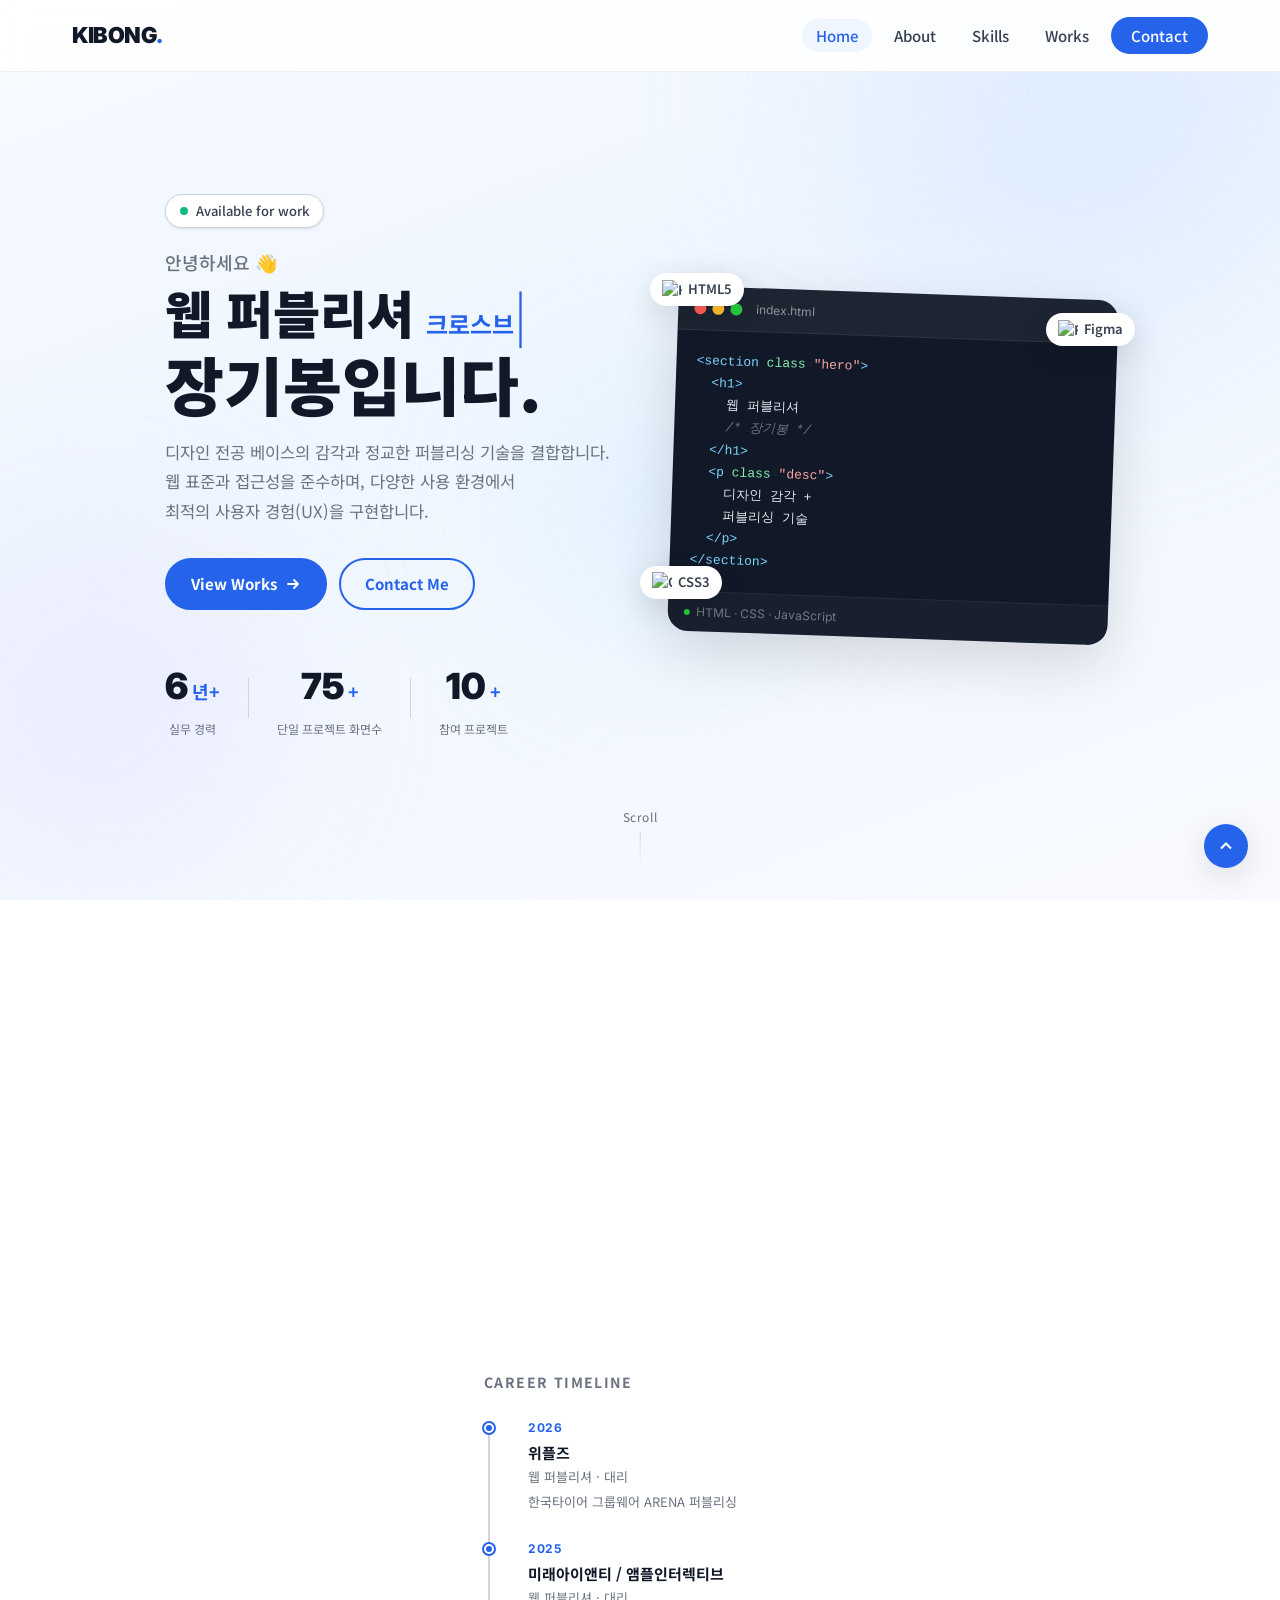
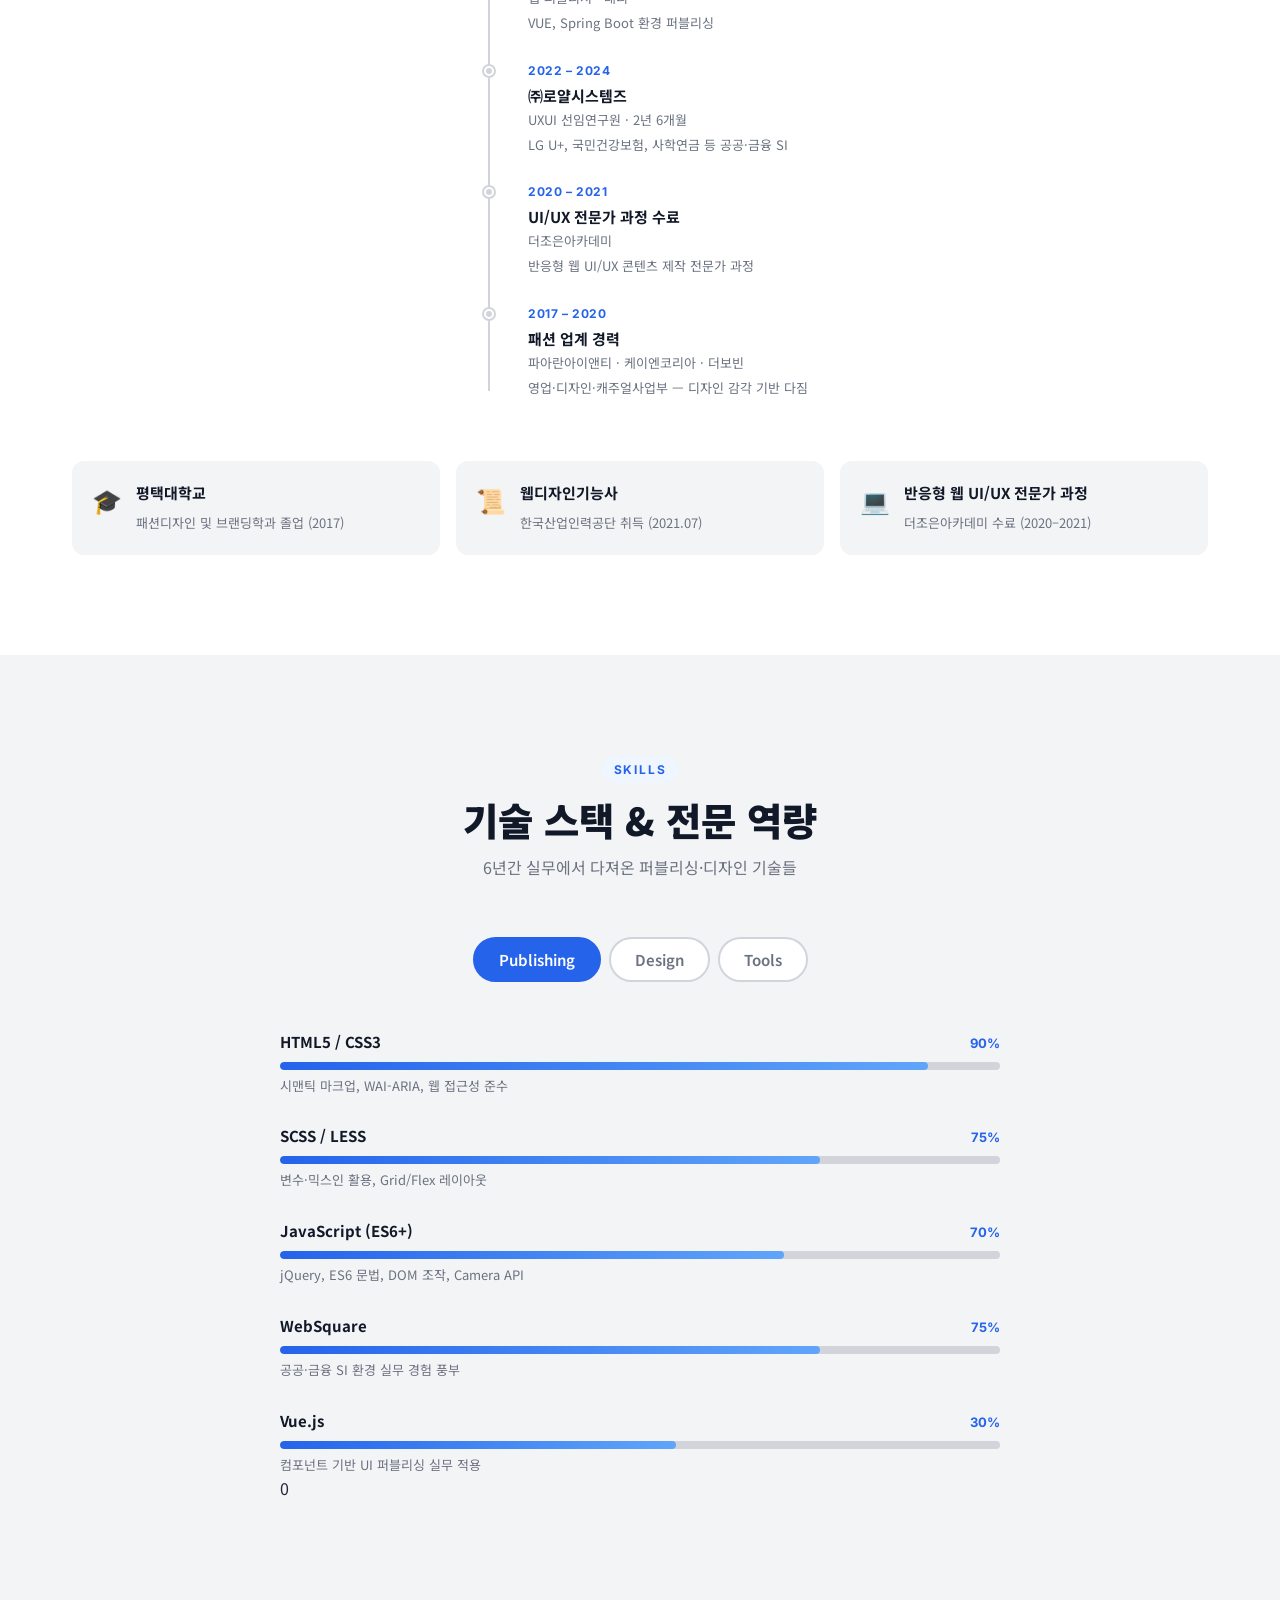
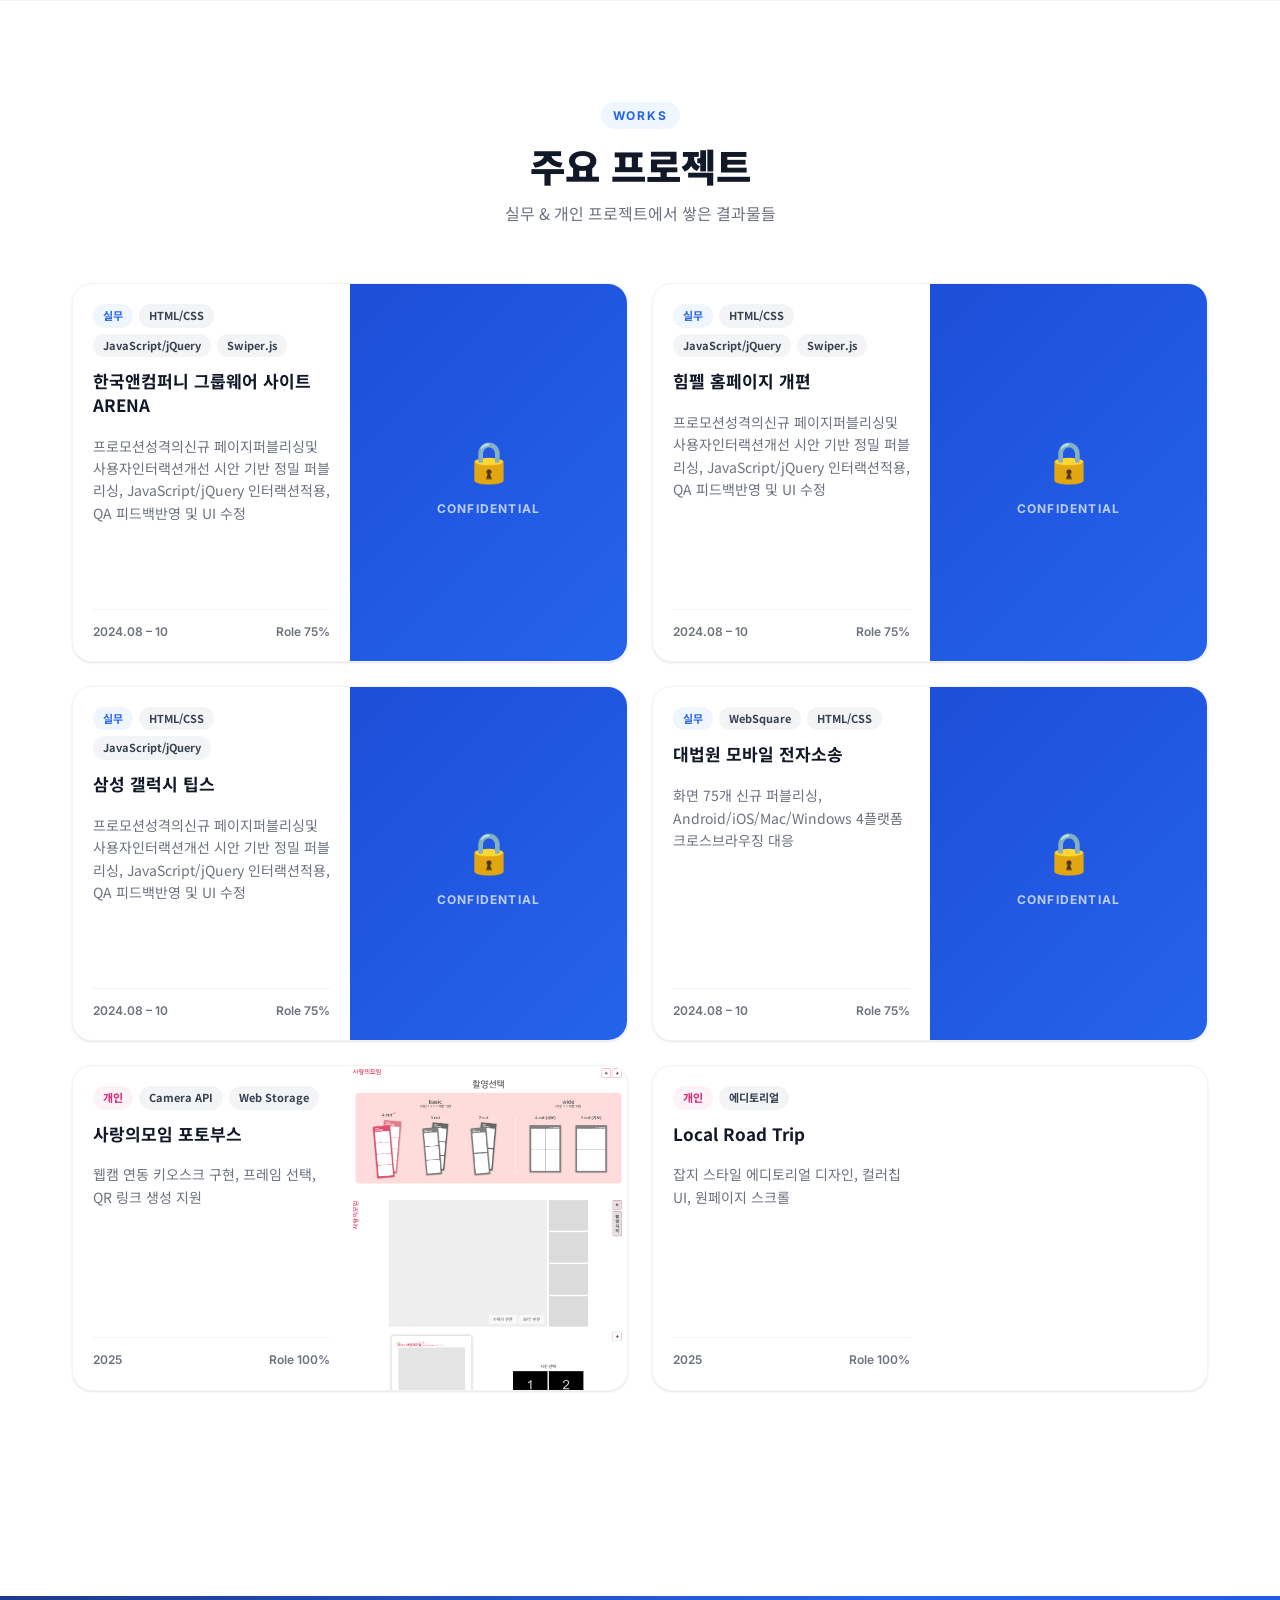
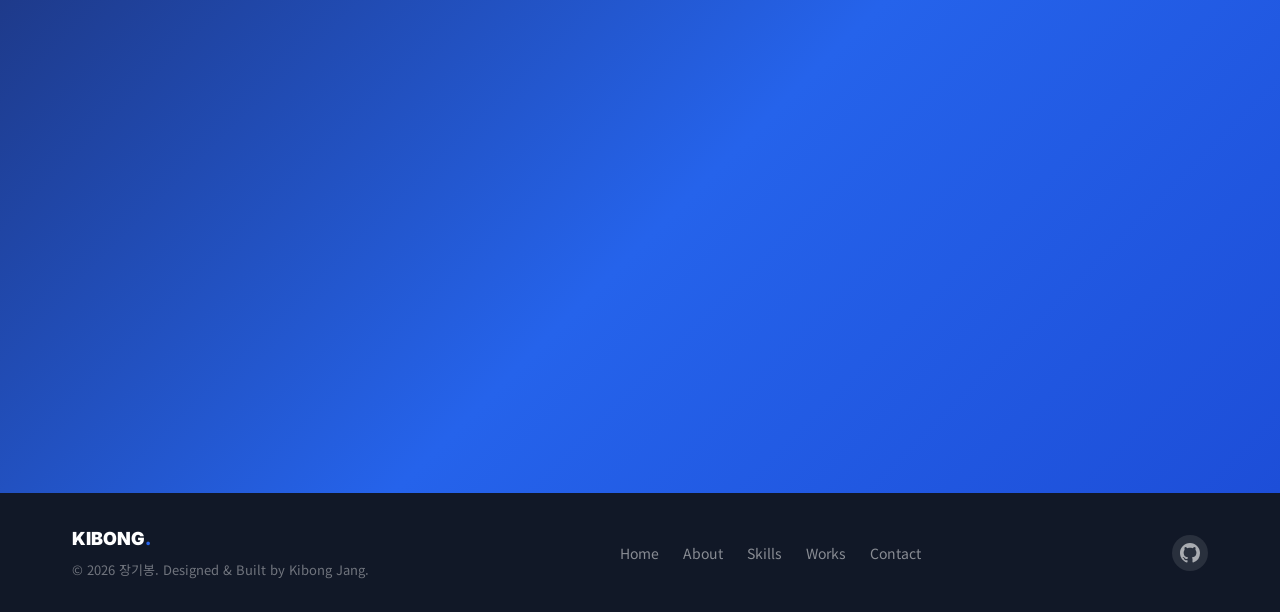
==== index.html @ f182cc4e "포트폴리오 템플릿 초기" ====
<!doctype html>
<html lang="ko">
    <head>
        <meta charset="UTF-8" />
        <meta name="viewport" content="width=device-width, initial-scale=1.0" />
        <meta
            name="description"
            content="웹 퍼블리셔 & UI/UX 디자이너 장기봉의 포트폴리오입니다." />
        <title>장기봉 | Web Publisher & UI/UX Designer</title>

        <!-- Google Fonts -->
        <link rel="preconnect" href="https://fonts.googleapis.com" />
        <link rel="preconnect" href="https://fonts.gstatic.com" crossorigin />
        <link
            href="https://fonts.googleapis.com/css2?family=Noto+Sans+KR:wght@300;400;500;700;900&family=Inter:wght@400;600;700&display=swap"
            rel="stylesheet" />

        <link rel="stylesheet" href="style.css" />
    </head>
    <body>
        <!-- =============================
       HEADER / NAV
  ============================= -->
        <header class="header" id="header" role="banner">
            <div class="container header__inner">
                <!-- 로고 -->
                <a href="#home" class="header__logo" aria-label="메인으로 이동">
                    <span class="logo-text">KIBONG<span class="logo-dot">.</span></span>
                </a>

                <!-- 데스크탑 네비게이션 -->
                <nav class="header__nav" aria-label="주 메뉴">
                    <ul class="nav-list" role="list">
                        <li><a href="#home" class="nav-link" data-section="home">Home</a></li>
                        <li><a href="#about" class="nav-link" data-section="about">About</a></li>
                        <li><a href="#skills" class="nav-link" data-section="skills">Skills</a></li>
                        <li><a href="#works" class="nav-link" data-section="works">Works</a></li>
                        <li>
                            <a href="#contact" class="nav-link nav-link--cta" data-section="contact"
                                >Contact</a
                            >
                        </li>
                    </ul>
                </nav>

                <!-- 햄버거 버튼 (모바일) -->
                <button
                    class="hamburger"
                    id="hamburger"
                    aria-label="메뉴 열기"
                    aria-expanded="false"
                    aria-controls="mobile-menu">
                    <span class="hamburger__line"></span>
                    <span class="hamburger__line"></span>
                    <span class="hamburger__line"></span>
                </button>
            </div>

            <!-- 모바일 메뉴 -->
            <nav class="mobile-menu" id="mobile-menu" aria-label="모바일 메뉴" aria-hidden="true">
                <ul class="mobile-nav-list" role="list">
                    <li><a href="#home" class="mobile-nav-link" data-section="home">Home</a></li>
                    <li><a href="#about" class="mobile-nav-link" data-section="about">About</a></li>
                    <li>
                        <a href="#skills" class="mobile-nav-link" data-section="skills">Skills</a>
                    </li>
                    <li><a href="#works" class="mobile-nav-link" data-section="works">Works</a></li>
                    <li>
                        <a href="#contact" class="mobile-nav-link" data-section="contact"
                            >Contact</a
                        >
                    </li>
                </ul>
            </nav>
        </header>

        <main id="main-content">
            <!-- =============================
         HERO SECTION
    ============================= -->
            <section class="hero" id="home" aria-labelledby="hero-title">
                <!-- 배경 그라디언트 파티클 -->
                <div class="hero__bg" aria-hidden="true">
                    <div class="hero__blob hero__blob--1"></div>
                    <div class="hero__blob hero__blob--2"></div>
                    <div class="hero__blob hero__blob--3"></div>
                </div>

                <div class="container hero__inner">
                    <div class="hero__content">
                        <!-- 배지 -->
                        <div class="hero__badge fade-up">
                            <span class="badge-dot" aria-hidden="true"></span>
                            <span>Available for work</span>
                        </div>

                        <!-- 메인 타이틀 -->
                        <h1 class="hero__title fade-up" id="hero-title">
                            <span class="hero__greeting">안녕하세요 👋</span>
                            <span class="hero__name-line">
                                웹 퍼블리셔
                                <span class="hero__typed-wrap">
                                    <span
                                        class="hero__typed"
                                        id="typed-text"
                                        aria-live="polite"></span>
                                    <span class="hero__cursor" aria-hidden="true">|</span>
                                </span>
                            </span>
                            <span class="hero__name">장기봉입니다.</span>
                        </h1>

                        <!-- 서브 설명 -->
                        <p class="hero__desc fade-up">
                            디자인 전공 베이스의 감각과 정교한 퍼블리싱 기술을 결합합니다.<br />
                            웹 표준과 접근성을 준수하며, 다양한 사용 환경에서<br
                                class="br-desktop" />
                            최적의 사용자 경험(UX)을 구현합니다.
                        </p>

                        <!-- CTA 버튼 -->
                        <div class="hero__buttons fade-up">
                            <a href="#works" class="btn btn--primary">
                                View Works
                                <svg
                                    width="16"
                                    height="16"
                                    viewBox="0 0 16 16"
                                    fill="none"
                                    aria-hidden="true">
                                    <path
                                        d="M3 8H13M13 8L9 4M13 8L9 12"
                                        stroke="currentColor"
                                        stroke-width="1.8"
                                        stroke-linecap="round"
                                        stroke-linejoin="round" />
                                </svg>
                            </a>
                            <a href="#contact" class="btn btn--outline">Contact Me</a>
                        </div>

                        <!-- 스탯 카운터 -->
                        <div class="hero__stats fade-up" role="list" aria-label="주요 통계">
                            <div class="stat-item" role="listitem">
                                <strong class="stat-num" data-target="6">0</strong>
                                <span class="stat-unit">년+</span>
                                <p class="stat-label">실무 경력</p>
                            </div>
                            <div class="stat-divider" aria-hidden="true"></div>
                            <div class="stat-item" role="listitem">
                                <strong class="stat-num" data-target="75">0</strong>
                                <span class="stat-unit">+</span>
                                <p class="stat-label">단일 프로젝트 화면수</p>
                            </div>
                            <div class="stat-divider" aria-hidden="true"></div>
                            <div class="stat-item" role="listitem">
                                <strong class="stat-num" data-target="10">0</strong>
                                <span class="stat-unit">+</span>
                                <p class="stat-label">참여 프로젝트</p>
                            </div>
                        </div>
                    </div>

                    <!-- 히어로 우측 일러스트/카드 -->
                    <div class="hero__visual fade-up" aria-hidden="true">
                        <div class="code-card">
                            <div class="code-card__header">
                                <span class="code-dot code-dot--red"></span>
                                <span class="code-dot code-dot--yellow"></span>
                                <span class="code-dot code-dot--green"></span>
                                <span class="code-card__filename">index.html</span>
                            </div>
                            <div class="code-card__body">
                                <pre
                                    class="code-block"><code><span class="code-tag">&lt;section</span> <span class="code-attr">class</span>=<span class="code-str">"hero"</span><span class="code-tag">&gt;</span>
  <span class="code-tag">&lt;h1&gt;</span>
    <span class="code-text">웹 퍼블리셔</span>
    <span class="code-comment">/* 장기봉 */</span>
  <span class="code-tag">&lt;/h1&gt;</span>
  <span class="code-tag">&lt;p</span> <span class="code-attr">class</span>=<span class="code-str">"desc"</span><span class="code-tag">&gt;</span>
    <span class="code-text">디자인 감각 +</span>
    <span class="code-text">퍼블리싱 기술</span>
  <span class="code-tag">&lt;/p&gt;</span>
<span class="code-tag">&lt;/section&gt;</span></code></pre>
                            </div>
                            <div class="code-card__footer">
                                <span class="code-status">
                                    <span class="code-status-dot"></span>
                                    HTML · CSS · JavaScript
                                </span>
                            </div>
                        </div>

                        <!-- 기술 뱃지 플로팅 -->
                        <div class="floating-badge floating-badge--1">
                            <img
                                src="https://cdn.jsdelivr.net/gh/devicons/devicon/icons/html5/html5-original.svg"
                                alt="HTML5"
                                width="20"
                                height="20" />
                            HTML5
                        </div>
                        <div class="floating-badge floating-badge--2">
                            <img
                                src="https://cdn.jsdelivr.net/gh/devicons/devicon/icons/css3/css3-original.svg"
                                alt="CSS3"
                                width="20"
                                height="20" />
                            CSS3
                        </div>
                        <div class="floating-badge floating-badge--3">
                            <img
                                src="https://cdn.jsdelivr.net/gh/devicons/devicon/icons/figma/figma-original.svg"
                                alt="Figma"
                                width="20"
                                height="20" />
                            Figma
                        </div>
                    </div>
                </div>

                <!-- 스크롤 다운 인디케이터 -->
                <a href="#about" class="scroll-indicator" aria-label="아래로 스크롤">
                    <span class="scroll-indicator__text">Scroll</span>
                    <span class="scroll-indicator__arrow" aria-hidden="true"></span>
                </a>
            </section>

            <!-- =============================
         ABOUT SECTION
    ============================= -->
            <section class="about" id="about" aria-labelledby="about-title">
                <div class="container">
                    <!-- 섹션 헤더 -->
                    <div class="section-header fade-up">
                        <span class="section-label">About Me</span>
                        <h2 class="section-title" id="about-title">
                            디자인과 개발 사이,<br />그 연결점에 있습니다.
                        </h2>
                    </div>

                    <div class="about__inner">
                        <!-- 좌측: 프로필 이미지 영역 -->
                        <div class="about__visual fade-up">
                            <div class="profile-card">
                                <div class="profile-card__img-wrap">
                                    <!-- 프로필 사진 자리 (본인 사진으로 교체) -->
                                    <div
                                        class="profile-card__img profile-placeholder"
                                        aria-label="장기봉 프로필 사진">
                                        <span class="profile-initials" aria-hidden="true">JK</span>
                                    </div>
                                </div>
                                <div class="profile-card__info">
                                    <strong class="profile-card__name">장기봉</strong>
                                    <span class="profile-card__role"
                                        >Web Publisher & UI/UX Designer</span
                                    >
                                </div>
                                <ul class="profile-card__tags" role="list" aria-label="전문 분야">
                                    <li class="profile-tag">웹 접근성</li>
                                    <li class="profile-tag">반응형 웹</li>
                                    <li class="profile-tag">크로스브라우징</li>
                                    <li class="profile-tag">UI/UX</li>
                                </ul>
                            </div>
                        </div>

                        <!-- 우측: 소개 텍스트 + 타임라인 -->
                        <div class="about__content">
                            <div class="about__text fade-up">
                                <p>
                                    <strong>패션디자인을 전공</strong>했지만, 웹의 무한한 가능성에
                                    매료되어 IT로 전향했습니다. 디자인 전공자로서 쌓은
                                    <strong>심미적 감각</strong>과 실무에서 익힌
                                    <strong>퍼블리싱 기술</strong>을 결합해, 보기 좋으면서도
                                    기술적으로 완성도 높은 UI를 구현합니다.
                                </p>
                                <p>
                                    공공기관·금융권 SI 프로젝트에서
                                    <strong>웹 표준 및 웹 접근성(WA)</strong>을 철저히 준수한 경험을
                                    바탕으로, 누구나 접근 가능한 웹 환경을 만드는 것을 목표로
                                    합니다.
                                </p>
                            </div>

                            <!-- 경력 타임라인 -->
                            <div class="timeline fade-up" aria-label="경력 타임라인">
                                <h3 class="timeline__title">Career Timeline</h3>

                                <ol class="timeline__list" role="list">
                                    <li class="timeline__item timeline__item--active">
                                        <div class="timeline__dot" aria-hidden="true"></div>
                                        <div class="timeline__body">
                                            <span class="timeline__period">2026</span>
                                            <strong class="timeline__company">위플즈</strong>
                                            <p class="timeline__role">웹 퍼블리셔 · 대리</p>
                                            <p class="timeline__desc">
                                                한국타이어 그룹웨어 ARENA 퍼블리싱
                                            </p>
                                        </div>
                                    </li>
                                    <li class="timeline__item timeline__item--active">
                                        <div class="timeline__dot" aria-hidden="true"></div>
                                        <div class="timeline__body">
                                            <span class="timeline__period">2025</span>
                                            <strong class="timeline__company"
                                                >미래아이앤티 / 앰플인터렉티브</strong
                                            >
                                            <p class="timeline__role">웹 퍼블리셔 · 대리</p>
                                            <p class="timeline__desc">
                                                VUE, Spring Boot 환경 퍼블리싱
                                            </p>
                                        </div>
                                    </li>
                                    <li class="timeline__item">
                                        <div class="timeline__dot" aria-hidden="true"></div>
                                        <div class="timeline__body">
                                            <span class="timeline__period">2022 – 2024</span>
                                            <strong class="timeline__company"
                                                >㈜로얄시스템즈</strong
                                            >
                                            <p class="timeline__role">
                                                UXUI 선임연구원 · 2년 6개월
                                            </p>
                                            <p class="timeline__desc">
                                                LG U+, 국민건강보험, 사학연금 등 공공·금융 SI
                                            </p>
                                        </div>
                                    </li>
                                    <li class="timeline__item">
                                        <div class="timeline__dot" aria-hidden="true"></div>
                                        <div class="timeline__body">
                                            <span class="timeline__period">2020 – 2021</span>
                                            <strong class="timeline__company"
                                                >UI/UX 전문가 과정 수료</strong
                                            >
                                            <p class="timeline__role">더조은아카데미</p>
                                            <p class="timeline__desc">
                                                반응형 웹 UI/UX 콘텐츠 제작 전문가 과정
                                            </p>
                                        </div>
                                    </li>
                                    <li class="timeline__item">
                                        <div class="timeline__dot" aria-hidden="true"></div>
                                        <div class="timeline__body">
                                            <span class="timeline__period">2017 – 2020</span>
                                            <strong class="timeline__company"
                                                >패션 업계 경력</strong
                                            >
                                            <p class="timeline__role">
                                                파아란아이앤티 · 케이엔코리아 · 더보빈
                                            </p>
                                            <p class="timeline__desc">
                                                영업·디자인·캐주얼사업부 — 디자인 감각 기반 다짐
                                            </p>
                                        </div>
                                    </li>
                                </ol>
                            </div>
                        </div>
                    </div>

                    <!-- 자격증/교육 카드 -->
                    <div class="cert-row fade-up" role="list" aria-label="자격 및 교육">
                        <div class="cert-card" role="listitem">
                            <div class="cert-card__icon" aria-hidden="true">🎓</div>
                            <div class="cert-card__body">
                                <strong>평택대학교</strong>
                                <span>패션디자인 및 브랜딩학과 졸업 (2017)</span>
                            </div>
                        </div>
                        <div class="cert-card" role="listitem">
                            <div class="cert-card__icon" aria-hidden="true">📜</div>
                            <div class="cert-card__body">
                                <strong>웹디자인기능사</strong>
                                <span>한국산업인력공단 취득 (2021.07)</span>
                            </div>
                        </div>
                        <div class="cert-card" role="listitem">
                            <div class="cert-card__icon" aria-hidden="true">💻</div>
                            <div class="cert-card__body">
                                <strong>반응형 웹 UI/UX 전문가 과정</strong>
                                <span>더조은아카데미 수료 (2020–2021)</span>
                            </div>
                        </div>
                    </div>
                </div>
            </section>

            <!-- =============================
         SKILLS SECTION (Preview)
    ============================= -->
            <section class="skills" id="skills" aria-labelledby="skills-title">
                <div class="container">
                    <div class="section-header fade-up">
                        <span class="section-label">Skills</span>
                        <h2 class="section-title" id="skills-title">기술 스택 & 전문 역량</h2>
                        <p class="section-desc">6년간 실무에서 다져온 퍼블리싱·디자인 기술들</p>
                    </div>

                    <!-- 스킬 탭 -->
                    <div class="skills__tabs fade-up" role="tablist" aria-label="스킬 카테고리">
                        <button
                            class="skill-tab skill-tab--active"
                            role="tab"
                            aria-selected="true"
                            aria-controls="tab-publishing"
                            id="btn-publishing">
                            Publishing
                        </button>
                        <button
                            class="skill-tab"
                            role="tab"
                            aria-selected="false"
                            aria-controls="tab-design"
                            id="btn-design">
                            Design
                        </button>
                        <button
                            class="skill-tab"
                            role="tab"
                            aria-selected="false"
                            aria-controls="tab-tools"
                            id="btn-tools">
                            Tools
                        </button>
                    </div>

                    <!-- Publishing 탭 -->
                    <div
                        class="skills__panel"
                        id="tab-publishing"
                        role="tabpanel"
                        aria-labelledby="btn-publishing">
                        <div class="skill-list">
                            <div class="skill-item fade-up">
                                <div class="skill-item__head">
                                    <span class="skill-name">HTML5 / CSS3</span>
                                    <span class="skill-pct">90%</span>
                                </div>
                                <div class="skill-bar" aria-hidden="true">
                                    <div class="skill-bar__fill" data-width="90"></div>
                                </div>
                                <p class="skill-desc">시맨틱 마크업, WAI-ARIA, 웹 접근성 준수</p>
                            </div>
                            <div class="skill-item fade-up">
                                <div class="skill-item__head">
                                    <span class="skill-name">SCSS / LESS</span>
                                    <span class="skill-pct">75%</span>
                                </div>
                                <div class="skill-bar" aria-hidden="true">
                                    <div class="skill-bar__fill" data-width="75"></div>
                                </div>
                                <p class="skill-desc">변수·믹스인 활용, Grid/Flex 레이아웃</p>
                            </div>
                            <div class="skill-item fade-up">
                                <div class="skill-item__head">
                                    <span class="skill-name">JavaScript (ES6+)</span>
                                    <span class="skill-pct">70%</span>
                                </div>
                                <div class="skill-bar" aria-hidden="true">
                                    <div class="skill-bar__fill" data-width="70"></div>
                                </div>
                                <p class="skill-desc">jQuery, ES6 문법, DOM 조작, Camera API</p>
                            </div>
                            <div class="skill-item fade-up">
                                <div class="skill-item__head">
                                    <span class="skill-name">WebSquare</span>
                                    <span class="skill-pct">75%</span>
                                </div>
                                <div class="skill-bar" aria-hidden="true">
                                    <div class="skill-bar__fill" data-width="75"></div>
                                </div>
                                <p class="skill-desc">공공·금융 SI 환경 실무 경험 풍부</p>
                            </div>
                            <div class="skill-item fade-up">
                                <div class="skill-item__head">
                                    <span class="skill-name">Vue.js</span>
                                    <span class="skill-pct">30%</span>
                                </div>
                                <div class="skill-bar" aria-hidden="true">
                                    <div class="skill-bar__fill" data-width="55"></div>
                                </div>
                                <p class="skill-desc">컴포넌트 기반 UI 퍼블리싱 실무 적용</p>
                                0
                            </div>
                        </div>
                    </div>

                    <!-- Design 탭 -->
                    <div
                        class="skills__panel skills__panel--hidden"
                        id="tab-design"
                        role="tabpanel"
                        aria-labelledby="btn-design">
                        <div class="skill-list">
                            <div class="skill-item fade-up">
                                <div class="skill-item__head">
                                    <span class="skill-name">Photoshop / Illustrator</span>
                                    <span class="skill-pct">80%</span>
                                </div>
                                <div class="skill-bar" aria-hidden="true">
                                    <div class="skill-bar__fill" data-width="80"></div>
                                </div>
                                <p class="skill-desc">그래픽 디자인, 이미지 편집, 아이콘 제작</p>
                            </div>
                            <div class="skill-item fade-up">
                                <div class="skill-item__head">
                                    <span class="skill-name">Figma / Zeplin</span>
                                    <span class="skill-pct">50%</span>
                                </div>
                                <div class="skill-bar" aria-hidden="true">
                                    <div class="skill-bar__fill" data-width="50"></div>
                                </div>
                                <p class="skill-desc">
                                    App/Web UI 설계, 프로토타이핑, 디자인 핸드오프
                                </p>
                            </div>
                            <div class="skill-item fade-up">
                                <div class="skill-item__head">
                                    <span class="skill-name">Premiere Pro / After Effects</span>
                                    <span class="skill-pct">55%</span>
                                </div>
                                <div class="skill-bar" aria-hidden="true">
                                    <div class="skill-bar__fill" data-width="55"></div>
                                </div>
                                <p class="skill-desc">홍보 영상 편집 및 모션 그래픽</p>
                            </div>
                        </div>
                    </div>

                    <!-- Tools 탭 -->
                    <div
                        class="skills__panel skills__panel--hidden"
                        id="tab-tools"
                        role="tabpanel"
                        aria-labelledby="btn-tools">
                        <div class="tools-grid fade-up">
                            <div class="tool-chip">
                                <img
                                    src="https://cdn.jsdelivr.net/gh/devicons/devicon/icons/vscode/vscode-original.svg"
                                    alt=""
                                    width="24"
                                    height="24"
                                    aria-hidden="true" />
                                VSCode
                            </div>
                            <div class="tool-chip">
                                <img
                                    src="https://cdn.jsdelivr.net/gh/devicons/devicon/icons/github/github-original.svg"
                                    alt=""
                                    width="24"
                                    height="24"
                                    aria-hidden="true" />
                                GitHub
                            </div>
                            <div class="tool-chip">
                                <img
                                    src="https://cdn.jsdelivr.net/gh/devicons/devicon/icons/git/git-original.svg"
                                    alt=""
                                    width="24"
                                    height="24"
                                    aria-hidden="true" />
                                Git / SVN
                            </div>
                            <div class="tool-chip">
                                <img
                                    src="https://cdn.jsdelivr.net/gh/devicons/devicon/icons/webpack/webpack-original.svg"
                                    alt=""
                                    width="24"
                                    height="24"
                                    aria-hidden="true" />
                                Webpack
                            </div>
                            <div class="tool-chip">
                                <img
                                    src="https://cdn.jsdelivr.net/gh/devicons/devicon/icons/vuejs/vuejs-original.svg"
                                    alt=""
                                    width="24"
                                    height="24"
                                    aria-hidden="true" />
                                Vue.js
                            </div>
                            <div class="tool-chip">
                                <img
                                    src="https://cdn.jsdelivr.net/gh/devicons/devicon/icons/spring/spring-original.svg"
                                    alt=""
                                    width="24"
                                    height="24"
                                    aria-hidden="true" />
                                Spring Boot
                            </div>
                            <div class="tool-chip">
                                <img
                                    src="https://cdn.jsdelivr.net/gh/devicons/devicon/icons/intellij/intellij-original.svg"
                                    alt=""
                                    width="24"
                                    height="24"
                                    aria-hidden="true" />
                                IntelliJ
                            </div>
                            <div class="tool-chip">
                                <img
                                    src="https://cdn.jsdelivr.net/gh/devicons/devicon/icons/eclipse/eclipse-original.svg"
                                    alt=""
                                    width="24"
                                    height="24"
                                    aria-hidden="true" />
                                Eclipse
                            </div>
                        </div>
                    </div>
                </div>
            </section>

            <!-- =============================
            WORKS PREVIEW SECTION
            ============================= -->
            <section class="works-preview" id="works" aria-labelledby="works-title">
                <div class="container">
                    <div class="section-header fade-up">
                        <span class="section-label">Works</span>
                        <h2 class="section-title" id="works-title">주요 프로젝트</h2>
                        <p class="section-desc">실무 & 개인 프로젝트에서 쌓은 결과물들</p>
                    </div>

                    <div class="works-grid">
                        <!-- 카드 1: 한국앤컴퍼니 그룹웨어 사이트 ARENA (비공개) -->
                        <article
                            class="work-card work-card--confidential fade-up"
                            aria-labelledby="work1-title">
                            <div class="work-card__body">
                                <div class="work-card__tags">
                                    <span class="work-tag work-tag--company">실무</span>
                                    <span class="work-tag">HTML/CSS</span>
                                    <span class="work-tag">JavaScript/jQuery</span>
                                    <span class="work-tag">Swiper.js</span>
                                </div>
                                <h3 class="work-card__title" id="work1-title">
                                    한국앤컴퍼니 그룹웨어 사이트 ARENA
                                </h3>
                                <p class="work-card__desc">
                                    프로모션성격의신규 페이지퍼블리싱및 사용자인터랙션개선 시안 기반
                                    정밀 퍼블리싱, JavaScript/jQuery 인터랙션적용, QA 피드백반영 및
                                    UI 수정
                                </p>
                                <div class="work-card__meta">
                                    <span>2024.08 – 10</span>
                                    <span>Role 75%</span>
                                </div>
                            </div>
                            <div class="work-card__thumb">
                                <div class="work-card__thumb-inner work-card__thumb-inner--blue">
                                    <span class="work-thumb-icon" aria-hidden="true">🔒</span>
                                    <span class="work-thumb-label">Confidential</span>
                                </div>
                                <div class="work-card__overlay">
                                    <span class="work-card__overlay-text"
                                        >면접 시 상세 설명 가능</span
                                    >
                                </div>
                            </div>
                        </article>

                        <!-- 카드 1: 힘펠 홈페이지 개편 (공개) -->
                        <article
                            class="work-card work-card--confidential fade-up"
                            aria-labelledby="work1-title">
                            <div class="work-card__body">
                                <div class="work-card__tags">
                                    <span class="work-tag work-tag--company">실무</span>
                                    <span class="work-tag">HTML/CSS</span>
                                    <span class="work-tag">JavaScript/jQuery</span>
                                    <span class="work-tag">Swiper.js</span>
                                </div>
                                <h3 class="work-card__title" id="work1-title">
                                    힘펠 홈페이지 개편
                                </h3>
                                <p class="work-card__desc">
                                    프로모션성격의신규 페이지퍼블리싱및 사용자인터랙션개선 시안 기반
                                    정밀 퍼블리싱, JavaScript/jQuery 인터랙션적용, QA 피드백반영 및
                                    UI 수정
                                </p>
                                <div class="work-card__meta">
                                    <span>2024.08 – 10</span>
                                    <span>Role 75%</span>
                                </div>
                            </div>
                            <div class="work-card__thumb">
                                <div class="work-card__thumb-inner work-card__thumb-inner--blue">
                                    <span class="work-thumb-icon" aria-hidden="true">🔒</span>
                                    <span class="work-thumb-label">Confidential</span>
                                </div>
                                <div class="work-card__overlay">
                                    <span class="work-card__overlay-text"
                                        >면접 시 상세 설명 가능</span
                                    >
                                </div>
                            </div>
                        </article>

                        <!-- 카드 1: 힘펠 홈페이지 개편 (공개) -->
                        <article
                            class="work-card work-card--confidential fade-up"
                            aria-labelledby="work1-title">
                            <div class="work-card__body">
                                <div class="work-card__tags">
                                    <span class="work-tag work-tag--company">실무</span>
                                    <span class="work-tag">HTML/CSS</span>
                                    <span class="work-tag">JavaScript/jQuery</span>
                                </div>
                                <h3 class="work-card__title" id="work1-title">삼성 갤럭시 팁스</h3>
                                <p class="work-card__desc">
                                    프로모션성격의신규 페이지퍼블리싱및 사용자인터랙션개선 시안 기반
                                    정밀 퍼블리싱, JavaScript/jQuery 인터랙션적용, QA 피드백반영 및
                                    UI 수정
                                </p>
                                <div class="work-card__meta">
                                    <span>2024.08 – 10</span>
                                    <span>Role 75%</span>
                                </div>
                            </div>
                            <div class="work-card__thumb">
                                <div class="work-card__thumb-inner work-card__thumb-inner--blue">
                                    <span class="work-thumb-icon" aria-hidden="true">🔒</span>
                                    <span class="work-thumb-label">Confidential</span>
                                </div>
                                <div class="work-card__overlay">
                                    <span class="work-card__overlay-text"
                                        >면접 시 상세 설명 가능</span
                                    >
                                </div>
                            </div>
                        </article>

                        <!-- 카드 1: 대법원 모바일 전자소송 (공개) -->
                        <article
                            class="work-card work-card--confidential fade-up"
                            aria-labelledby="work1-title">
                            <div class="work-card__body">
                                <div class="work-card__tags">
                                    <span class="work-tag work-tag--company">실무</span>
                                    <span class="work-tag">WebSquare</span>
                                    <span class="work-tag">HTML/CSS</span>
                                </div>
                                <h3 class="work-card__title" id="work1-title">
                                    대법원 모바일 전자소송
                                </h3>
                                <p class="work-card__desc">
                                    화면 75개 신규 퍼블리싱, Android/iOS/Mac/Windows 4플랫폼
                                    크로스브라우징 대응
                                </p>
                                <div class="work-card__meta">
                                    <span>2024.08 – 10</span>
                                    <span>Role 75%</span>
                                </div>
                            </div>
                            <div class="work-card__thumb">
                                <div class="work-card__thumb-inner work-card__thumb-inner--blue">
                                    <span class="work-thumb-icon" aria-hidden="true">🔒</span>
                                    <span class="work-thumb-label">Confidential</span>
                                </div>
                                <div class="work-card__overlay">
                                    <span class="work-card__overlay-text"
                                        >면접 시 상세 설명 가능</span
                                    >
                                </div>
                            </div>
                        </article>

                        <!-- 카드 3: 포토부스 (공개) -->
                        <article class="work-card fade-up" aria-labelledby="work3-title">
                            <div class="work-card__body">
                                <div class="work-card__tags">
                                    <span class="work-tag work-tag--personal">개인</span>
                                    <span class="work-tag">Camera API</span>
                                    <span class="work-tag">Web Storage</span>
                                </div>
                                <h3 class="work-card__title" id="work3-title">
                                    사랑의모임 포토부스
                                </h3>
                                <p class="work-card__desc">
                                    웹캠 연동 키오스크 구현, 프레임 선택, QR 링크 생성 지원
                                </p>
                                <div class="work-card__meta">
                                    <span>2025</span>
                                    <span>Role 100%</span>
                                </div>
                            </div>
                            <div class="work-card__thumb">
                                <div class="work-card__thumb-inner work3">
                                    <!-- <span class="work-thumb-icon" aria-hidden="true">📷</span> -->
                                    <!-- <span class="work-thumb-label">Personal</span> -->
                                </div>
                                <div class="work-card__overlay">
                                    <a
                                        href="#"
                                        class="work-card__overlay-btn"
                                        aria-label="포토부스 사이트 방문"
                                        >Visit Site →</a
                                    >
                                </div>
                            </div>
                        </article>

                        <!-- 카드 4: Local Road Trip (공개) -->
                        <article class="work-card fade-up" aria-labelledby="work4-title">
                            <div class="work-card__body">
                                <div class="work-card__tags">
                                    <span class="work-tag work-tag--personal">개인</span>
                                    <span class="work-tag">에디토리얼</span>
                                </div>
                                <h3 class="work-card__title" id="work4-title">Local Road Trip</h3>
                                <p class="work-card__desc">
                                    잡지 스타일 에디토리얼 디자인, 컬러칩 UI, 원페이지 스크롤
                                </p>
                                <div class="work-card__meta">
                                    <span>2025</span>
                                    <span>Role 100%</span>
                                </div>
                            </div>
                            <div class="work-card__thumb">
                                <div class="work-card__thumb-inner work4">
                                    <!-- <span class="work-thumb-icon" aria-hidden="true">🗺</span>
                                    <span class="work-thumb-label">Personal</span> -->
                                </div>
                                <div class="work-card__overlay">
                                    <a
                                        href="#"
                                        class="work-card__overlay-btn"
                                        aria-label="여행 가이드 사이트 방문"
                                        >Visit Site →</a
                                    >
                                </div>
                            </div>
                        </article>
                    </div>

                    <div class="works-preview__more fade-up">
                        <a href="works.html" class="btn btn--outline btn--lg">
                            전체 프로젝트 보기
                            <svg
                                width="16"
                                height="16"
                                viewBox="0 0 16 16"
                                fill="none"
                                aria-hidden="true">
                                <path
                                    d="M3 8H13M13 8L9 4M13 8L9 12"
                                    stroke="currentColor"
                                    stroke-width="1.8"
                                    stroke-linecap="round"
                                    stroke-linejoin="round" />
                            </svg>
                        </a>
                    </div>
                </div>
            </section>

            <!-- =============================
            CONTACT CTA SECTION
            ============================= -->
            <section class="contact-cta" id="contact" aria-labelledby="contact-title">
                <div class="container">
                    <div class="contact-cta__inner fade-up">
                        <div class="contact-cta__content">
                            <span class="section-label section-label--light">Contact</span>
                            <h2 class="contact-cta__title" id="contact-title">
                                함께 만들 사용자 경험이<br />기대됩니다.
                            </h2>
                            <p class="contact-cta__desc">
                                새로운 프로젝트, 협업, 채용 제안 등<br />
                                언제든지 편하게 연락 주세요. 빠르게 답변 드리겠습니다.
                            </p>

                            <ul class="contact-list" role="list" aria-label="연락처 정보">
                                <li class="contact-item">
                                    <span class="contact-item__icon" aria-hidden="true">
                                        <svg
                                            width="18"
                                            height="18"
                                            viewBox="0 0 24 24"
                                            fill="none"
                                            stroke="currentColor"
                                            stroke-width="2">
                                            <path
                                                d="M4 4h16c1.1 0 2 .9 2 2v12c0 1.1-.9 2-2 2H4c-1.1 0-2-.9-2-2V6c0-1.1.9-2 2-2z" />
                                            <polyline points="22,6 12,13 2,6" />
                                        </svg>
                                    </span>
                                    <a href="mailto:willyka@naver.com" class="contact-link"
                                        >willyka@naver.com</a
                                    >
                                </li>
                                <li class="contact-item">
                                    <span class="contact-item__icon" aria-hidden="true">
                                        <svg
                                            width="18"
                                            height="18"
                                            viewBox="0 0 24 24"
                                            fill="none"
                                            stroke="currentColor"
                                            stroke-width="2">
                                            <path
                                                d="M22 16.92v3a2 2 0 01-2.18 2 19.79 19.79 0 01-8.63-3.07A19.5 19.5 0 013.07 9.8 19.79 19.79 0 01.02 1.18 2 2 0 012 0h3a2 2 0 012 1.72c.127.96.361 1.903.7 2.81a2 2 0 01-.45 2.11L6.09 7.91a16 16 0 006 6l1.27-1.27a2 2 0 012.11-.45c.907.339 1.85.573 2.81.7A2 2 0 0122 14.92z" />
                                        </svg>
                                    </span>
                                    <a href="tel:01051892204" class="contact-link">010-5189-2204</a>
                                </li>
                            </ul>
                        </div>

                        <div class="contact-cta__action">
                            <a href="mailto:willyka@naver.com" class="btn btn--white btn--lg">
                                이메일 보내기
                                <svg
                                    width="18"
                                    height="18"
                                    viewBox="0 0 24 24"
                                    fill="none"
                                    stroke="currentColor"
                                    stroke-width="2"
                                    aria-hidden="true">
                                    <path
                                        d="M4 4h16c1.1 0 2 .9 2 2v12c0 1.1-.9 2-2 2H4c-1.1 0-2-.9-2-2V6c0-1.1.9-2 2-2z" />
                                    <polyline points="22,6 12,13 2,6" />
                                </svg>
                            </a>
                            <p class="contact-cta__note">보통 24시간 이내 답변 드립니다.</p>
                        </div>
                    </div>
                </div>
            </section>
        </main>

        <!-- =============================
       FOOTER
  ============================= -->
        <footer class="footer" role="contentinfo">
            <div class="container footer__inner">
                <div class="footer__left">
                    <a href="#home" class="footer__logo" aria-label="메인으로 이동">
                        KIBONG<span class="logo-dot">.</span>
                    </a>
                    <p class="footer__copy">© 2026 장기봉. Designed &amp; Built by Kibong Jang.</p>
                </div>
                <nav class="footer__nav" aria-label="푸터 메뉴">
                    <ul role="list">
                        <li><a href="#home">Home</a></li>
                        <li><a href="#about">About</a></li>
                        <li><a href="#skills">Skills</a></li>
                        <li><a href="#works">Works</a></li>
                        <li><a href="#contact">Contact</a></li>
                    </ul>
                </nav>
                <div class="footer__social">
                    <!-- GitHub 링크 (추후 본인 URL로 교체) -->
                    <a
                        href="https://github.com/"
                        target="_blank"
                        rel="noopener noreferrer"
                        class="social-link"
                        aria-label="GitHub 프로필">
                        <svg
                            width="20"
                            height="20"
                            viewBox="0 0 24 24"
                            fill="currentColor"
                            aria-hidden="true">
                            <path
                                d="M12 0C5.37 0 0 5.37 0 12c0 5.31 3.435 9.795 8.205 11.385.6.105.825-.255.825-.57 0-.285-.015-1.23-.015-2.235-3.015.555-3.795-.735-4.035-1.41-.135-.345-.72-1.41-1.23-1.695-.42-.225-1.02-.78-.015-.795.945-.015 1.62.87 1.845 1.23 1.08 1.815 2.805 1.305 3.495.99.105-.78.42-1.305.765-1.605-2.67-.3-5.46-1.335-5.46-5.925 0-1.305.465-2.385 1.23-3.225-.12-.3-.54-1.53.12-3.18 0 0 1.005-.315 3.3 1.23.96-.27 1.98-.405 3-.405s2.04.135 3 .405c2.295-1.56 3.3-1.23 3.3-1.23.66 1.65.24 2.88.12 3.18.765.84 1.23 1.905 1.23 3.225 0 4.605-2.805 5.625-5.475 5.925.435.375.81 1.095.81 2.22 0 1.605-.015 2.895-.015 3.3 0 .315.225.69.825.57A12.02 12.02 0 0024 12c0-6.63-5.37-12-12-12z" />
                        </svg>
                    </a>
                </div>
            </div>
        </footer>

        <!-- 스크롤 탑 버튼 -->
        <button class="scroll-top" id="scrollTop" aria-label="맨 위로 이동" hidden>
            <svg
                width="20"
                height="20"
                viewBox="0 0 24 24"
                fill="none"
                stroke="currentColor"
                stroke-width="2.5"
                aria-hidden="true">
                <path d="M18 15l-6-6-6 6" />
            </svg>
        </button>

        <script src="script.js"></script>
    </body>
</html>
---- style.css ----
/* =============================================
   장기봉 포트폴리오 - style.css
   =============================================
   목차
   01. CSS 변수 & 리셋
   02. 공통 유틸리티
   03. 헤더 / 네비게이션
   04. 히어로 섹션
   05. About 섹션
   06. Skills 섹션
   07. Works Preview 섹션
   08. Contact CTA 섹션
   09. 푸터
   10. 애니메이션
   11. 반응형 (미디어 쿼리)
============================================= */

/* =============================================
   01. CSS 변수 & 리셋
============================================= */
:root {
    /* 컬러 */
    --color-primary: #2563eb;
    --color-primary-dark: #1d4ed8;
    --color-primary-light: #eff6ff;
    --color-dark: #111827;
    --color-gray-900: #1f2937;
    --color-gray-700: #374151;
    --color-gray-500: #6b7280;
    --color-gray-300: #d1d5db;
    --color-gray-100: #f3f4f6;
    --color-white: #ffffff;

    /* 포인트 컬러 */
    --color-green: #059669;
    --color-pink: #db2777;
    --color-orange: #d97706;

    /* 폰트 */
    --font-ko: "Noto Sans KR", sans-serif;
    --font-en: "Inter", sans-serif;

    /* 크기 */
    --container-max: 1200px;
    --container-pad: clamp(1rem, 4vw, 2rem);
    --header-h: 72px;

    /* 반경 */
    --radius-sm: 8px;
    --radius-md: 12px;
    --radius-lg: 20px;
    --radius-full: 9999px;

    /* 그림자 */
    --shadow-sm: 0 1px 3px rgba(0, 0, 0, 0.08), 0 1px 2px rgba(0, 0, 0, 0.04);
    --shadow-md: 0 4px 16px rgba(0, 0, 0, 0.1);
    --shadow-lg: 0 8px 32px rgba(0, 0, 0, 0.12);
    --shadow-xl: 0 20px 60px rgba(0, 0, 0, 0.14);

    /* 트랜지션 */
    --transition: 0.3s cubic-bezier(0.4, 0, 0.2, 1);
}

*,
*::before,
*::after {
    box-sizing: border-box;
    margin: 0;
    padding: 0;
}

html {
    scroll-behavior: smooth;
    font-size: 16px;
}

body {
    font-family: var(--font-ko);
    color: var(--color-gray-900);
    background: var(--color-white);
    line-height: 1.6;
    overflow-x: hidden;
    -webkit-font-smoothing: antialiased;
}

img,
svg {
    display: block;
    max-width: 100%;
}

a {
    color: inherit;
    text-decoration: none;
}

ul,
ol {
    list-style: none;
}

button {
    cursor: pointer;
    font-family: inherit;
    border: none;
    background: none;
}

/* =============================================
   02. 공통 유틸리티
============================================= */
.container {
    max-width: var(--container-max);
    margin: 0 auto;
    padding: 0 var(--container-pad);
}

.section-label {
    display: inline-block;
    font-family: var(--font-en);
    font-size: 0.75rem;
    font-weight: 700;
    letter-spacing: 0.15em;
    text-transform: uppercase;
    color: var(--color-primary);
    background: var(--color-primary-light);
    padding: 4px 12px;
    border-radius: var(--radius-full);
    margin-bottom: 12px;
}

.section-label--light {
    background: rgba(255, 255, 255, 0.15);
    color: var(--color-white);
}

.section-header {
    text-align: center;
    margin-bottom: 56px;
}

.section-title {
    font-size: clamp(1.75rem, 3vw, 2.5rem);
    font-weight: 900;
    color: var(--color-dark);
    line-height: 1.25;
    margin-bottom: 12px;
}

.section-desc {
    font-size: 1rem;
    color: var(--color-gray-500);
}

/* 버튼 */
.btn {
    display: inline-flex;
    align-items: center;
    gap: 8px;
    padding: 12px 24px;
    border-radius: var(--radius-full);
    font-size: 0.9375rem;
    font-weight: 700;
    font-family: var(--font-ko);
    transition: var(--transition);
    cursor: pointer;
    border: 2px solid transparent;
    white-space: nowrap;
}

.btn--primary {
    background: var(--color-primary);
    color: var(--color-white);
    border-color: var(--color-primary);
}

.btn--primary:hover {
    background: var(--color-primary-dark);
    border-color: var(--color-primary-dark);
    transform: translateY(-2px);
    box-shadow: 0 8px 20px rgba(37, 99, 235, 0.35);
}

.btn--outline {
    background: transparent;
    color: var(--color-primary);
    border-color: var(--color-primary);
}

.btn--outline:hover {
    background: var(--color-primary);
    color: var(--color-white);
    transform: translateY(-2px);
}

.btn--white {
    background: var(--color-white);
    color: var(--color-primary);
    border-color: var(--color-white);
}

.btn--white:hover {
    background: var(--color-primary-light);
    transform: translateY(-2px);
    box-shadow: 0 8px 20px rgba(0, 0, 0, 0.15);
}

.btn--lg {
    padding: 14px 32px;
    font-size: 1rem;
}

/* =============================================
   03. 헤더 / 네비게이션
============================================= */
.header {
    position: fixed;
    top: 0;
    left: 0;
    right: 0;
    z-index: 100;
    height: var(--header-h);
    background: rgba(255, 255, 255, 0.85);
    backdrop-filter: blur(12px);
    -webkit-backdrop-filter: blur(12px);
    border-bottom: 1px solid rgba(0, 0, 0, 0.06);
    transition: var(--transition);
}

.header.scrolled {
    box-shadow: var(--shadow-md);
}

.header__inner {
    display: flex;
    align-items: center;
    justify-content: space-between;
    height: var(--header-h);
}

.header__logo {
    font-family: var(--font-en);
    font-size: 1.375rem;
    font-weight: 900;
    color: var(--color-dark);
    letter-spacing: -0.02em;
    transition: var(--transition);
}

.header__logo:hover {
    color: var(--color-primary);
}

.logo-dot {
    color: var(--color-primary);
}

.nav-list {
    display: flex;
    align-items: center;
    gap: 8px;
}

.nav-link {
    font-size: 0.9375rem;
    font-weight: 500;
    color: var(--color-gray-700);
    padding: 6px 14px;
    border-radius: var(--radius-full);
    transition: var(--transition);
}

.nav-link:hover,
.nav-link.active {
    color: var(--color-primary);
    background: var(--color-primary-light);
}

.nav-link--cta {
    background: var(--color-primary);
    color: var(--color-white) !important;
    padding: 8px 20px;
}

.nav-link--cta:hover {
    background: var(--color-primary-dark);
    transform: translateY(-1px);
}

/* 햄버거 */
.hamburger {
    display: none;
    flex-direction: column;
    justify-content: center;
    gap: 5px;
    width: 36px;
    height: 36px;
    padding: 4px;
}

.hamburger__line {
    display: block;
    width: 100%;
    height: 2px;
    background: var(--color-dark);
    border-radius: 2px;
    transition: var(--transition);
}

.hamburger.open .hamburger__line:nth-child(1) {
    transform: translateY(7px) rotate(45deg);
}
.hamburger.open .hamburger__line:nth-child(2) {
    opacity: 0;
    transform: scaleX(0);
}
.hamburger.open .hamburger__line:nth-child(3) {
    transform: translateY(-7px) rotate(-45deg);
}

/* 모바일 메뉴 */
.mobile-menu {
    display: none;
    position: absolute;
    top: var(--header-h);
    left: 0;
    right: 0;
    background: var(--color-white);
    border-bottom: 1px solid var(--color-gray-100);
    padding: 16px var(--container-pad);
    box-shadow: var(--shadow-md);
    transform: translateY(-8px);
    opacity: 0;
    transition: var(--transition);
}

.mobile-menu.open {
    opacity: 1;
    transform: translateY(0);
}

.mobile-nav-list {
    display: flex;
    flex-direction: column;
    gap: 4px;
}

.mobile-nav-link {
    display: block;
    padding: 12px 16px;
    font-size: 1rem;
    font-weight: 500;
    color: var(--color-gray-700);
    border-radius: var(--radius-sm);
    transition: var(--transition);
}

.mobile-nav-link:hover {
    background: var(--color-primary-light);
    color: var(--color-primary);
}

/* =============================================
   04. 히어로 섹션
============================================= */
.hero {
    position: relative;
    min-height: 100vh;
    display: flex;
    align-items: center;
    padding-top: var(--header-h);
    overflow: hidden;
    background: linear-gradient(160deg, #f8faff 0%, #eff6ff 40%, #f8faff 100%);
}

/* 배경 블롭 */
.hero__bg {
    position: absolute;
    inset: 0;
    pointer-events: none;
}

.hero__blob {
    position: absolute;
    border-radius: 50%;
    filter: blur(80px);
    opacity: 0.4;
}

.hero__blob--1 {
    width: 600px;
    height: 600px;
    background: radial-gradient(circle, #bfdbfe, transparent);
    top: -200px;
    right: -100px;
    animation: blob-float 8s ease-in-out infinite;
}

.hero__blob--2 {
    width: 400px;
    height: 400px;
    background: radial-gradient(circle, #ddd6fe, transparent);
    bottom: 0;
    left: -100px;
    animation: blob-float 10s ease-in-out infinite reverse;
}

.hero__blob--3 {
    width: 300px;
    height: 300px;
    background: radial-gradient(circle, #bae6fd, transparent);
    top: 40%;
    left: 40%;
    animation: blob-float 12s ease-in-out infinite 2s;
}

@keyframes blob-float {
    0%,
    100% {
        transform: translate(0, 0) scale(1);
    }
    33% {
        transform: translate(20px, -20px) scale(1.05);
    }
    66% {
        transform: translate(-10px, 15px) scale(0.95);
    }
}

.hero__inner {
    position: relative;
    display: grid;
    grid-template-columns: 1fr 1fr;
    gap: 60px;
    align-items: center;
    padding-top: 40px;
    padding-bottom: 80px;
}

/* 히어로 배지 */
.hero__badge {
    display: inline-flex;
    align-items: center;
    gap: 8px;
    background: var(--color-white);
    border: 1px solid var(--color-gray-300);
    border-radius: var(--radius-full);
    padding: 6px 14px;
    font-size: 0.8125rem;
    font-weight: 500;
    color: var(--color-gray-700);
    margin-bottom: 20px;
    box-shadow: var(--shadow-sm);
}

.badge-dot {
    width: 8px;
    height: 8px;
    background: #10b981;
    border-radius: 50%;
    animation: pulse-dot 2s ease-in-out infinite;
}

@keyframes pulse-dot {
    0%,
    100% {
        opacity: 1;
        transform: scale(1);
    }
    50% {
        opacity: 0.6;
        transform: scale(1.3);
    }
}

/* 히어로 타이틀 */
.hero__title {
    display: flex;
    flex-direction: column;
    gap: 6px;
    margin-bottom: 20px;
}

.hero__greeting {
    font-size: clamp(1rem, 1.5vw, 1.125rem);
    font-weight: 500;
    color: var(--color-gray-500);
}

.hero__name-line {
    font-size: clamp(2rem, 4vw, 3.5rem);
    font-weight: 900;
    color: var(--color-dark);
    line-height: 1.15;
    display: flex;
    align-items: baseline;
    flex-wrap: wrap;
    gap: 12px;
}

.hero__typed-wrap {
    display: inline-flex;
    align-items: baseline;
    color: var(--color-primary);
}

.hero__typed {
    font-size: clamp(1rem, 2vw, 1.5rem);
    font-weight: 700;
}

.hero__cursor {
    color: var(--color-primary);
    animation: blink 1s step-end infinite;
    font-weight: 300;
}

@keyframes blink {
    0%,
    100% {
        opacity: 1;
    }
    50% {
        opacity: 0;
    }
}

.hero__name {
    font-size: clamp(2.5rem, 5vw, 4.5rem);
    font-weight: 900;
    color: var(--color-dark);
    line-height: 1.1;
}

/* 히어로 설명 */
.hero__desc {
    font-size: clamp(0.9375rem, 1.3vw, 1.0625rem);
    color: var(--color-gray-500);
    line-height: 1.75;
    margin-bottom: 32px;
}

.br-desktop {
    display: block;
}

/* 히어로 버튼 */
.hero__buttons {
    display: flex;
    gap: 12px;
    flex-wrap: wrap;
    margin-bottom: 48px;
}

/* 스탯 카운터 */
.hero__stats {
    display: flex;
    align-items: center;
    gap: 0;
}

.stat-item {
    text-align: center;
    padding: 0 28px;
}

.stat-item:first-child {
    padding-left: 0;
}

.stat-num {
    font-family: var(--font-en);
    font-size: clamp(1.75rem, 3vw, 2.25rem);
    font-weight: 900;
    color: var(--color-dark);
    display: inline;
}

.stat-unit {
    font-size: 1.125rem;
    font-weight: 700;
    color: var(--color-primary);
}

.stat-label {
    font-size: 0.75rem;
    color: var(--color-gray-500);
    margin-top: 4px;
    white-space: nowrap;
}

.stat-divider {
    width: 1px;
    height: 40px;
    background: var(--color-gray-300);
    flex-shrink: 0;
}

/* 코드 카드 */
.hero__visual {
    position: relative;
    display: flex;
    justify-content: center;
    align-items: center;
}

.code-card {
    background: var(--color-dark);
    border-radius: var(--radius-lg);
    overflow: hidden;
    width: 100%;
    max-width: 440px;
    box-shadow: var(--shadow-xl);
    transform: rotate(2deg);
    transition: var(--transition);
}

.code-card:hover {
    transform: rotate(0deg) translateY(-4px);
}

.code-card__header {
    display: flex;
    align-items: center;
    gap: 6px;
    padding: 12px 16px;
    background: rgba(255, 255, 255, 0.05);
    border-bottom: 1px solid rgba(255, 255, 255, 0.08);
}

.code-dot {
    width: 12px;
    height: 12px;
    border-radius: 50%;
}

.code-dot--red {
    background: #ff5f57;
}
.code-dot--yellow {
    background: #febc2e;
}
.code-dot--green {
    background: #28c840;
}

.code-card__filename {
    font-family: var(--font-en);
    font-size: 0.75rem;
    color: rgba(255, 255, 255, 0.5);
    margin-left: 8px;
}

.code-card__body {
    padding: 20px;
}

.code-block {
    font-family: "Courier New", Courier, monospace;
    font-size: 0.8125rem;
    line-height: 1.7;
    white-space: pre;
}

.code-tag {
    color: #7dd3fc;
}
.code-attr {
    color: #86efac;
}
.code-str {
    color: #fca5a5;
}
.code-text {
    color: #e5e7eb;
}
.code-comment {
    color: #6b7280;
    font-style: italic;
}

.code-card__footer {
    padding: 10px 16px;
    background: rgba(255, 255, 255, 0.03);
    border-top: 1px solid rgba(255, 255, 255, 0.06);
}

.code-status {
    display: flex;
    align-items: center;
    gap: 6px;
    font-family: var(--font-en);
    font-size: 0.75rem;
    color: rgba(255, 255, 255, 0.4);
}

.code-status-dot {
    width: 6px;
    height: 6px;
    background: #28c840;
    border-radius: 50%;
}

/* 플로팅 뱃지 */
.floating-badge {
    position: absolute;
    display: flex;
    align-items: center;
    gap: 6px;
    background: var(--color-white);
    border-radius: var(--radius-full);
    padding: 6px 12px;
    font-size: 0.8125rem;
    font-weight: 600;
    color: var(--color-gray-700);
    box-shadow: var(--shadow-lg);
    white-space: nowrap;
}

.floating-badge--1 {
    top: -20px;
    left: -20px;
    animation: float-badge 4s ease-in-out infinite;
}

.floating-badge--2 {
    bottom: 40px;
    left: -30px;
    animation: float-badge 4s ease-in-out infinite 1.3s;
}

.floating-badge--3 {
    top: 20px;
    right: -20px;
    animation: float-badge 4s ease-in-out infinite 2.6s;
}

@keyframes float-badge {
    0%,
    100% {
        transform: translateY(0);
    }
    50% {
        transform: translateY(-8px);
    }
}

/* 스크롤 인디케이터 */
.scroll-indicator {
    position: absolute;
    bottom: 32px;
    left: 50%;
    transform: translateX(-50%);
    display: flex;
    flex-direction: column;
    align-items: center;
    gap: 6px;
    color: var(--color-gray-500);
    font-size: 0.75rem;
    letter-spacing: 0.05em;
    animation: scroll-bounce 2s ease-in-out infinite;
}

.scroll-indicator__arrow {
    width: 1px;
    height: 36px;
    background: linear-gradient(to bottom, var(--color-gray-300), transparent);
}

@keyframes scroll-bounce {
    0%,
    100% {
        opacity: 0.6;
        transform: translateX(-50%) translateY(0);
    }
    50% {
        opacity: 1;
        transform: translateX(-50%) translateY(6px);
    }
}

/* =============================================
   05. About 섹션
============================================= */
.about {
    padding: 100px 0;
    background: var(--color-white);
}

.about__inner {
    display: grid;
    grid-template-columns: 340px 1fr;
    gap: 72px;
    align-items: start;
}

/* 프로필 카드 */
.profile-card {
    background: var(--color-gray-100);
    border-radius: var(--radius-lg);
    padding: 32px 24px;
    text-align: center;
    position: sticky;
    top: calc(var(--header-h) + 24px);
}

.profile-card__img-wrap {
    display: flex;
    justify-content: center;
    margin-bottom: 20px;
}

.profile-card__img {
    width: 120px;
    height: 120px;
    border-radius: 50%;
    overflow: hidden;
    border: 4px solid var(--color-white);
    box-shadow: var(--shadow-md);
}

.profile-placeholder {
    background: linear-gradient(135deg, var(--color-primary), var(--color-primary-dark));
    display: flex;
    align-items: center;
    justify-content: center;
}

.profile-initials {
    font-family: var(--font-en);
    font-size: 2rem;
    font-weight: 900;
    color: var(--color-white);
    letter-spacing: -0.02em;
}

.profile-card__name {
    display: block;
    font-size: 1.125rem;
    font-weight: 700;
    color: var(--color-dark);
    margin-bottom: 4px;
}

.profile-card__role {
    font-size: 0.8125rem;
    color: var(--color-gray-500);
}

.profile-card__info {
    margin-bottom: 20px;
}

.profile-card__tags {
    display: flex;
    flex-wrap: wrap;
    gap: 8px;
    justify-content: center;
}

.profile-tag {
    background: var(--color-white);
    color: var(--color-primary);
    border: 1px solid #bfdbfe;
    border-radius: var(--radius-full);
    padding: 4px 12px;
    font-size: 0.75rem;
    font-weight: 600;
}

/* About 텍스트 */
.about__text {
    display: flex;
    flex-direction: column;
    gap: 16px;
    margin-bottom: 48px;
}

.about__text p {
    font-size: 1rem;
    color: var(--color-gray-700);
    line-height: 1.8;
}

.about__text strong {
    color: var(--color-dark);
}

/* 타임라인 */
.timeline__title {
    font-size: 0.875rem;
    font-weight: 700;
    color: var(--color-gray-500);
    letter-spacing: 0.1em;
    text-transform: uppercase;
    margin-bottom: 24px;
}

.timeline__list {
    position: relative;
    padding-left: 20px;
}

.timeline__list::before {
    content: "";
    position: absolute;
    left: 4px;
    top: 6px;
    bottom: 6px;
    width: 2px;
    background: var(--color-gray-300);
}

.timeline__item {
    position: relative;
    padding-left: 24px;
    padding-bottom: 28px;
}

.timeline__item:last-child {
    padding-bottom: 0;
}

.timeline__dot {
    position: absolute;
    left: -20px;
    top: 5px;
    width: 10px;
    height: 10px;
    border-radius: 50%;
    background: var(--color-gray-300);
    border: 2px solid var(--color-white);
    box-shadow: 0 0 0 2px var(--color-gray-300);
    transition: var(--transition);
}

.timeline__item--active .timeline__dot {
    background: var(--color-primary);
    box-shadow: 0 0 0 2px var(--color-primary);
}

.timeline__period {
    font-family: var(--font-en);
    font-size: 0.75rem;
    font-weight: 700;
    color: var(--color-primary);
    letter-spacing: 0.05em;
    margin-bottom: 4px;
    display: block;
}

.timeline__company {
    display: block;
    font-size: 0.9375rem;
    font-weight: 700;
    color: var(--color-dark);
    margin-bottom: 2px;
}

.timeline__role {
    font-size: 0.8125rem;
    color: var(--color-gray-500);
    margin-bottom: 4px;
}

.timeline__desc {
    font-size: 0.8125rem;
    color: var(--color-gray-500);
    line-height: 1.5;
}

/* 자격증 카드 행 */
.cert-row {
    display: grid;
    grid-template-columns: repeat(3, 1fr);
    gap: 16px;
    margin-top: 64px;
}

.cert-card {
    display: flex;
    align-items: flex-start;
    gap: 14px;
    background: var(--color-gray-100);
    border-radius: var(--radius-md);
    padding: 20px;
    transition: var(--transition);
}

.cert-card:hover {
    background: var(--color-primary-light);
    transform: translateY(-2px);
}

.cert-card__icon {
    font-size: 1.5rem;
    flex-shrink: 0;
}

.cert-card__body strong {
    display: block;
    font-size: 0.9375rem;
    font-weight: 700;
    color: var(--color-dark);
    margin-bottom: 4px;
}

.cert-card__body span {
    font-size: 0.8125rem;
    color: var(--color-gray-500);
    line-height: 1.5;
}

/* =============================================
   06. Skills 섹션
============================================= */
.skills {
    padding: 100px 0;
    background: var(--color-gray-100);
}

/* 탭 */
.skills__tabs {
    display: flex;
    justify-content: center;
    gap: 8px;
    margin-bottom: 48px;
}

.skill-tab {
    padding: 10px 24px;
    border-radius: var(--radius-full);
    font-size: 0.9375rem;
    font-weight: 600;
    color: var(--color-gray-500);
    background: var(--color-white);
    border: 2px solid var(--color-gray-300);
    transition: var(--transition);
}

.skill-tab:hover {
    border-color: var(--color-primary);
    color: var(--color-primary);
}

.skill-tab--active {
    background: var(--color-primary);
    color: var(--color-white);
    border-color: var(--color-primary);
}

/* 스킬 패널 */
.skills__panel {
    max-width: 720px;
    margin: 0 auto;
}

.skills__panel--hidden {
    display: none;
}

.skill-list {
    display: flex;
    flex-direction: column;
    gap: 28px;
}

.skill-item {
}

.skill-item__head {
    display: flex;
    justify-content: space-between;
    align-items: baseline;
    margin-bottom: 8px;
}

.skill-name {
    font-size: 0.9375rem;
    font-weight: 700;
    color: var(--color-dark);
}

.skill-pct {
    font-family: var(--font-en);
    font-size: 0.8125rem;
    font-weight: 700;
    color: var(--color-primary);
}

.skill-bar {
    height: 8px;
    background: var(--color-gray-300);
    border-radius: var(--radius-full);
    overflow: hidden;
    margin-bottom: 6px;
}

.skill-bar__fill {
    height: 100%;
    background: linear-gradient(90deg, var(--color-primary), #60a5fa);
    border-radius: var(--radius-full);
    width: 0%;
    transition: width 1s cubic-bezier(0.4, 0, 0.2, 1);
}

.skill-desc {
    font-size: 0.8125rem;
    color: var(--color-gray-500);
}

/* Tools 그리드 */
.tools-grid {
    display: grid;
    grid-template-columns: repeat(4, 1fr);
    gap: 16px;
    max-width: 720px;
    margin: 0 auto;
}

.tool-chip {
    display: flex;
    align-items: center;
    gap: 10px;
    background: var(--color-white);
    border-radius: var(--radius-md);
    padding: 14px 16px;
    font-size: 0.875rem;
    font-weight: 600;
    color: var(--color-gray-700);
    box-shadow: var(--shadow-sm);
    transition: var(--transition);
}

.tool-chip:hover {
    transform: translateY(-3px);
    box-shadow: var(--shadow-md);
    color: var(--color-primary);
}

/* =============================================
   07. Works Preview 섹션
============================================= */
.works-preview {
    padding: 100px 0;
    background: var(--color-white);
}

.works-grid {
    display: grid;
    grid-template-columns: repeat(2, 1fr);
    gap: 24px;
    margin-bottom: 48px;
}

.work-card {
    display: flex;
    border-radius: var(--radius-lg);
    overflow: hidden;
    background: var(--color-white);
    border: 1px solid var(--color-gray-100);
    box-shadow: var(--shadow-sm);
    transition: var(--transition);
}

.work-card:hover {
    transform: translateY(-6px);
    box-shadow: var(--shadow-lg);
}

.work-card__body {
    display: flex;
    flex-direction: column;
    width: 50%;
    padding: 20px;
}

.work-card__tags {
    display: flex;
    flex-wrap: wrap;
    gap: 6px;
    margin-bottom: 12px;
}

.work-tag {
    font-size: 0.6875rem;
    font-weight: 700;
    padding: 3px 10px;
    border-radius: var(--radius-full);
    background: var(--color-gray-100);
    color: var(--color-gray-700);
}

.work-tag--company {
    background: var(--color-primary-light);
    color: var(--color-primary);
}

.work-tag--personal {
    background: #fdf2f8;
    color: var(--color-pink);
}

.work-card__title {
    font-size: 1.0625rem;
    font-weight: 700;
    color: var(--color-dark);
    margin-bottom: 18px;
    line-height: 1.4;
}

.work-card__desc {
    min-height: 10rem;
    font-size: 0.875rem;
    color: var(--color-gray-500);
    line-height: 1.6;
    margin-bottom: 14px;
}

.work-card__meta {
    display: flex;
    justify-content: space-between;
    margin-top: auto;
    font-family: var(--font-en);
    font-size: 0.75rem;
    font-weight: 600;
    color: var(--color-gray-500);
    border-top: 1px solid var(--color-gray-100);
    padding-top: 12px;
}

.work-card__thumb {
    position: relative;
    height: 100%;
    overflow: hidden;
    flex: 1;
}

.work-card__thumb-inner {
    width: 100%;
    height: 100%;
    display: flex;
    flex-direction: column;
    align-items: center;
    justify-content: center;
    gap: 8px;
    background-repeat: no-repeat;
    background-size: cover;
    background-position: top;
}

.work-card__thumb-inner--blue {
    background: linear-gradient(135deg, #1d4ed8, #2563eb);
}
.work-card__thumb-inner--green {
    background: linear-gradient(135deg, #065f46, #059669);
}
.work-card__thumb-inner.work3 {
    background-image: url(./images/love_gathering_photo.png);
}
.work-card__thumb-inner.work4 {
    background-image: url(./images/Local_Road_Trip.png);
}

.work-thumb-icon {
    font-size: 2.5rem;
}
.work-thumb-label {
    font-family: var(--font-en);
    font-size: 0.75rem;
    font-weight: 700;
    letter-spacing: 0.1em;
    color: rgba(255, 255, 255, 0.7);
    text-transform: uppercase;
}

.work-card__overlay {
    position: absolute;
    inset: 0;
    background: rgba(17, 24, 39, 0.7);
    display: flex;
    align-items: center;
    justify-content: center;
    opacity: 0;
    transition: var(--transition);
}

.work-card:hover .work-card__overlay {
    opacity: 1;
}

.work-card__overlay-text {
    color: rgba(255, 255, 255, 0.8);
    font-size: 0.875rem;
    font-weight: 500;
}

.work-card__overlay-btn {
    display: inline-flex;
    align-items: center;
    gap: 6px;
    background: var(--color-white);
    color: var(--color-dark);
    border-radius: var(--radius-full);
    padding: 8px 20px;
    font-size: 0.875rem;
    font-weight: 700;
    transition: var(--transition);
}

.work-card__overlay-btn:hover {
    background: var(--color-primary);
    color: var(--color-white);
}

.works-preview__more {
    text-align: center;
}

/* =============================================
   08. Contact CTA 섹션
============================================= */
.contact-cta {
    padding: 100px 0;
    background: linear-gradient(135deg, #1e3a8a 0%, #2563eb 50%, #1d4ed8 100%);
}

.contact-cta__inner {
    display: flex;
    justify-content: space-between;
    align-items: center;
    gap: 48px;
}

.contact-cta__title {
    font-size: clamp(1.75rem, 3vw, 2.5rem);
    font-weight: 900;
    color: var(--color-white);
    line-height: 1.25;
    margin-bottom: 16px;
}

.contact-cta__desc {
    font-size: 1rem;
    color: rgba(255, 255, 255, 0.75);
    line-height: 1.7;
    margin-bottom: 28px;
}

.contact-list {
    display: flex;
    flex-direction: column;
    gap: 12px;
}

.contact-item {
    display: flex;
    align-items: center;
    gap: 10px;
}

.contact-item__icon {
    color: rgba(255, 255, 255, 0.7);
    flex-shrink: 0;
}

.contact-link {
    color: var(--color-white);
    font-size: 0.9375rem;
    font-weight: 500;
    transition: var(--transition);
    border-bottom: 1px solid transparent;
}

.contact-link:hover {
    border-bottom-color: rgba(255, 255, 255, 0.6);
}

.contact-cta__action {
    flex-shrink: 0;
    text-align: center;
}

.contact-cta__note {
    font-size: 0.8125rem;
    color: rgba(255, 255, 255, 0.6);
    margin-top: 12px;
}

/* =============================================
   09. 푸터
============================================= */
.footer {
    background: var(--color-dark);
    padding: 32px 0;
}

.footer__inner {
    display: flex;
    align-items: center;
    justify-content: space-between;
    gap: 24px;
}

.footer__logo {
    font-family: var(--font-en);
    font-size: 1.125rem;
    font-weight: 900;
    color: var(--color-white);
    display: block;
    margin-bottom: 6px;
}

.footer__copy {
    font-size: 0.8125rem;
    color: rgba(255, 255, 255, 0.4);
}

.footer__nav ul {
    display: flex;
    gap: 24px;
}

.footer__nav a {
    font-size: 0.875rem;
    color: rgba(255, 255, 255, 0.5);
    transition: var(--transition);
}

.footer__nav a:hover {
    color: var(--color-white);
}

.footer__social {
    display: flex;
    gap: 12px;
}

.social-link {
    display: flex;
    align-items: center;
    justify-content: center;
    width: 36px;
    height: 36px;
    background: rgba(255, 255, 255, 0.1);
    border-radius: 50%;
    color: rgba(255, 255, 255, 0.6);
    transition: var(--transition);
}

.social-link:hover {
    background: var(--color-primary);
    color: var(--color-white);
    transform: translateY(-2px);
}

/* 스크롤 탑 */
.scroll-top {
    position: fixed;
    bottom: 32px;
    right: 32px;
    width: 44px;
    height: 44px;
    background: var(--color-primary);
    color: var(--color-white);
    border-radius: 50%;
    display: flex;
    align-items: center;
    justify-content: center;
    box-shadow: var(--shadow-lg);
    transition: var(--transition);
    z-index: 50;
}

.scroll-top:hover {
    background: var(--color-primary-dark);
    transform: translateY(-3px);
}

/* =============================================
   10. 애니메이션 (스크롤 진입)
============================================= */
.fade-up {
    opacity: 0;
    transform: translateY(30px);
    transition:
        opacity 0.6s ease,
        transform 0.6s ease;
}

.fade-up.visible {
    opacity: 1;
    transform: translateY(0);
}

/* 딜레이 클래스 */
.fade-up:nth-child(1) {
    transition-delay: 0s;
}
.fade-up:nth-child(2) {
    transition-delay: 0.1s;
}
.fade-up:nth-child(3) {
    transition-delay: 0.2s;
}
.fade-up:nth-child(4) {
    transition-delay: 0.3s;
}
.fade-up:nth-child(5) {
    transition-delay: 0.4s;
}

/* =============================================
   11. 반응형 (미디어 쿼리)
============================================= */

/* 태블릿 (1024px 이하) */
@media (max-width: 1024px) {
    .hero__inner {
        grid-template-columns: 1fr;
        gap: 48px;
        text-align: center;
    }

    .hero__badge,
    .hero__buttons {
        justify-content: center;
    }

    .hero__name-line {
        justify-content: center;
    }

    .hero__stats {
        justify-content: center;
    }

    .hero__visual {
        display: none;
    }

    .about__inner {
        grid-template-columns: 1fr;
        gap: 48px;
    }

    .profile-card {
        position: static;
        max-width: 360px;
        margin: 0 auto;
    }

    .cert-row {
        grid-template-columns: 1fr 1fr;
    }

    .works-grid {
        grid-template-columns: repeat(2, 1fr);
    }

    .contact-cta__inner {
        flex-direction: column;
        text-align: center;
    }

    .contact-list {
        align-items: center;
    }
}

/* 모바일 (768px 이하) */
@media (max-width: 768px) {
    /* 헤더 */
    .header__nav {
        display: none;
    }
    .hamburger {
        display: flex;
    }
    .mobile-menu {
        display: block;
    }

    /* 히어로 */
    .br-desktop {
        display: none;
    }

    /* About */
    .cert-row {
        grid-template-columns: 1fr;
    }

    /* Skills */
    .tools-grid {
        grid-template-columns: repeat(2, 1fr);
    }

    /* Works */
    .works-grid {
        grid-template-columns: 1fr;
    }

    /* Footer */
    .footer__inner {
        flex-direction: column;
        text-align: center;
        gap: 16px;
    }

    .footer__nav ul {
        flex-wrap: wrap;
        justify-content: center;
        gap: 12px;
    }

    /* Scroll top */
    .scroll-top {
        bottom: 20px;
        right: 20px;
    }
}

/* 소형 모바일 (480px 이하) */
/* =============================================
   12. Works Page
============================================= */
.works-hero {
    position: relative;
    padding: calc(var(--header-h) + 64px) 0 96px;
    overflow: hidden;
    background: linear-gradient(180deg, #f8faff 0%, #eef4ff 100%);
}

.works-hero__bg {
    position: absolute;
    inset: 0;
    pointer-events: none;
}

.works-hero__blob {
    position: absolute;
    border-radius: 50%;
    filter: blur(80px);
    opacity: 0.35;
}

.works-hero__blob--1 {
    width: 520px;
    height: 520px;
    background: radial-gradient(circle, #bfdbfe, transparent);
    top: -180px;
    right: -80px;
}

.works-hero__blob--2 {
    width: 360px;
    height: 360px;
    background: radial-gradient(circle, #ddd6fe, transparent);
    bottom: -120px;
    left: -60px;
}

.works-hero__inner {
    position: relative;
}

.works-hero__title {
    font-size: clamp(2.1rem, 4vw, 3.5rem);
    line-height: 1.2;
    font-weight: 900;
    color: var(--color-dark);
    margin-bottom: 16px;
}

.works-hero__desc {
    font-size: 1rem;
    line-height: 1.8;
    color: var(--color-gray-500);
    margin-bottom: 32px;
}

.works-hero__meta {
    display: flex;
    flex-wrap: wrap;
    gap: 16px;
}

.works-hero__meta-item {
    min-width: 150px;
    background: rgba(255, 255, 255, 0.8);
    border: 1px solid rgba(255, 255, 255, 0.7);
    box-shadow: var(--shadow-sm);
    border-radius: var(--radius-md);
    padding: 16px 18px;
}

.works-hero__meta-item strong {
    display: block;
    font-family: var(--font-en);
    font-size: 1.4rem;
    font-weight: 900;
    color: var(--color-dark);
}

.works-hero__meta-item span {
    display: block;
    margin-top: 2px;
    font-size: 0.82rem;
    color: var(--color-gray-500);
}

.project-archive {
    padding: 96px 0;
    background: var(--color-white);
}

.project-filter {
    display: flex;
    justify-content: center;
    flex-wrap: wrap;
    gap: 10px;
    margin-bottom: 40px;
}

.project-filter__btn {
    padding: 10px 18px;
    border-radius: var(--radius-full);
    border: 1px solid var(--color-gray-300);
    background: var(--color-white);
    color: var(--color-gray-700);
    font-size: 0.92rem;
    font-weight: 700;
    transition: var(--transition);
}

.project-filter__btn:hover {
    border-color: var(--color-primary);
    color: var(--color-primary);
}

.project-filter__btn--active {
    background: var(--color-primary);
    color: var(--color-white);
    border-color: var(--color-primary);
}

.project-list {
    display: grid;
    grid-template-columns: repeat(2, minmax(0, 1fr));
    gap: 24px;
}

.project-card {
    background: var(--color-white);
    border: 1px solid var(--color-gray-100);
    border-radius: 18px;
    padding: 24px;
    box-shadow: var(--shadow-sm);
    transition: var(--transition);
}

.project-card:hover {
    transform: translateY(-6px);
    box-shadow: var(--shadow-lg);
}

.project-card.is-hidden {
    display: none;
}

.project-card__top {
    display: flex;
    align-items: center;
    justify-content: space-between;
    gap: 12px;
    margin-bottom: 14px;
}

.project-badge {
    display: inline-flex;
    align-items: center;
    gap: 6px;
    border-radius: var(--radius-full);
    padding: 6px 12px;
    font-size: 0.72rem;
    font-weight: 800;
    letter-spacing: 0.02em;
}

.project-badge--confidential {
    background: #fef2f2;
    color: #b91c1c;
}

.project-badge--company {
    background: var(--color-primary-light);
    color: var(--color-primary);
}

.project-badge--personal {
    background: #fdf2f8;
    color: var(--color-pink);
}

.project-period {
    font-family: var(--font-en);
    font-size: 0.78rem;
    font-weight: 700;
    color: var(--color-gray-500);
}

.project-card__title {
    font-size: 1.2rem;
    line-height: 1.35;
    font-weight: 800;
    color: var(--color-dark);
    margin-bottom: 6px;
}

.project-card__subtitle {
    font-size: 0.88rem;
    color: var(--color-gray-500);
    margin-bottom: 14px;
}

.project-card__desc {
    font-size: 0.95rem;
    line-height: 1.75;
    color: var(--color-gray-700);
    margin-bottom: 16px;
}

.project-card__list {
    display: flex;
    flex-direction: column;
    gap: 8px;
    margin-bottom: 18px;
}

.project-card__list li {
    position: relative;
    padding-left: 16px;
    font-size: 0.88rem;
    line-height: 1.65;
    color: var(--color-gray-700);
}

.project-card__list li::before {
    content: "•";
    position: absolute;
    left: 0;
    top: 0;
    color: var(--color-primary);
    font-weight: 900;
}

.project-card__tags {
    display: flex;
    flex-wrap: wrap;
    gap: 8px;
    margin-bottom: 14px;
}

.project-card__tags span {
    display: inline-flex;
    align-items: center;
    padding: 6px 10px;
    border-radius: var(--radius-full);
    background: var(--color-gray-100);
    color: var(--color-gray-700);
    font-size: 0.75rem;
    font-weight: 700;
}

.project-card__links {
    display: flex;
    flex-wrap: wrap;
    gap: 10px;
}

.project-card__links a {
    display: inline-flex;
    align-items: center;
    justify-content: center;
    min-width: 110px;
    padding: 10px 14px;
    border-radius: var(--radius-full);
    background: var(--color-primary-light);
    color: var(--color-primary);
    font-size: 0.84rem;
    font-weight: 700;
    transition: var(--transition);
}

.project-card__links a:hover {
    background: var(--color-primary);
    color: var(--color-white);
}

.archive-note {
    padding: 0 0 96px;
    background: var(--color-white);
}

.archive-note__box {
    background: linear-gradient(135deg, #111827 0%, #1f2937 100%);
    border-radius: 24px;
    padding: 36px;
    box-shadow: var(--shadow-lg);
}

.archive-note__box h2 {
    font-size: 1.4rem;
    font-weight: 800;
    color: var(--color-white);
    margin-bottom: 12px;
}

.archive-note__box p {
    font-size: 0.96rem;
    line-height: 1.8;
    color: rgba(255, 255, 255, 0.72);
}

@media (max-width: 1024px) {
    .project-list {
        grid-template-columns: 1fr;
    }
}

@media (max-width: 768px) {
    .works-hero {
        padding-top: calc(var(--header-h) + 40px);
        padding-bottom: 72px;
    }

    .works-hero__meta {
        gap: 12px;
    }

    .works-hero__meta-item {
        min-width: calc(50% - 6px);
    }

    .archive-note__box {
        padding: 24px;
    }
}

@media (max-width: 480px) {
    .hero__stats {
        flex-direction: column;
        gap: 20px;
    }

    .stat-divider {
        display: none;
    }

    .hero__buttons {
        flex-direction: column;
        align-items: center;
    }

    .skills__tabs {
        flex-direction: column;
        align-items: center;
    }

    .works-hero__meta-item {
        min-width: 100%;
    }

    .project-card {
        padding: 20px;
    }

    .project-card__top {
        flex-direction: column;
        align-items: flex-start;
    }
}
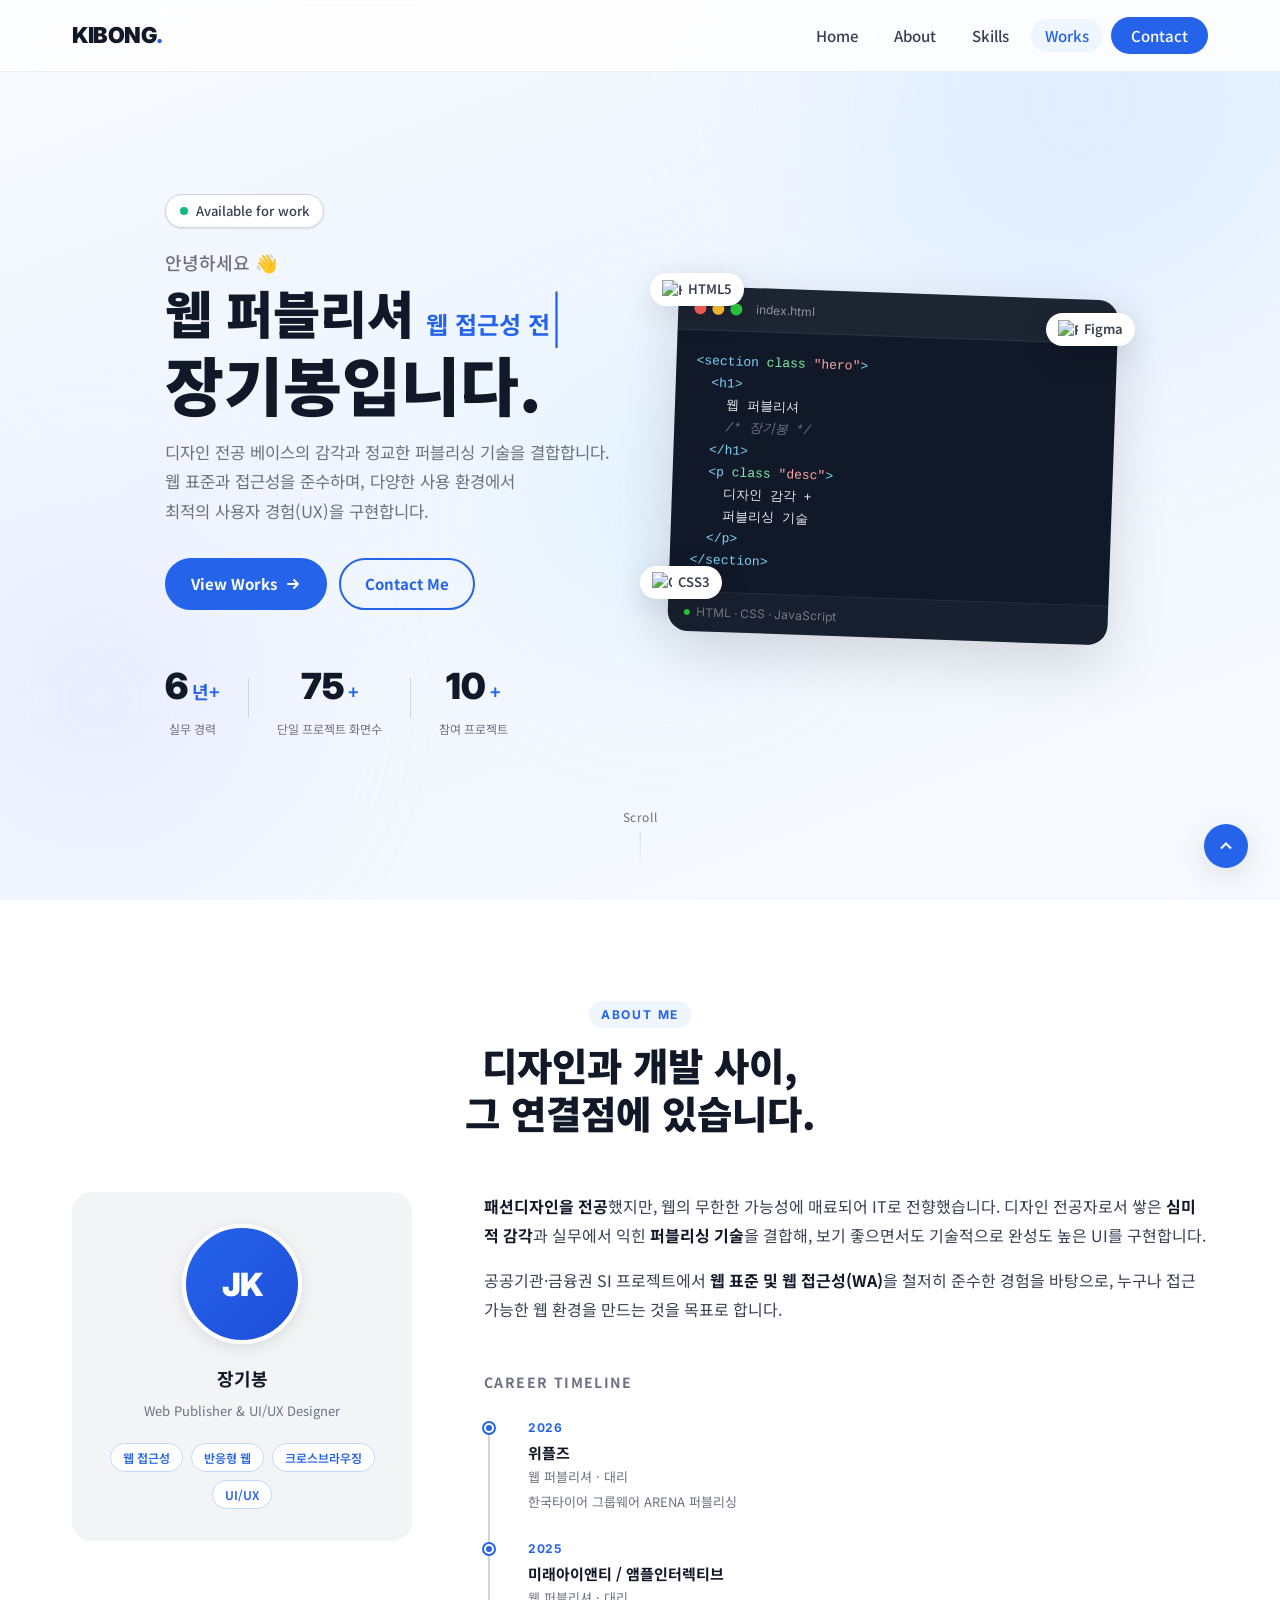
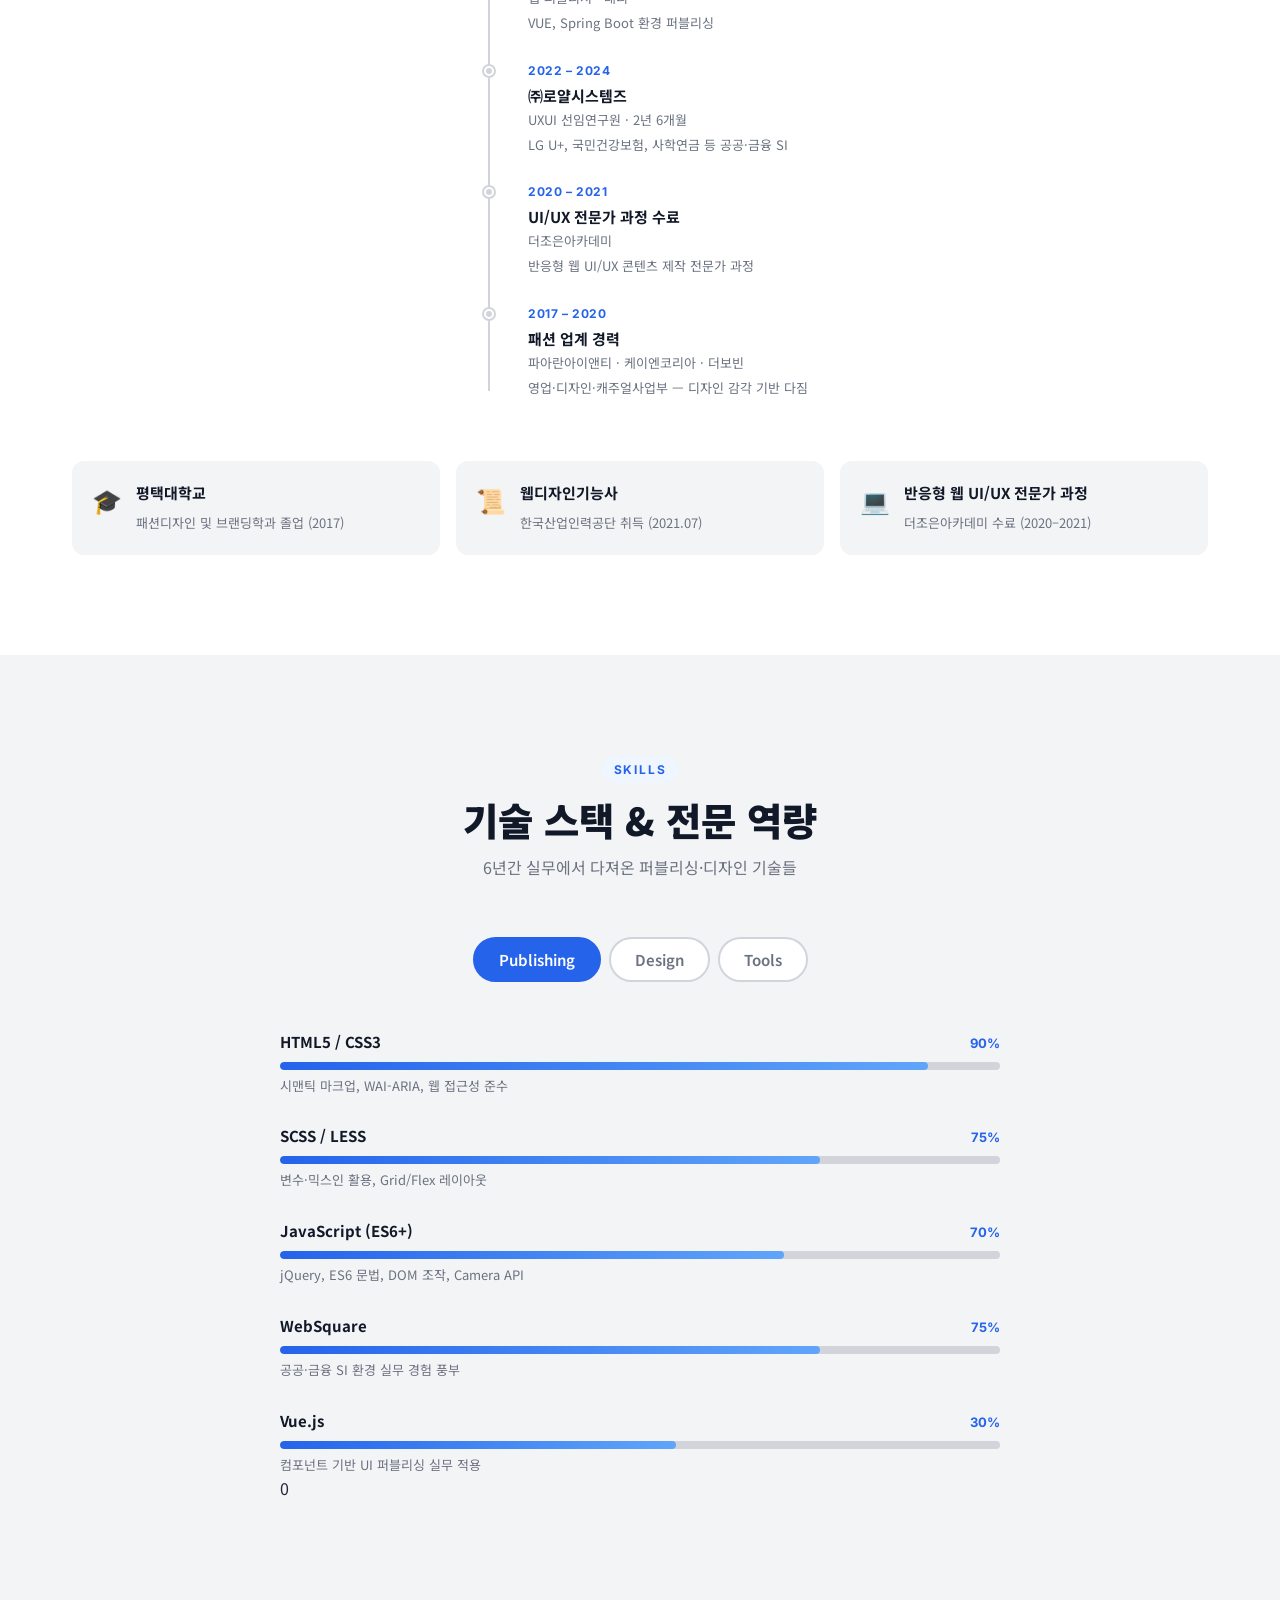
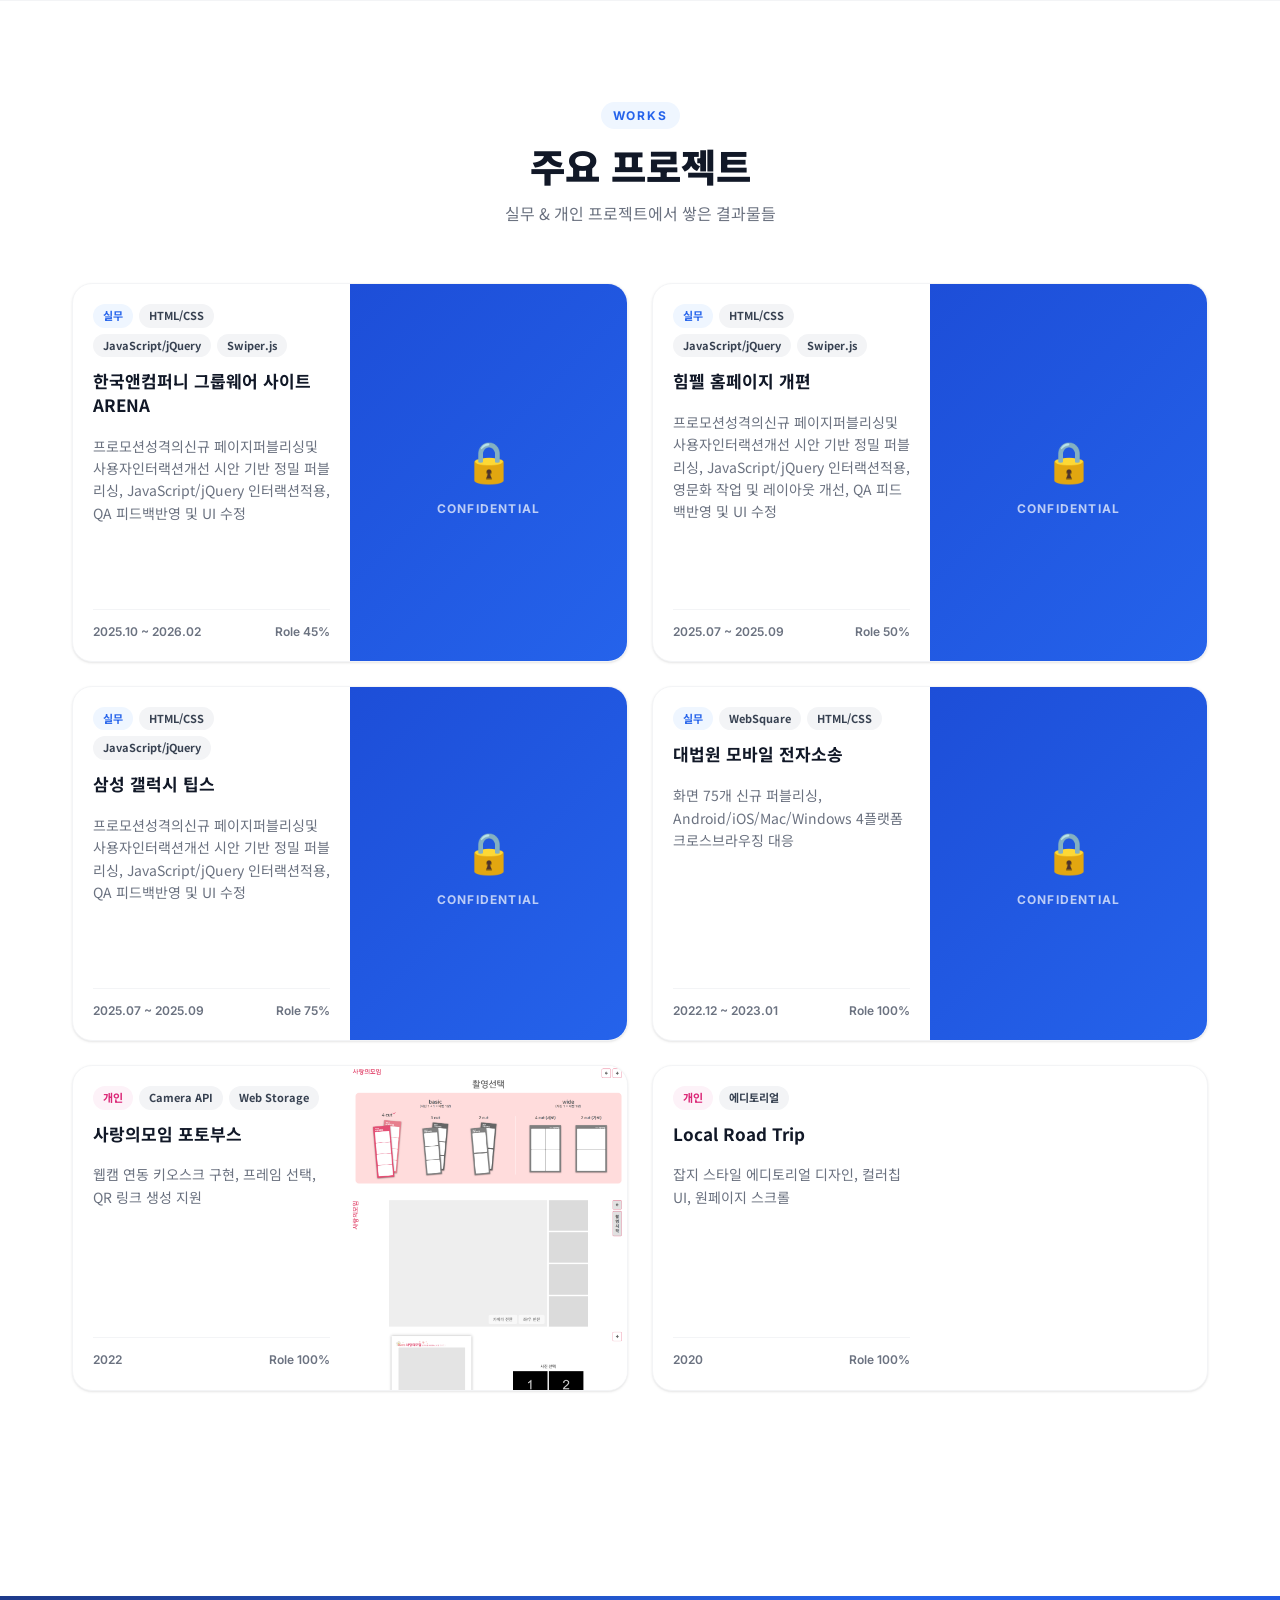
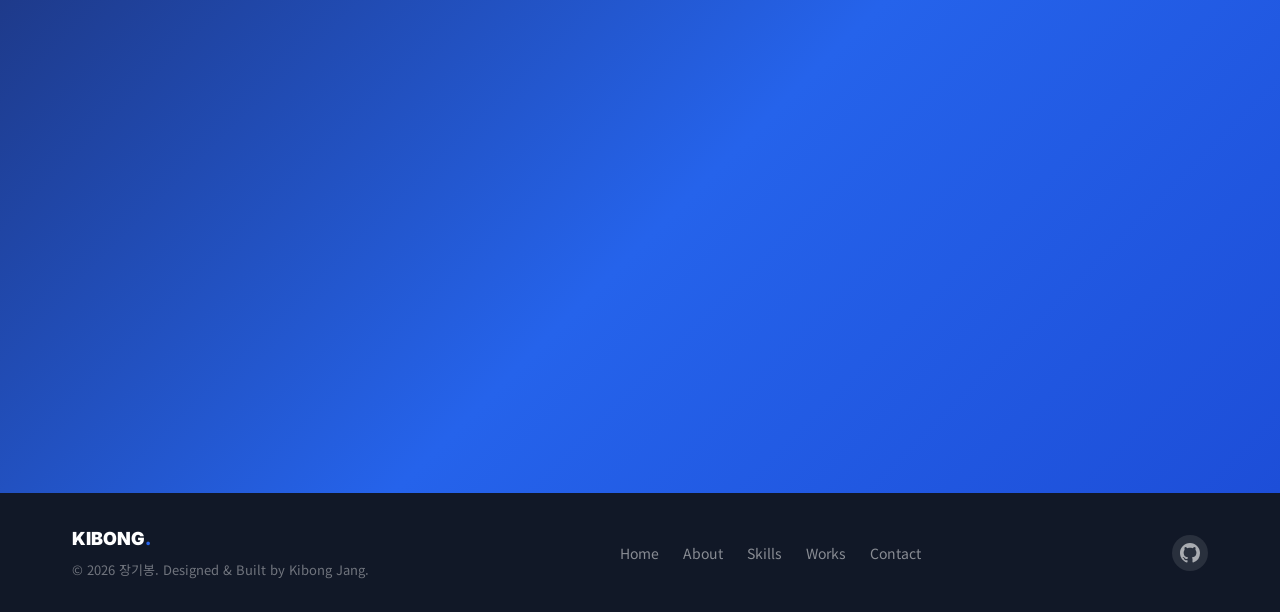
==== commit 700b07e2: "프로젝트 날짜 및 내용 수정" ====
--- a/index.html
+++ b/index.html
@@ -646,8 +646,8 @@
                                     UI 수정
                                 </p>
                                 <div class="work-card__meta">
-                                    <span>2024.08 – 10</span>
-                                    <span>Role 75%</span>
+                                    <span>2025.10 ~ 2026.02 </span>
+                                    <span>Role 45%</span>
                                 </div>
                             </div>
                             <div class="work-card__thumb">
@@ -679,12 +679,12 @@
                                 </h3>
                                 <p class="work-card__desc">
                                     프로모션성격의신규 페이지퍼블리싱및 사용자인터랙션개선 시안 기반
-                                    정밀 퍼블리싱, JavaScript/jQuery 인터랙션적용, QA 피드백반영 및
-                                    UI 수정
+                                    정밀 퍼블리싱, JavaScript/jQuery 인터랙션적용, 영문화 작업 및
+                                    레이아웃 개선, QA 피드백반영 및 UI 수정
                                 </p>
                                 <div class="work-card__meta">
-                                    <span>2024.08 – 10</span>
-                                    <span>Role 75%</span>
+                                    <span>2025.07 ~ 2025.09 </span>
+                                    <span>Role 50%</span>
                                 </div>
                             </div>
                             <div class="work-card__thumb">
@@ -693,8 +693,12 @@
                                     <span class="work-thumb-label">Confidential</span>
                                 </div>
                                 <div class="work-card__overlay">
-                                    <span class="work-card__overlay-text"
-                                        >면접 시 상세 설명 가능</span
+                                    <a
+                                        href="https://himpel.com/kr"
+                                        target="_blank"
+                                        class="work-card__overlay-btn"
+                                        aria-label="힘펠 사이트 방문"
+                                        >Visit Site →</a
                                     >
                                 </div>
                             </div>
@@ -717,7 +721,7 @@
                                     UI 수정
                                 </p>
                                 <div class="work-card__meta">
-                                    <span>2024.08 – 10</span>
+                                    <span>2025.07 ~ 2025.09 </span>
                                     <span>Role 75%</span>
                                 </div>
                             </div>
@@ -752,8 +756,8 @@
                                     크로스브라우징 대응
                                 </p>
                                 <div class="work-card__meta">
-                                    <span>2024.08 – 10</span>
-                                    <span>Role 75%</span>
+                                    <span>2022.12 ~ 2023.01</span>
+                                    <span>Role 100%</span>
                                 </div>
                             </div>
                             <div class="work-card__thumb">
@@ -762,8 +766,12 @@
                                     <span class="work-thumb-label">Confidential</span>
                                 </div>
                                 <div class="work-card__overlay">
-                                    <span class="work-card__overlay-text"
-                                        >면접 시 상세 설명 가능</span
+                                    <a
+                                        href="https://play.google.com/store/apps/details?id=go.scourt.mcs"
+                                        target="_blank"
+                                        class="work-card__overlay-btn"
+                                        aria-label="대법원 모바일 전자소송 다운로드 사이트(안드로이드) 방문"
+                                        >Visit Site →</a
                                     >
                                 </div>
                             </div>
@@ -784,7 +792,7 @@
                                     웹캠 연동 키오스크 구현, 프레임 선택, QR 링크 생성 지원
                                 </p>
                                 <div class="work-card__meta">
-                                    <span>2025</span>
+                                    <span>2022</span>
                                     <span>Role 100%</span>
                                 </div>
                             </div>
@@ -816,7 +824,7 @@
                                     잡지 스타일 에디토리얼 디자인, 컬러칩 UI, 원페이지 스크롤
                                 </p>
                                 <div class="work-card__meta">
-                                    <span>2025</span>
+                                    <span>2020</span>
                                     <span>Role 100%</span>
                                 </div>
                             </div>
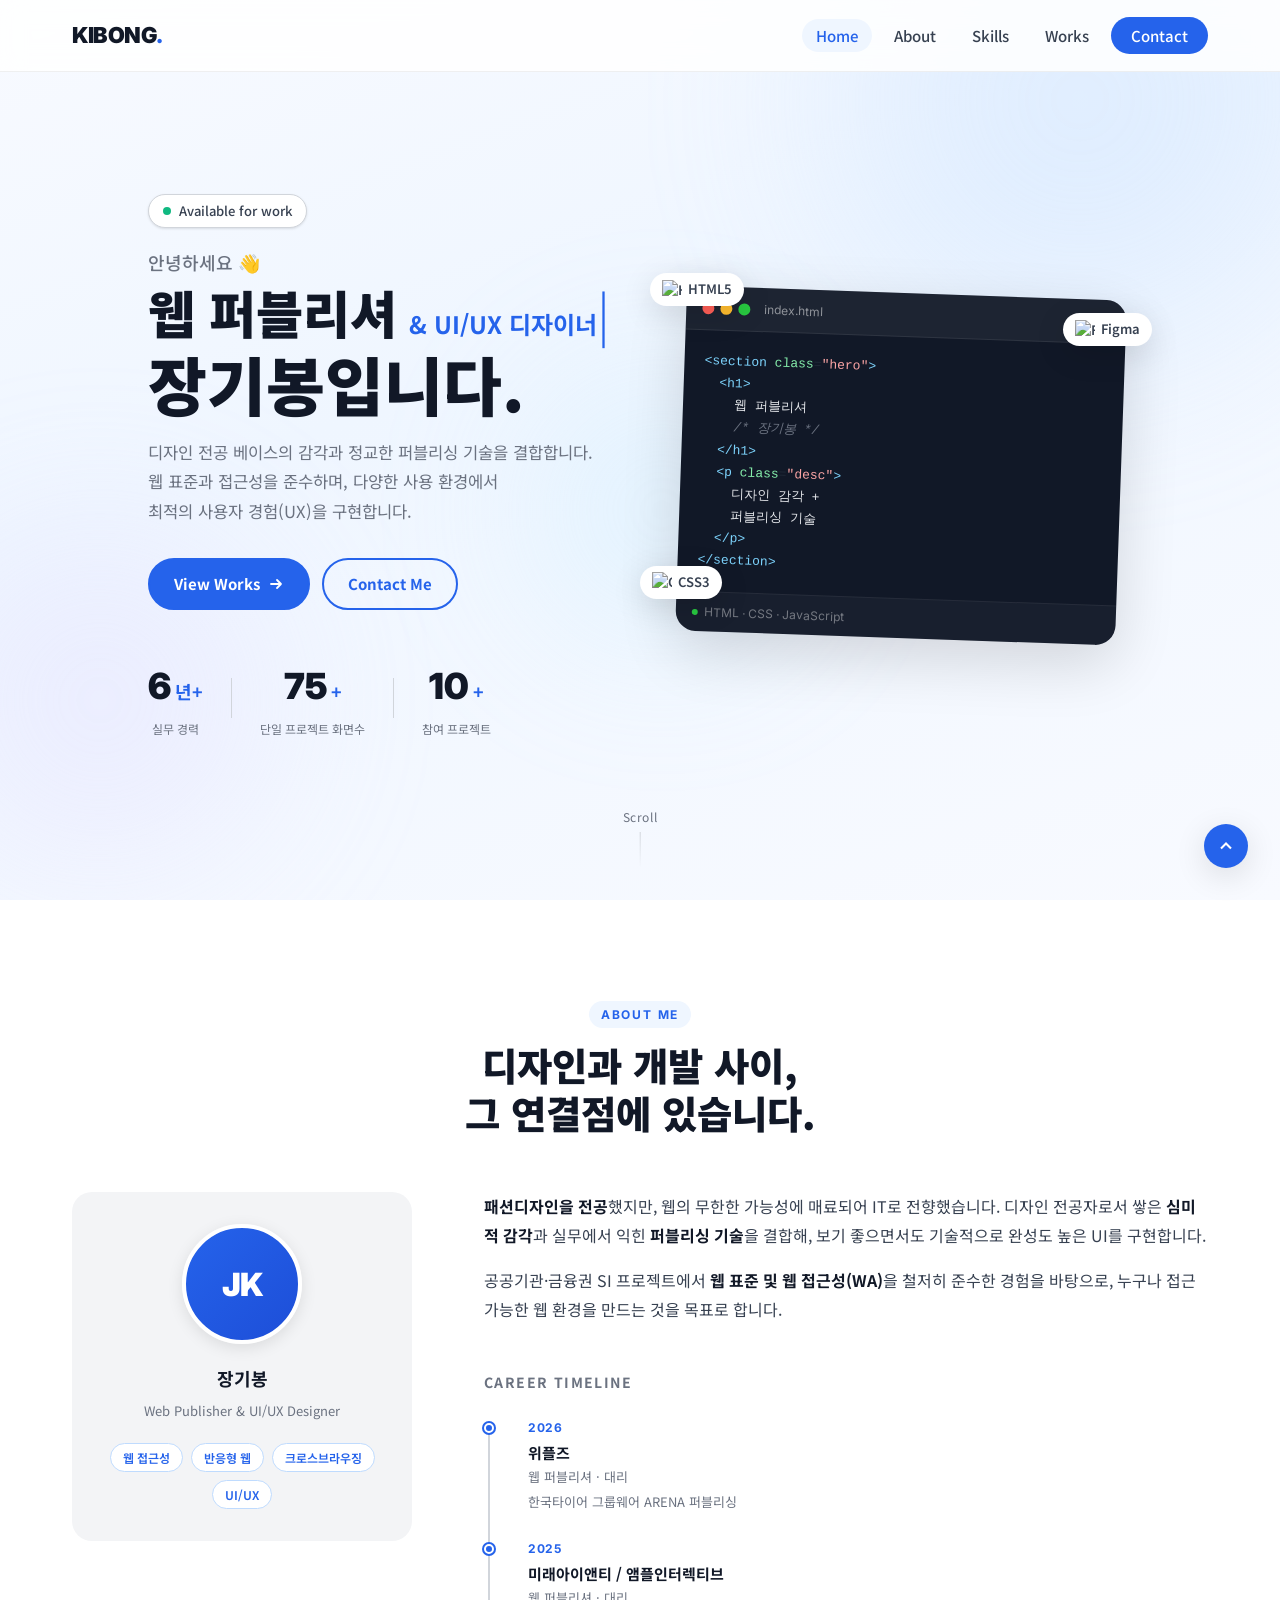
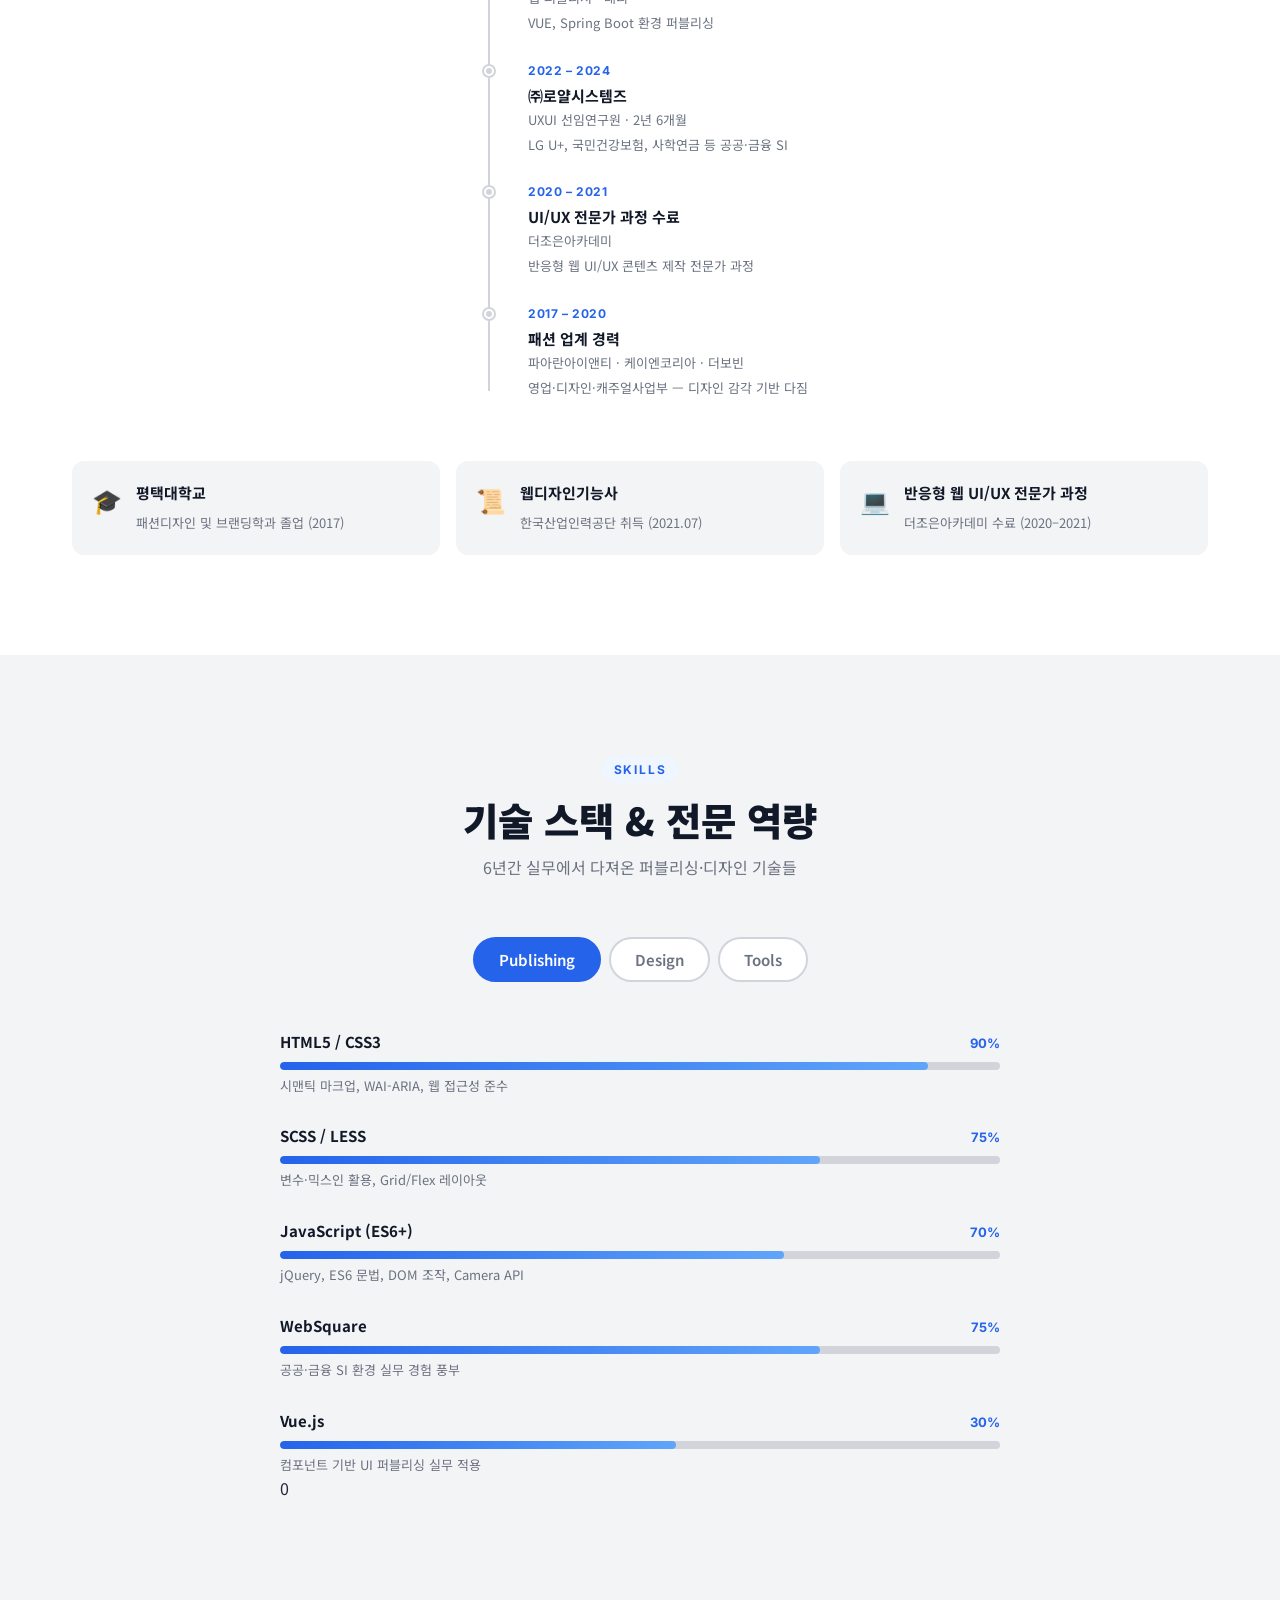
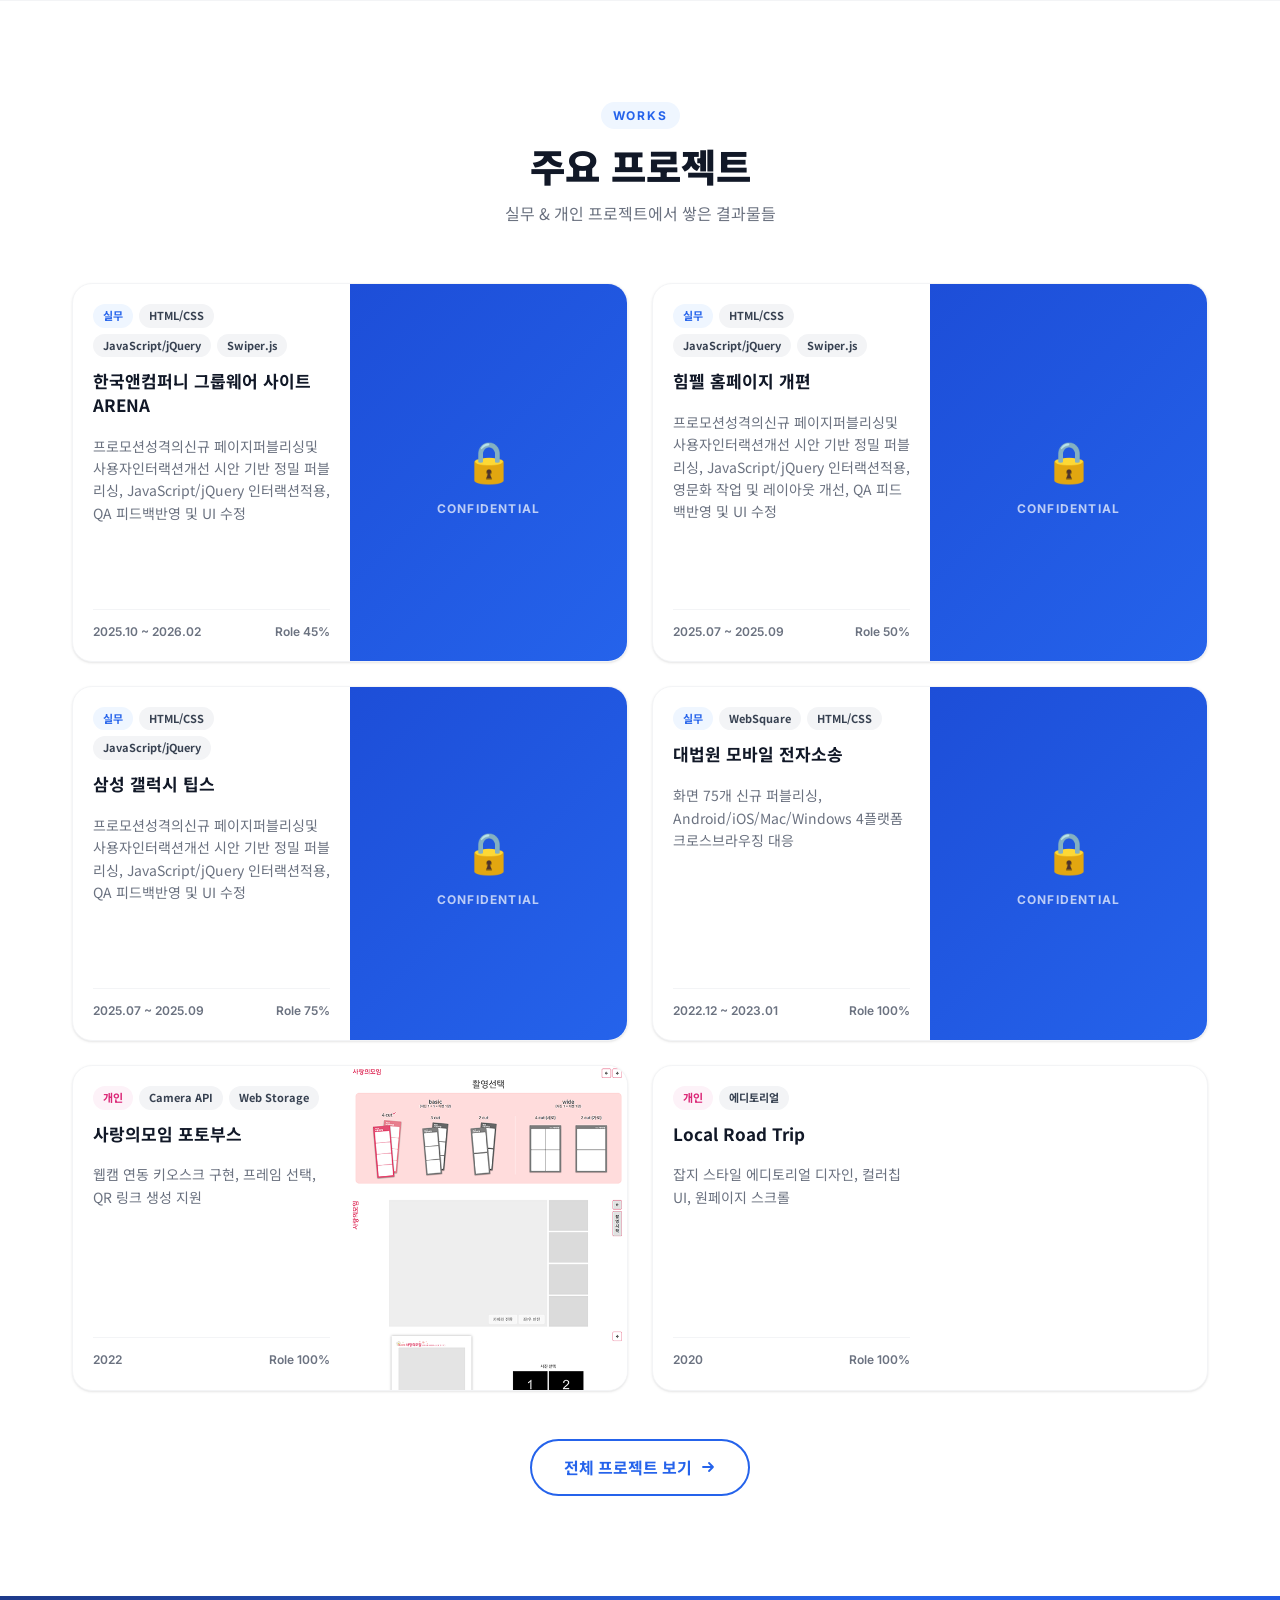
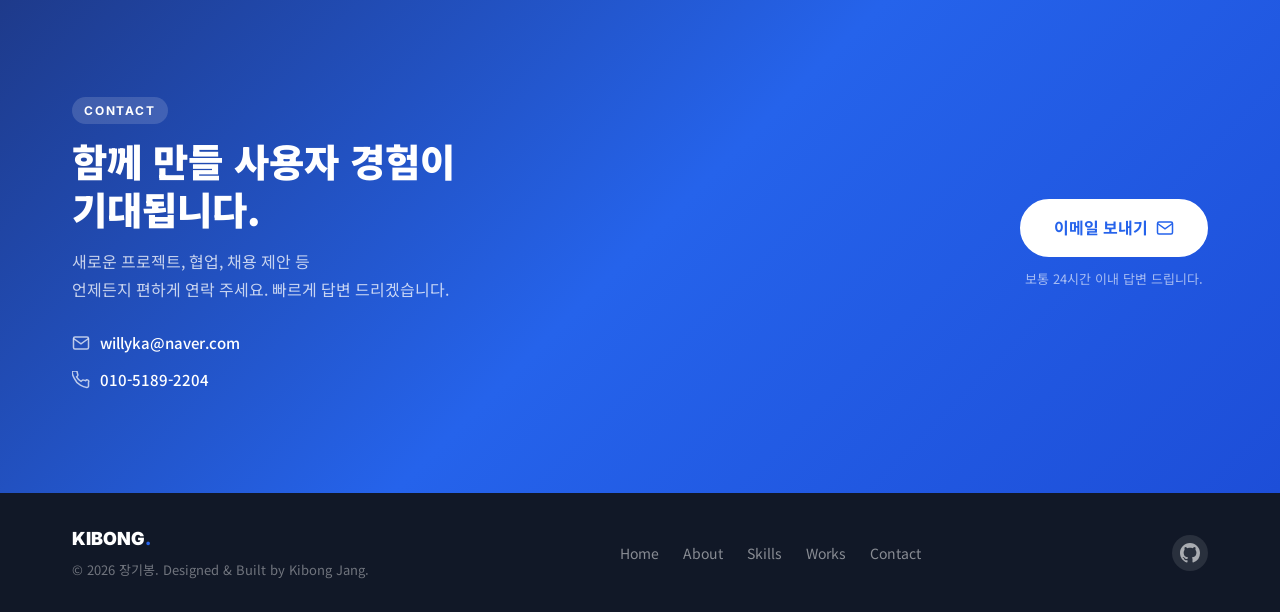
==== commit c96dcd7f: "work (이미지, 클래스 번호, 아이디 번호) 수정" ====
--- a/index.html
+++ b/index.html
@@ -666,7 +666,7 @@
                         <!-- 카드 1: 힘펠 홈페이지 개편 (공개) -->
                         <article
                             class="work-card work-card--confidential fade-up"
-                            aria-labelledby="work1-title">
+                            aria-labelledby="work2-title">
                             <div class="work-card__body">
                                 <div class="work-card__tags">
                                     <span class="work-tag work-tag--company">실무</span>
@@ -674,7 +674,7 @@
                                     <span class="work-tag">JavaScript/jQuery</span>
                                     <span class="work-tag">Swiper.js</span>
                                 </div>
-                                <h3 class="work-card__title" id="work1-title">
+                                <h3 class="work-card__title" id="work2-title">
                                     힘펠 홈페이지 개편
                                 </h3>
                                 <p class="work-card__desc">
@@ -704,17 +704,17 @@
                             </div>
                         </article>
 
-                        <!-- 카드 1: 힘펠 홈페이지 개편 (공개) -->
+                        <!-- 카드 2: 삼성 갤럭시 팁스 (공개) -->
                         <article
                             class="work-card work-card--confidential fade-up"
-                            aria-labelledby="work1-title">
+                            aria-labelledby="work3-title">
                             <div class="work-card__body">
                                 <div class="work-card__tags">
                                     <span class="work-tag work-tag--company">실무</span>
                                     <span class="work-tag">HTML/CSS</span>
                                     <span class="work-tag">JavaScript/jQuery</span>
                                 </div>
-                                <h3 class="work-card__title" id="work1-title">삼성 갤럭시 팁스</h3>
+                                <h3 class="work-card__title" id="work3-title">삼성 갤럭시 팁스</h3>
                                 <p class="work-card__desc">
                                     프로모션성격의신규 페이지퍼블리싱및 사용자인터랙션개선 시안 기반
                                     정밀 퍼블리싱, JavaScript/jQuery 인터랙션적용, QA 피드백반영 및
@@ -741,14 +741,14 @@
                         <!-- 카드 1: 대법원 모바일 전자소송 (공개) -->
                         <article
                             class="work-card work-card--confidential fade-up"
-                            aria-labelledby="work1-title">
+                            aria-labelledby="work4-title">
                             <div class="work-card__body">
                                 <div class="work-card__tags">
                                     <span class="work-tag work-tag--company">실무</span>
                                     <span class="work-tag">WebSquare</span>
                                     <span class="work-tag">HTML/CSS</span>
                                 </div>
-                                <h3 class="work-card__title" id="work1-title">
+                                <h3 class="work-card__title" id="work4-title">
                                     대법원 모바일 전자소송
                                 </h3>
                                 <p class="work-card__desc">
@@ -777,15 +777,15 @@
                             </div>
                         </article>
 
-                        <!-- 카드 3: 포토부스 (공개) -->
-                        <article class="work-card fade-up" aria-labelledby="work3-title">
+                        <!-- 카드 5: 포토부스 (공개) -->
+                        <article class="work-card fade-up" aria-labelledby="work5-title">
                             <div class="work-card__body">
                                 <div class="work-card__tags">
                                     <span class="work-tag work-tag--personal">개인</span>
                                     <span class="work-tag">Camera API</span>
                                     <span class="work-tag">Web Storage</span>
                                 </div>
-                                <h3 class="work-card__title" id="work3-title">
+                                <h3 class="work-card__title" id="work5-title">
                                     사랑의모임 포토부스
                                 </h3>
                                 <p class="work-card__desc">
@@ -797,7 +797,7 @@
                                 </div>
                             </div>
                             <div class="work-card__thumb">
-                                <div class="work-card__thumb-inner work3">
+                                <div class="work-card__thumb-inner work5">
                                     <!-- <span class="work-thumb-icon" aria-hidden="true">📷</span> -->
                                     <!-- <span class="work-thumb-label">Personal</span> -->
                                 </div>
@@ -812,14 +812,14 @@
                             </div>
                         </article>
 
-                        <!-- 카드 4: Local Road Trip (공개) -->
-                        <article class="work-card fade-up" aria-labelledby="work4-title">
+                        <!-- 카드 6: Local Road Trip (공개) -->
+                        <article class="work-card fade-up" aria-labelledby="work6-title">
                             <div class="work-card__body">
                                 <div class="work-card__tags">
                                     <span class="work-tag work-tag--personal">개인</span>
                                     <span class="work-tag">에디토리얼</span>
                                 </div>
-                                <h3 class="work-card__title" id="work4-title">Local Road Trip</h3>
+                                <h3 class="work-card__title" id="work6-title">Local Road Trip</h3>
                                 <p class="work-card__desc">
                                     잡지 스타일 에디토리얼 디자인, 컬러칩 UI, 원페이지 스크롤
                                 </p>
@@ -829,7 +829,7 @@
                                 </div>
                             </div>
                             <div class="work-card__thumb">
-                                <div class="work-card__thumb-inner work4">
+                                <div class="work-card__thumb-inner work6">
                                     <!-- <span class="work-thumb-icon" aria-hidden="true">🗺</span>
                                     <span class="work-thumb-label">Personal</span> -->
                                 </div>
@@ -969,6 +969,7 @@
                         target="_blank"
                         rel="noopener noreferrer"
                         class="social-link"
+                        i
                         aria-label="GitHub 프로필">
                         <svg
                             width="20"
--- a/style.css
+++ b/style.css
@@ -1255,10 +1255,10 @@
 .work-card__thumb-inner--green {
     background: linear-gradient(135deg, #065f46, #059669);
 }
-.work-card__thumb-inner.work3 {
+.work-card__thumb-inner.work5 {
     background-image: url(./images/love_gathering_photo.png);
 }
-.work-card__thumb-inner.work4 {
+.work-card__thumb-inner.work6 {
     background-image: url(./images/Local_Road_Trip.png);
 }
 
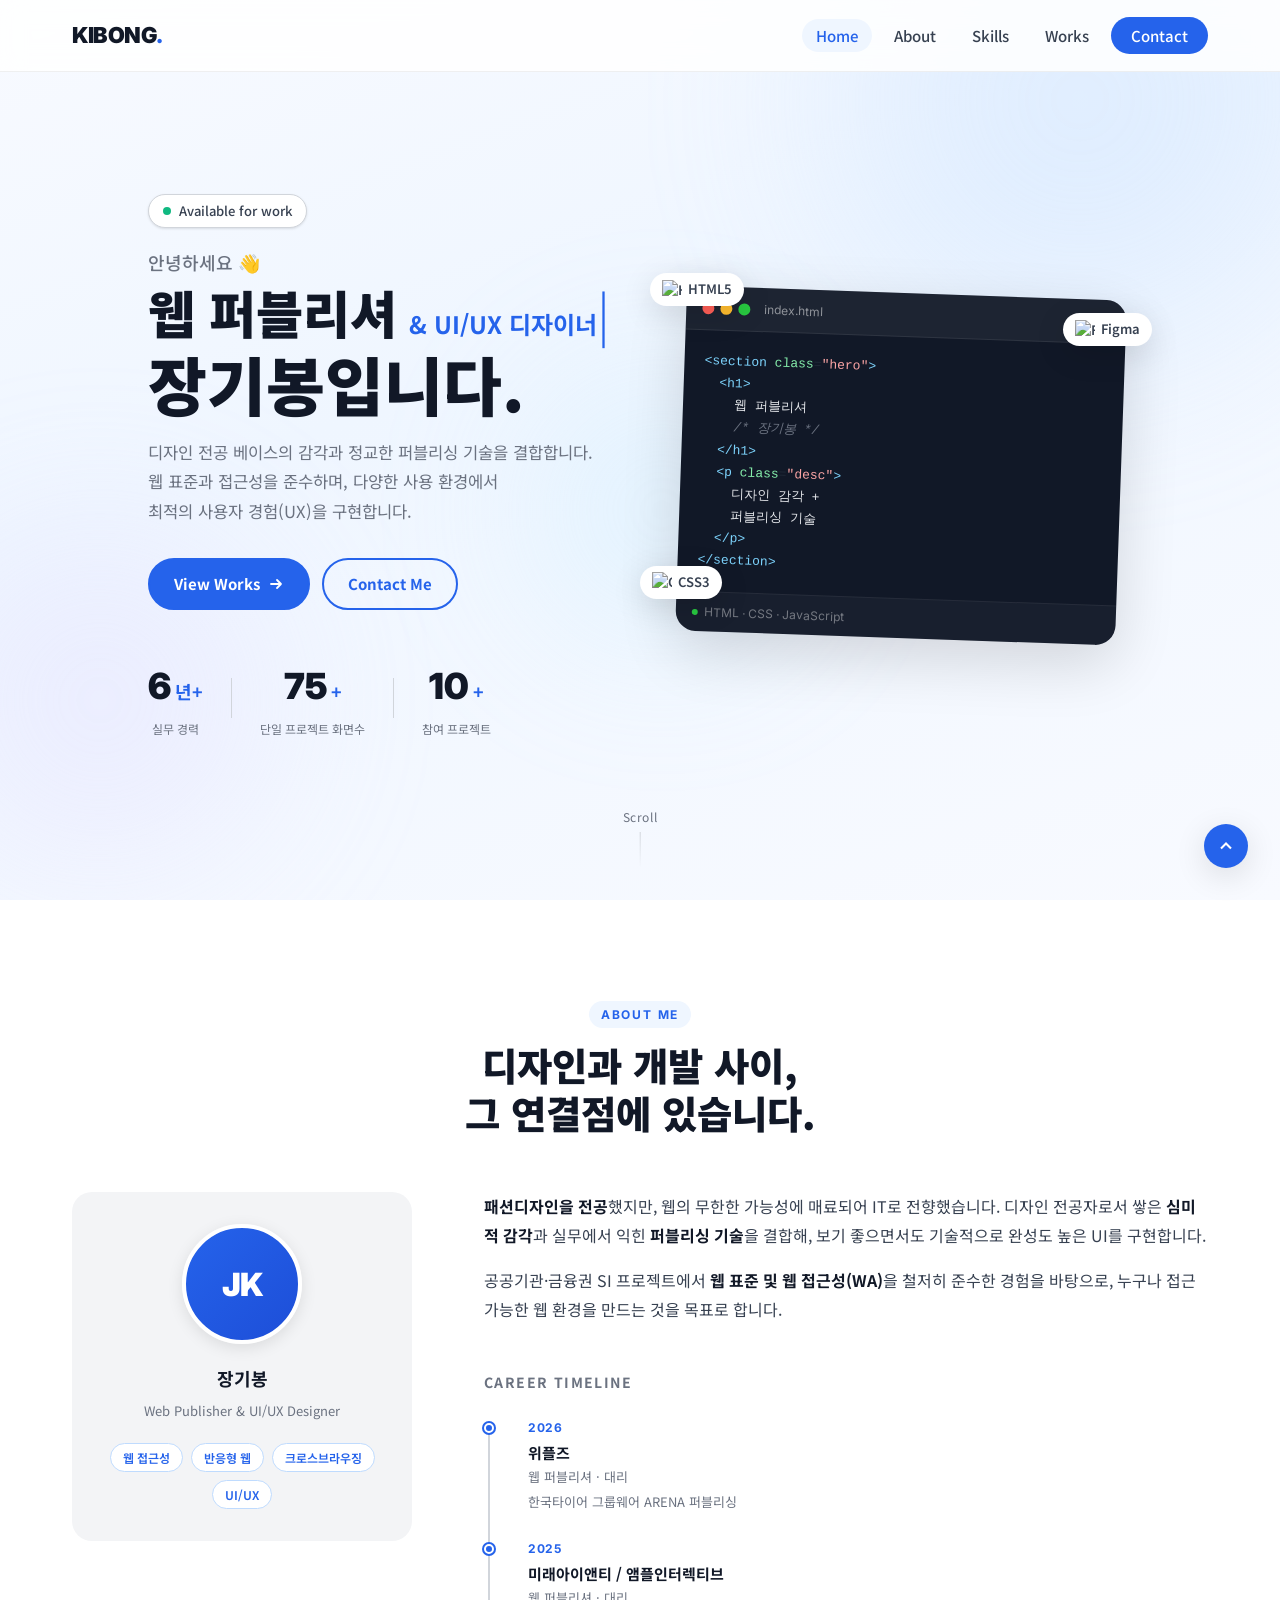
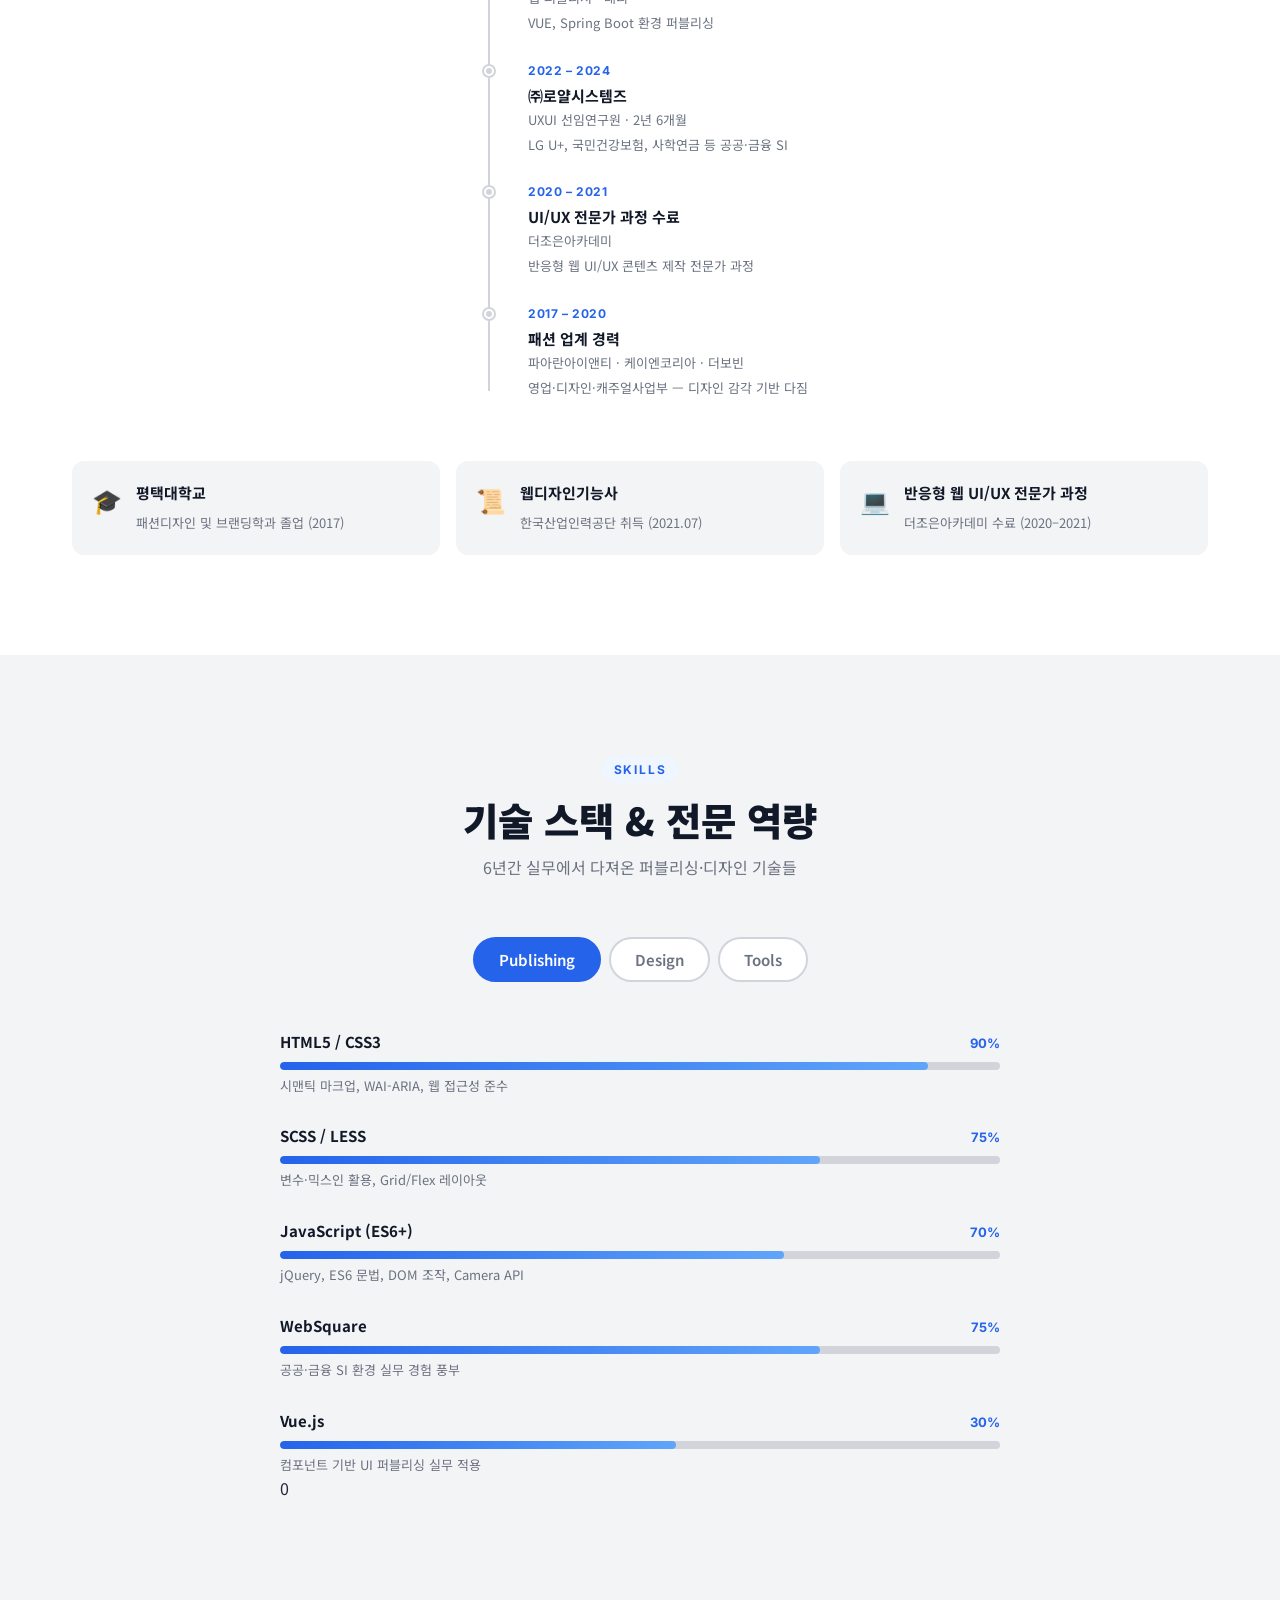
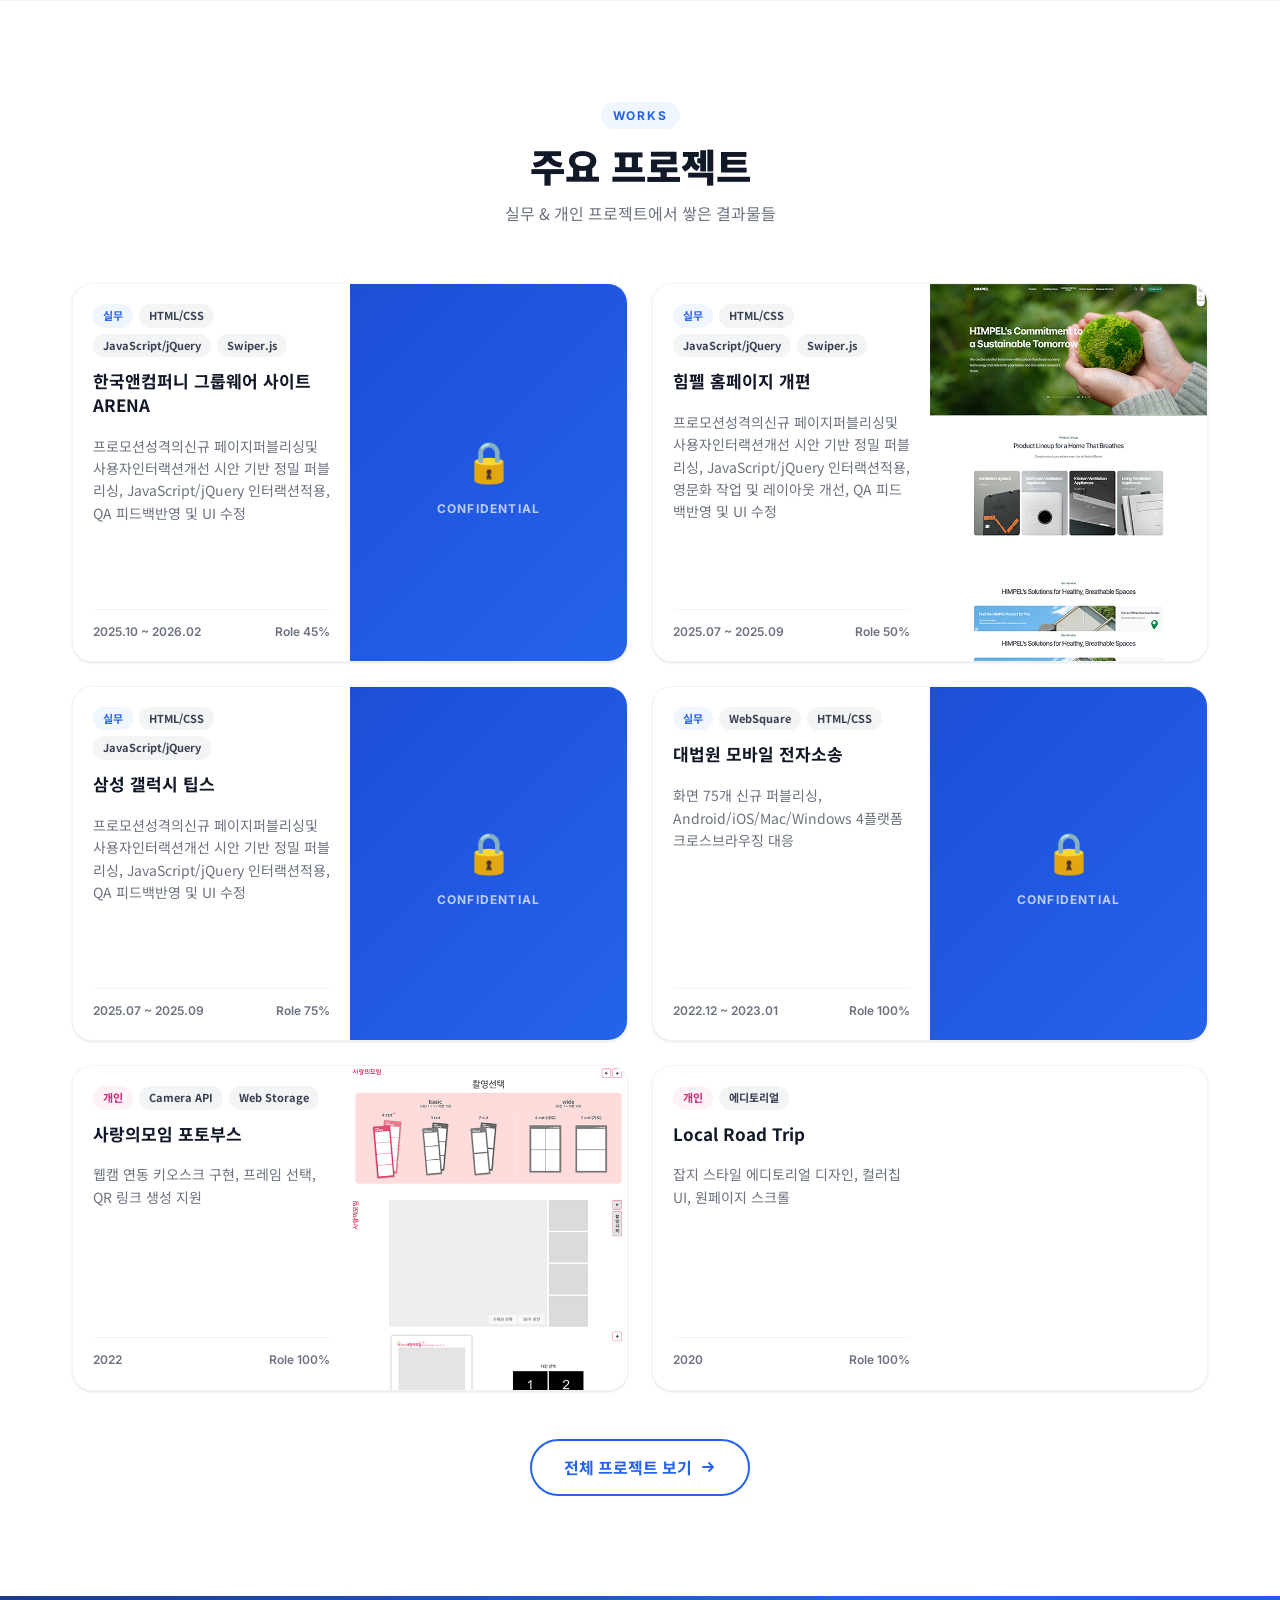
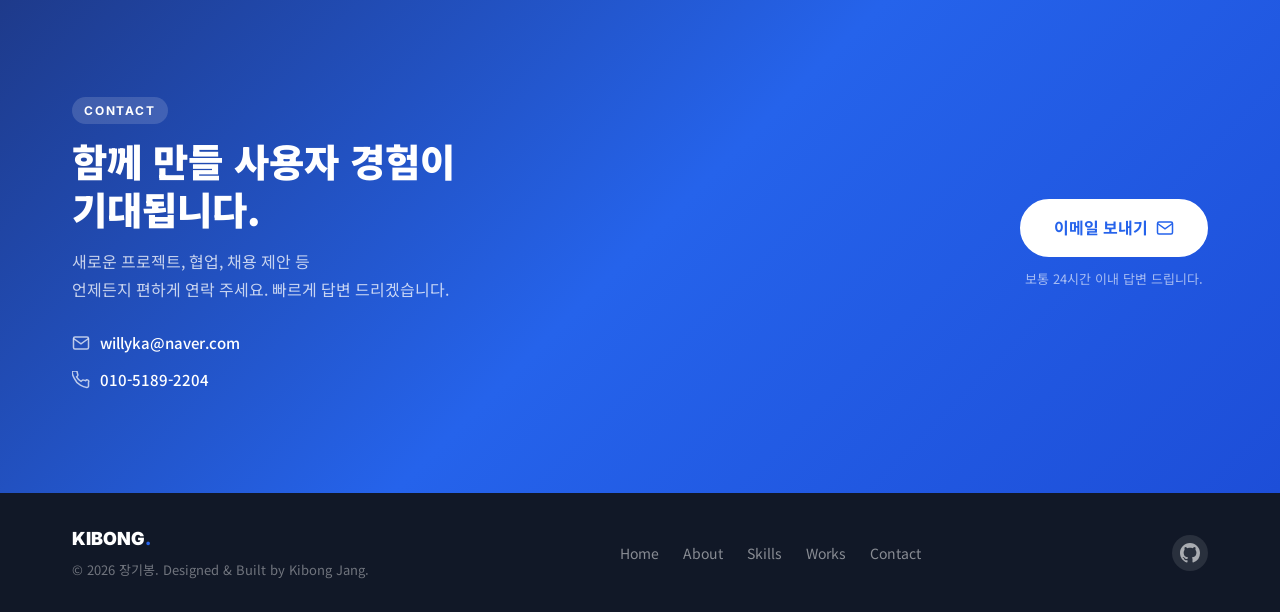
==== commit 07578d91: "이미지 업로드" ====
--- a/index.html
+++ b/index.html
@@ -688,9 +688,9 @@
                                 </div>
                             </div>
                             <div class="work-card__thumb">
-                                <div class="work-card__thumb-inner work-card__thumb-inner--blue">
-                                    <span class="work-thumb-icon" aria-hidden="true">🔒</span>
-                                    <span class="work-thumb-label">Confidential</span>
+                                <div class="work-card__thumb-inner work2">
+                                    <!-- <span class="work-thumb-icon" aria-hidden="true">🔒</span>
+                                    <span class="work-thumb-label">Confidential</span> -->
                                 </div>
                                 <div class="work-card__overlay">
                                     <a
--- a/style.css
+++ b/style.css
@@ -1255,6 +1255,9 @@
 .work-card__thumb-inner--green {
     background: linear-gradient(135deg, #065f46, #059669);
 }
+.work-card__thumb-inner.work2 {
+    background-image: url(./images/himpel_eng.png);
+}
 .work-card__thumb-inner.work5 {
     background-image: url(./images/love_gathering_photo.png);
 }
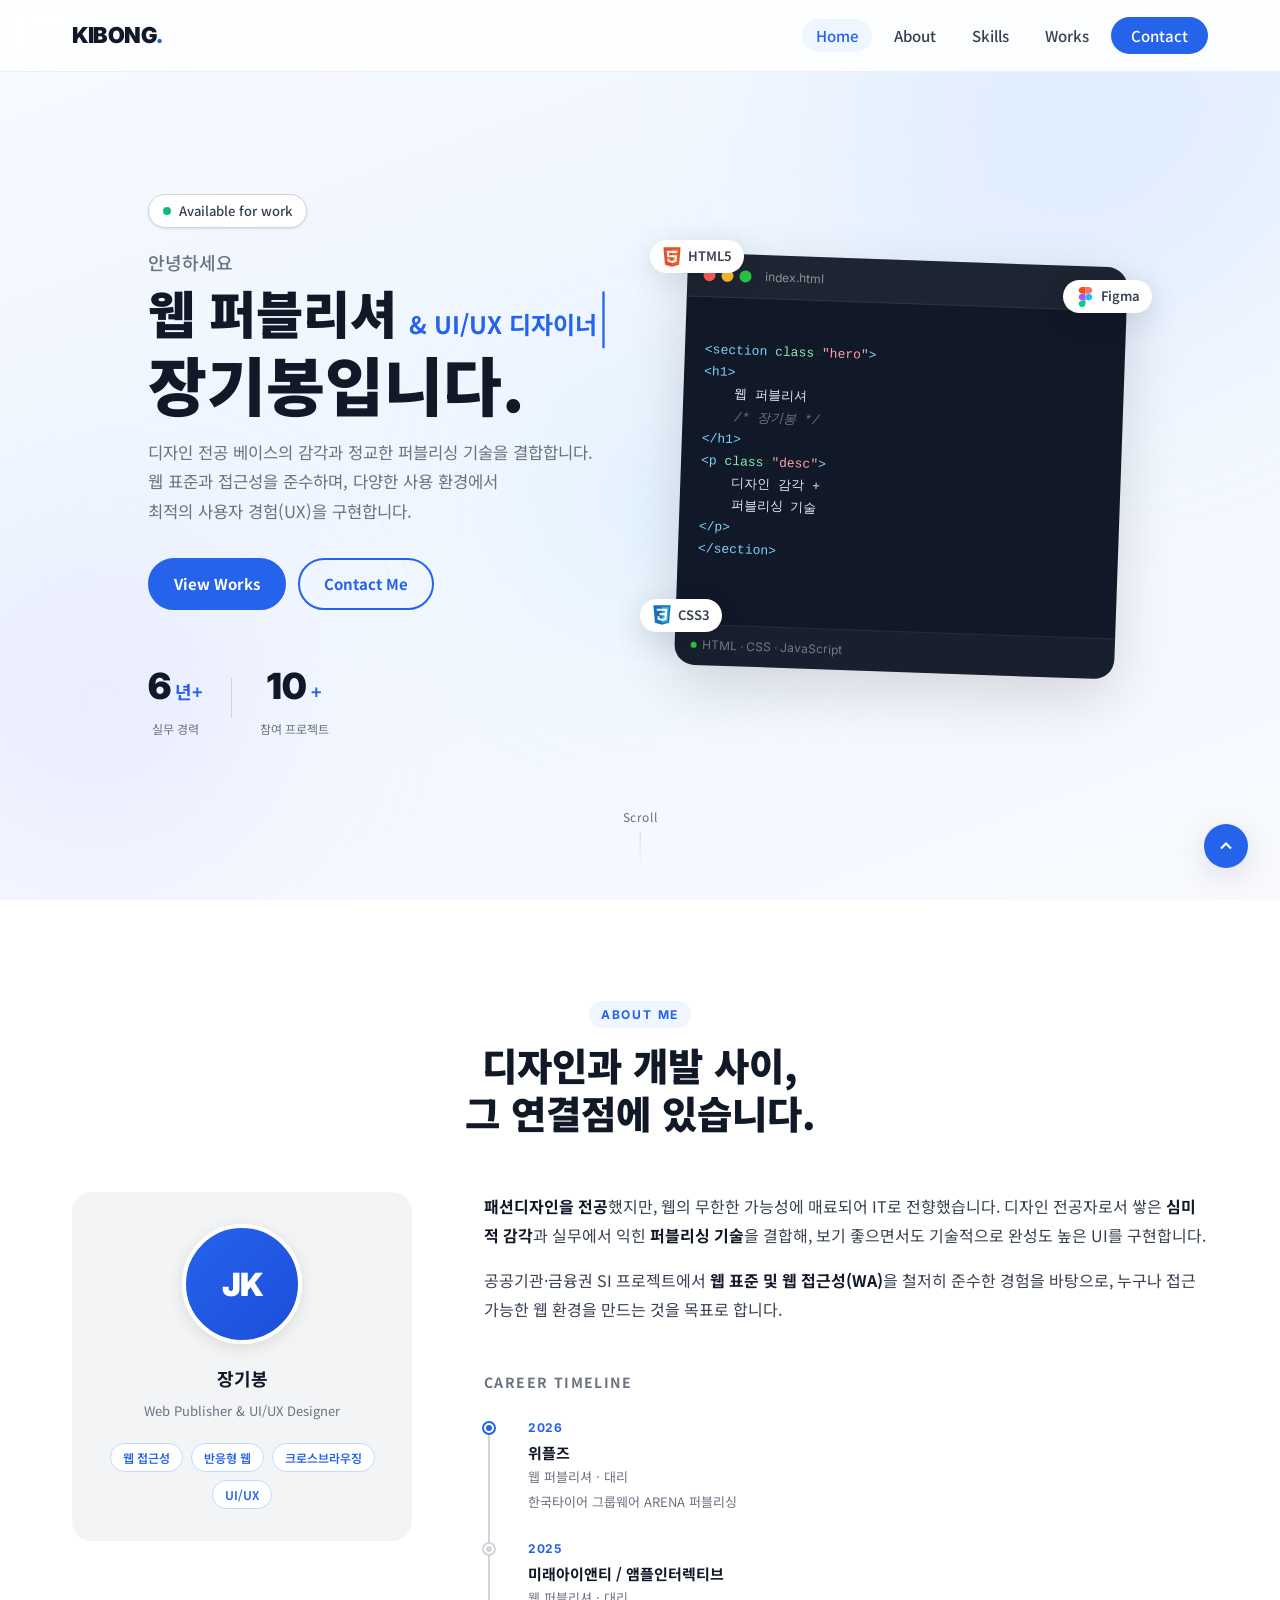
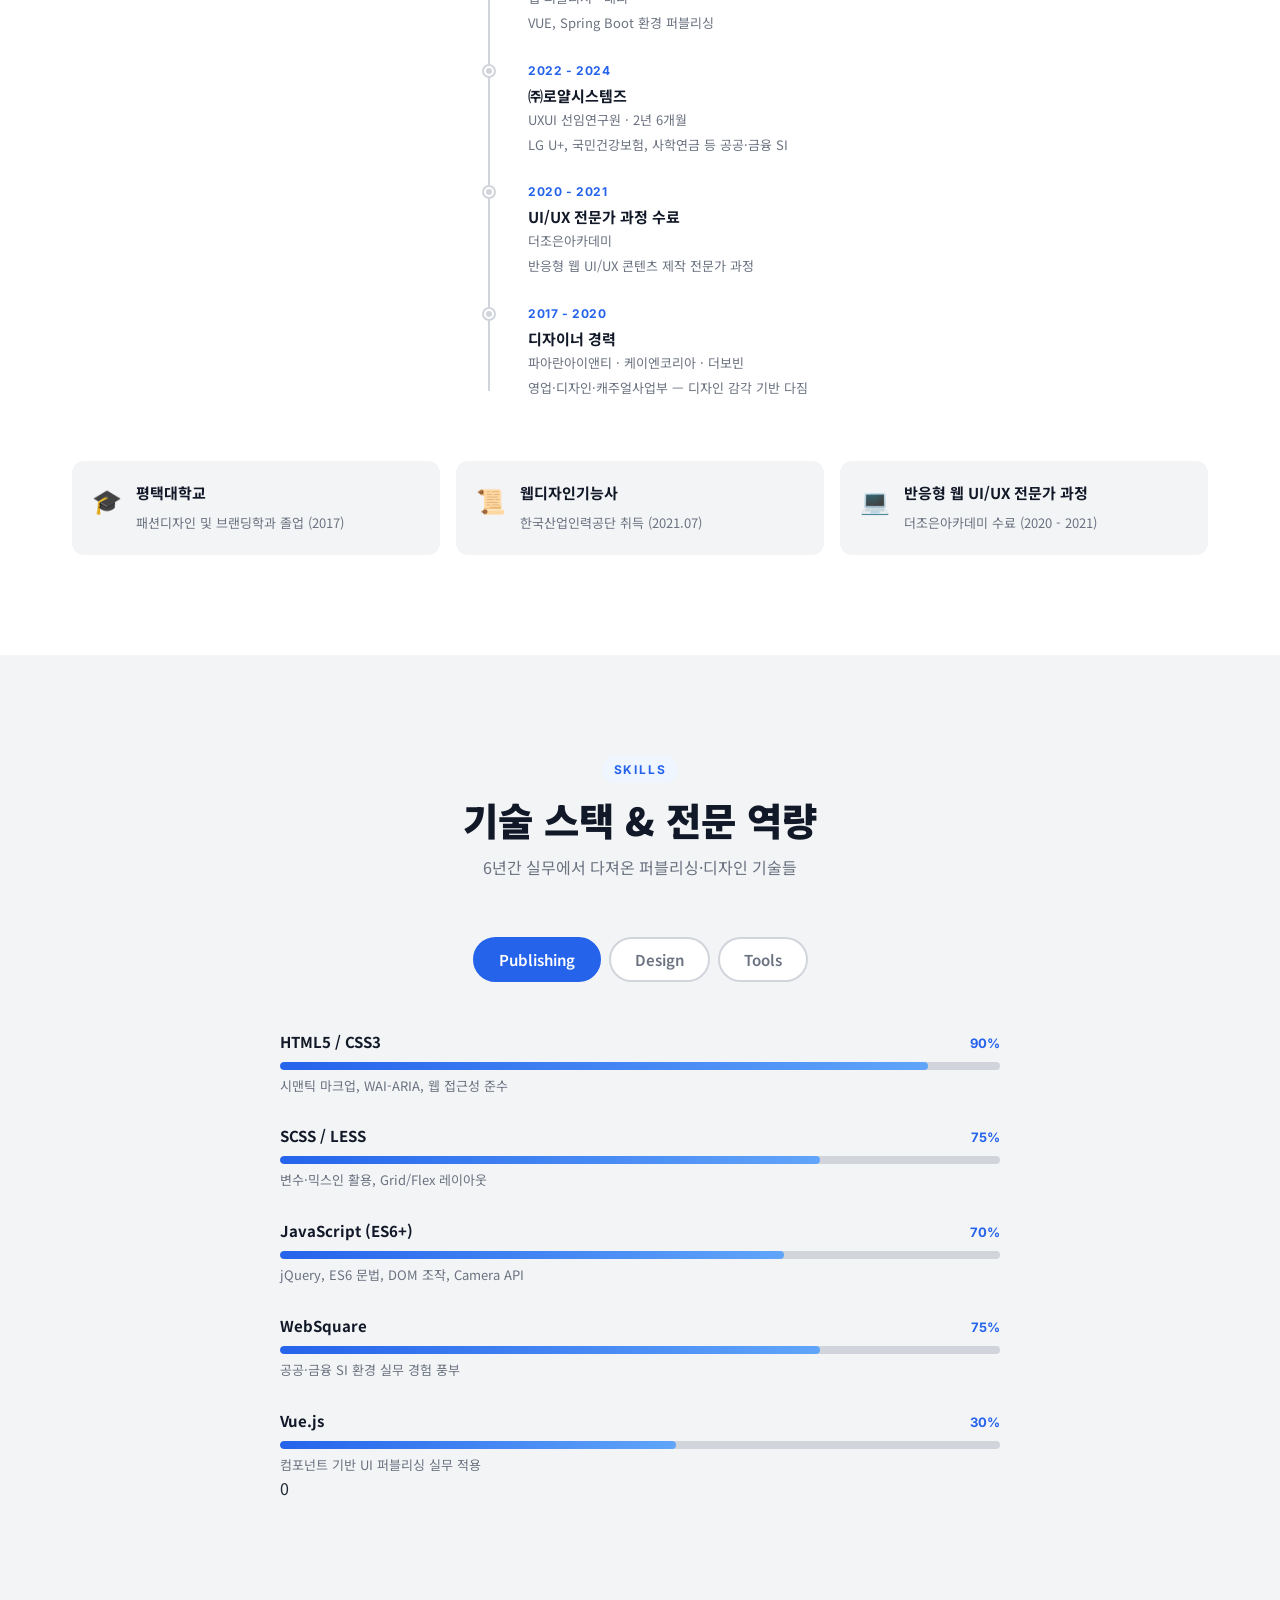
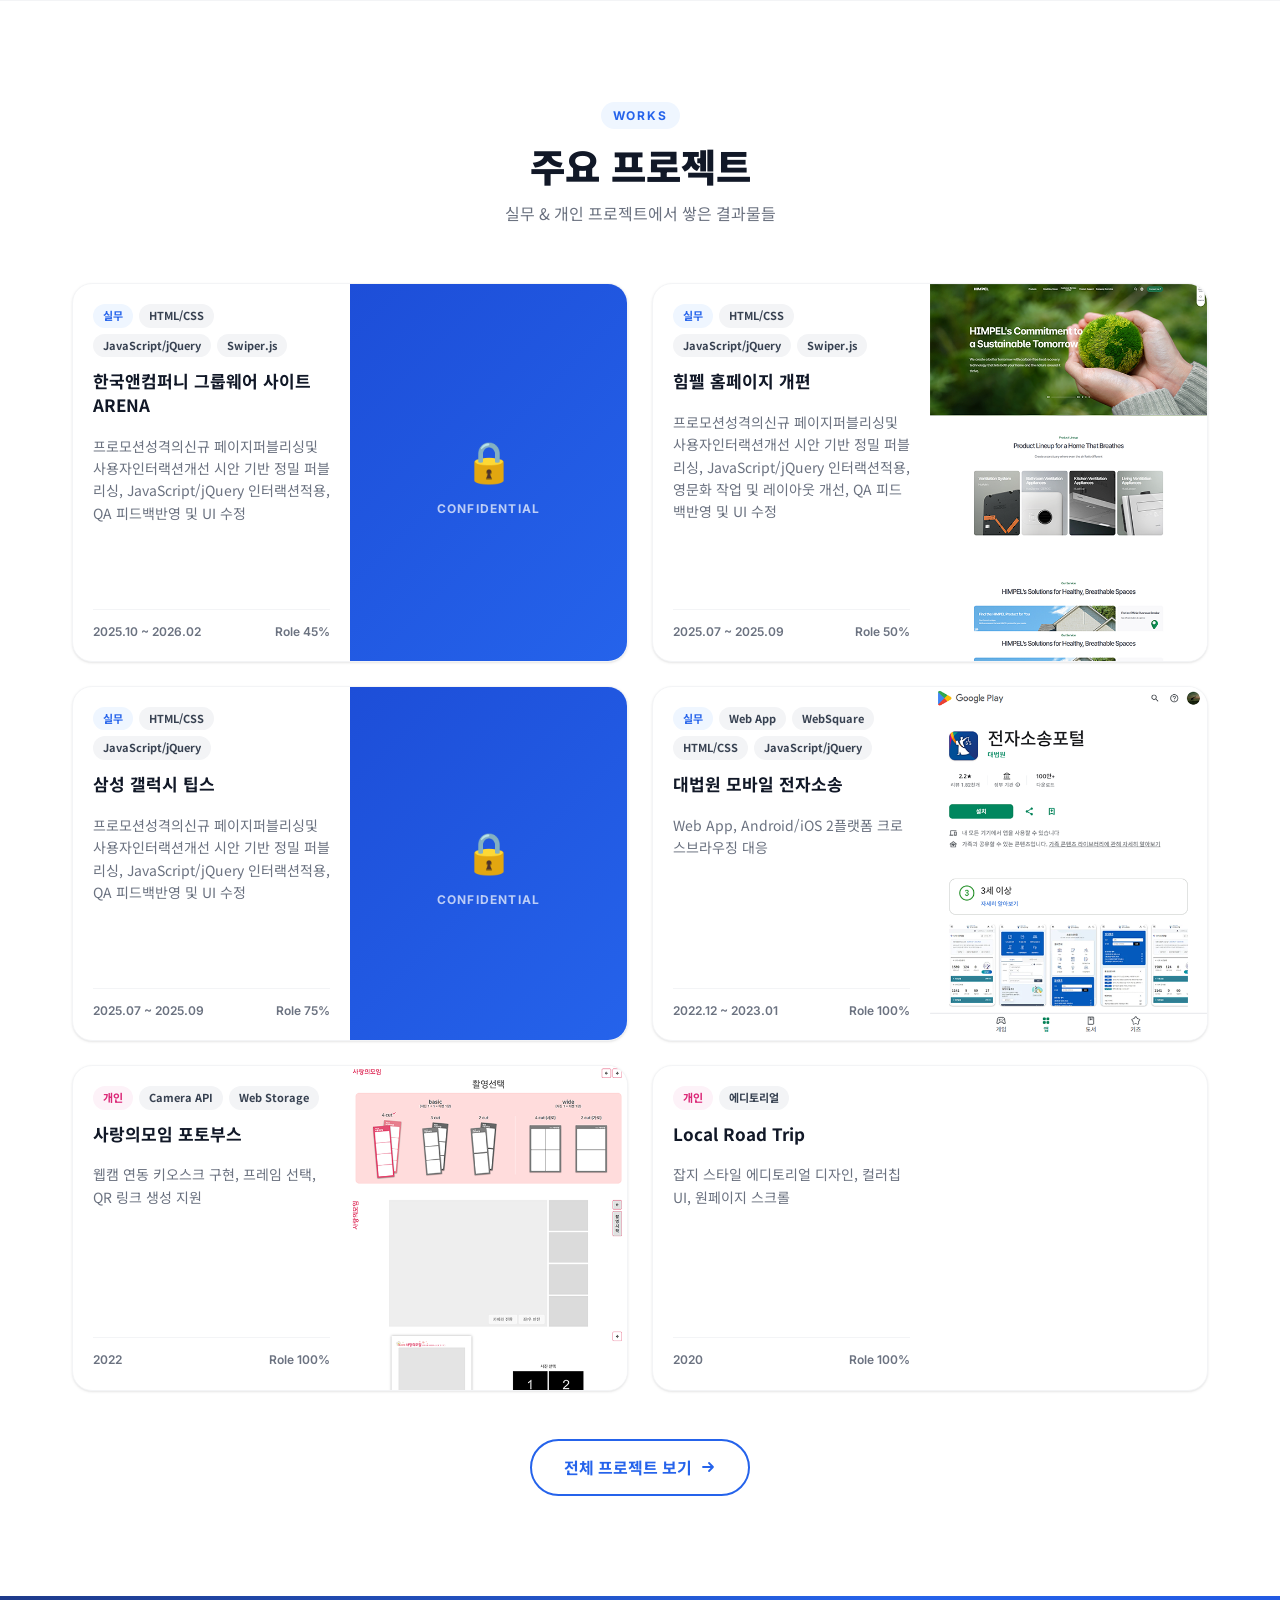
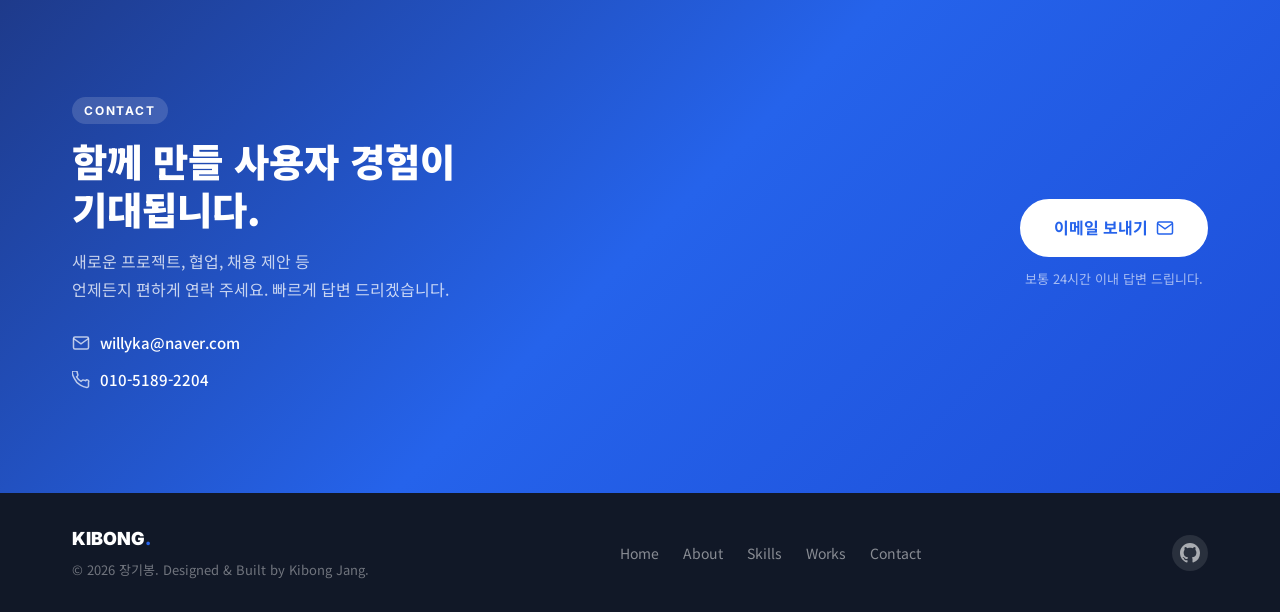
==== commit c03d6ee1: "대법원 모바일 전자소송 수정" ====
--- a/index.html
+++ b/index.html
@@ -19,8 +19,8 @@
     </head>
     <body>
         <!-- =============================
-       HEADER / NAV
-  ============================= -->
+            HEADER / NAV
+        ============================= -->
         <header class="header" id="header" role="banner">
             <div class="container header__inner">
                 <!-- 로고 -->
@@ -76,8 +76,8 @@
 
         <main id="main-content">
             <!-- =============================
-         HERO SECTION
-    ============================= -->
+                HERO SECTION
+            ============================= -->
             <section class="hero" id="home" aria-labelledby="hero-title">
                 <!-- 배경 그라디언트 파티클 -->
                 <div class="hero__bg" aria-hidden="true">
@@ -96,7 +96,7 @@
 
                         <!-- 메인 타이틀 -->
                         <h1 class="hero__title fade-up" id="hero-title">
-                            <span class="hero__greeting">안녕하세요 👋</span>
+                            <span class="hero__greeting">안녕하세요</span>
                             <span class="hero__name-line">
                                 웹 퍼블리셔
                                 <span class="hero__typed-wrap">
@@ -120,22 +120,7 @@
 
                         <!-- CTA 버튼 -->
                         <div class="hero__buttons fade-up">
-                            <a href="#works" class="btn btn--primary">
-                                View Works
-                                <svg
-                                    width="16"
-                                    height="16"
-                                    viewBox="0 0 16 16"
-                                    fill="none"
-                                    aria-hidden="true">
-                                    <path
-                                        d="M3 8H13M13 8L9 4M13 8L9 12"
-                                        stroke="currentColor"
-                                        stroke-width="1.8"
-                                        stroke-linecap="round"
-                                        stroke-linejoin="round" />
-                                </svg>
-                            </a>
+                            <a href="#works" class="btn btn--primary"> View Works </a>
                             <a href="#contact" class="btn btn--outline">Contact Me</a>
                         </div>
 
@@ -145,12 +130,6 @@
                                 <strong class="stat-num" data-target="6">0</strong>
                                 <span class="stat-unit">년+</span>
                                 <p class="stat-label">실무 경력</p>
-                            </div>
-                            <div class="stat-divider" aria-hidden="true"></div>
-                            <div class="stat-item" role="listitem">
-                                <strong class="stat-num" data-target="75">0</strong>
-                                <span class="stat-unit">+</span>
-                                <p class="stat-label">단일 프로젝트 화면수</p>
                             </div>
                             <div class="stat-divider" aria-hidden="true"></div>
                             <div class="stat-item" role="listitem">
@@ -171,17 +150,20 @@
                                 <span class="code-card__filename">index.html</span>
                             </div>
                             <div class="code-card__body">
-                                <pre
-                                    class="code-block"><code><span class="code-tag">&lt;section</span> <span class="code-attr">class</span>=<span class="code-str">"hero"</span><span class="code-tag">&gt;</span>
-  <span class="code-tag">&lt;h1&gt;</span>
+                                <pre class="code-block">
+                                    <code>
+<span class="code-tag">&lt;section</span> <span class="code-attr">class</span>=<span class="code-str">"hero"</span><span class="code-tag">&gt;</span>
+<span class="code-tag">&lt;h1&gt;</span>
     <span class="code-text">웹 퍼블리셔</span>
     <span class="code-comment">/* 장기봉 */</span>
-  <span class="code-tag">&lt;/h1&gt;</span>
-  <span class="code-tag">&lt;p</span> <span class="code-attr">class</span>=<span class="code-str">"desc"</span><span class="code-tag">&gt;</span>
+<span class="code-tag">&lt;/h1&gt;</span>
+<span class="code-tag">&lt;p</span> <span class="code-attr">class</span>=<span class="code-str">"desc"</span><span class="code-tag">&gt;</span>
     <span class="code-text">디자인 감각 +</span>
     <span class="code-text">퍼블리싱 기술</span>
-  <span class="code-tag">&lt;/p&gt;</span>
-<span class="code-tag">&lt;/section&gt;</span></code></pre>
+<span class="code-tag">&lt;/p&gt;</span>
+<span class="code-tag">&lt;/section&gt;</span>
+                                    </code>
+                                </pre>
                             </div>
                             <div class="code-card__footer">
                                 <span class="code-status">
@@ -194,7 +176,7 @@
                         <!-- 기술 뱃지 플로팅 -->
                         <div class="floating-badge floating-badge--1">
                             <img
-                                src="https://cdn.jsdelivr.net/gh/devicons/devicon/icons/html5/html5-original.svg"
+                                src="./images/icon/html5-original.svg"
                                 alt="HTML5"
                                 width="20"
                                 height="20" />
@@ -202,7 +184,7 @@
                         </div>
                         <div class="floating-badge floating-badge--2">
                             <img
-                                src="https://cdn.jsdelivr.net/gh/devicons/devicon/icons/css3/css3-original.svg"
+                                src="./images/icon/css3-original.svg"
                                 alt="CSS3"
                                 width="20"
                                 height="20" />
@@ -210,7 +192,7 @@
                         </div>
                         <div class="floating-badge floating-badge--3">
                             <img
-                                src="https://cdn.jsdelivr.net/gh/devicons/devicon/icons/figma/figma-original.svg"
+                                src="./images/icon/figma-original.svg"
                                 alt="Figma"
                                 width="20"
                                 height="20" />
@@ -227,8 +209,8 @@
             </section>
 
             <!-- =============================
-         ABOUT SECTION
-    ============================= -->
+                ABOUT SECTION
+            ============================= -->
             <section class="about" id="about" aria-labelledby="about-title">
                 <div class="container">
                     <!-- 섹션 헤더 -->
@@ -300,7 +282,7 @@
                                             </p>
                                         </div>
                                     </li>
-                                    <li class="timeline__item timeline__item--active">
+                                    <li class="timeline__item">
                                         <div class="timeline__dot" aria-hidden="true"></div>
                                         <div class="timeline__body">
                                             <span class="timeline__period">2025</span>
@@ -316,7 +298,7 @@
                                     <li class="timeline__item">
                                         <div class="timeline__dot" aria-hidden="true"></div>
                                         <div class="timeline__body">
-                                            <span class="timeline__period">2022 – 2024</span>
+                                            <span class="timeline__period">2022 - 2024</span>
                                             <strong class="timeline__company"
                                                 >㈜로얄시스템즈</strong
                                             >
@@ -331,7 +313,7 @@
                                     <li class="timeline__item">
                                         <div class="timeline__dot" aria-hidden="true"></div>
                                         <div class="timeline__body">
-                                            <span class="timeline__period">2020 – 2021</span>
+                                            <span class="timeline__period">2020 - 2021</span>
                                             <strong class="timeline__company"
                                                 >UI/UX 전문가 과정 수료</strong
                                             >
@@ -344,10 +326,8 @@
                                     <li class="timeline__item">
                                         <div class="timeline__dot" aria-hidden="true"></div>
                                         <div class="timeline__body">
-                                            <span class="timeline__period">2017 – 2020</span>
-                                            <strong class="timeline__company"
-                                                >패션 업계 경력</strong
-                                            >
+                                            <span class="timeline__period">2017 - 2020</span>
+                                            <strong class="timeline__company">디자이너 경력</strong>
                                             <p class="timeline__role">
                                                 파아란아이앤티 · 케이엔코리아 · 더보빈
                                             </p>
@@ -381,7 +361,7 @@
                             <div class="cert-card__icon" aria-hidden="true">💻</div>
                             <div class="cert-card__body">
                                 <strong>반응형 웹 UI/UX 전문가 과정</strong>
-                                <span>더조은아카데미 수료 (2020–2021)</span>
+                                <span>더조은아카데미 수료 (2020 - 2021)</span>
                             </div>
                         </div>
                     </div>
@@ -389,8 +369,8 @@
             </section>
 
             <!-- =============================
-         SKILLS SECTION (Preview)
-    ============================= -->
+                SKILLS SECTION (Preview)
+            ============================= -->
             <section class="skills" id="skills" aria-labelledby="skills-title">
                 <div class="container">
                     <div class="section-header fade-up">
@@ -738,22 +718,23 @@
                             </div>
                         </article>
 
-                        <!-- 카드 1: 대법원 모바일 전자소송 (공개) -->
+                        <!-- 카드 4: 대법원 모바일 전자소송 (공개) -->
                         <article
                             class="work-card work-card--confidential fade-up"
                             aria-labelledby="work4-title">
                             <div class="work-card__body">
                                 <div class="work-card__tags">
                                     <span class="work-tag work-tag--company">실무</span>
+                                    <span class="work-tag">Web App</span>
                                     <span class="work-tag">WebSquare</span>
                                     <span class="work-tag">HTML/CSS</span>
+                                    <span class="work-tag">JavaScript/jQuery</span>
                                 </div>
                                 <h3 class="work-card__title" id="work4-title">
                                     대법원 모바일 전자소송
                                 </h3>
                                 <p class="work-card__desc">
-                                    화면 75개 신규 퍼블리싱, Android/iOS/Mac/Windows 4플랫폼
-                                    크로스브라우징 대응
+                                    Web App, Android/iOS 2플랫폼 크로스브라우징 대응
                                 </p>
                                 <div class="work-card__meta">
                                     <span>2022.12 ~ 2023.01</span>
@@ -761,9 +742,9 @@
                                 </div>
                             </div>
                             <div class="work-card__thumb">
-                                <div class="work-card__thumb-inner work-card__thumb-inner--blue">
-                                    <span class="work-thumb-icon" aria-hidden="true">🔒</span>
-                                    <span class="work-thumb-label">Confidential</span>
+                                <div class="work-card__thumb-inner work4">
+                                    <!-- <span class="work-thumb-icon" aria-hidden="true">🔒</span>
+                                    <span class="work-thumb-label">Confidential</span> -->
                                 </div>
                                 <div class="work-card__overlay">
                                     <a
@@ -943,8 +924,8 @@
         </main>
 
         <!-- =============================
-       FOOTER
-  ============================= -->
+            FOOTER
+        ============================= -->
         <footer class="footer" role="contentinfo">
             <div class="container footer__inner">
                 <div class="footer__left">
--- a/style.css
+++ b/style.css
@@ -1258,6 +1258,9 @@
 .work-card__thumb-inner.work2 {
     background-image: url(./images/himpel_eng.png);
 }
+.work-card__thumb-inner.work4 {
+    background-image: url(./images/scourt_mobile.png);
+}
 .work-card__thumb-inner.work5 {
     background-image: url(./images/love_gathering_photo.png);
 }
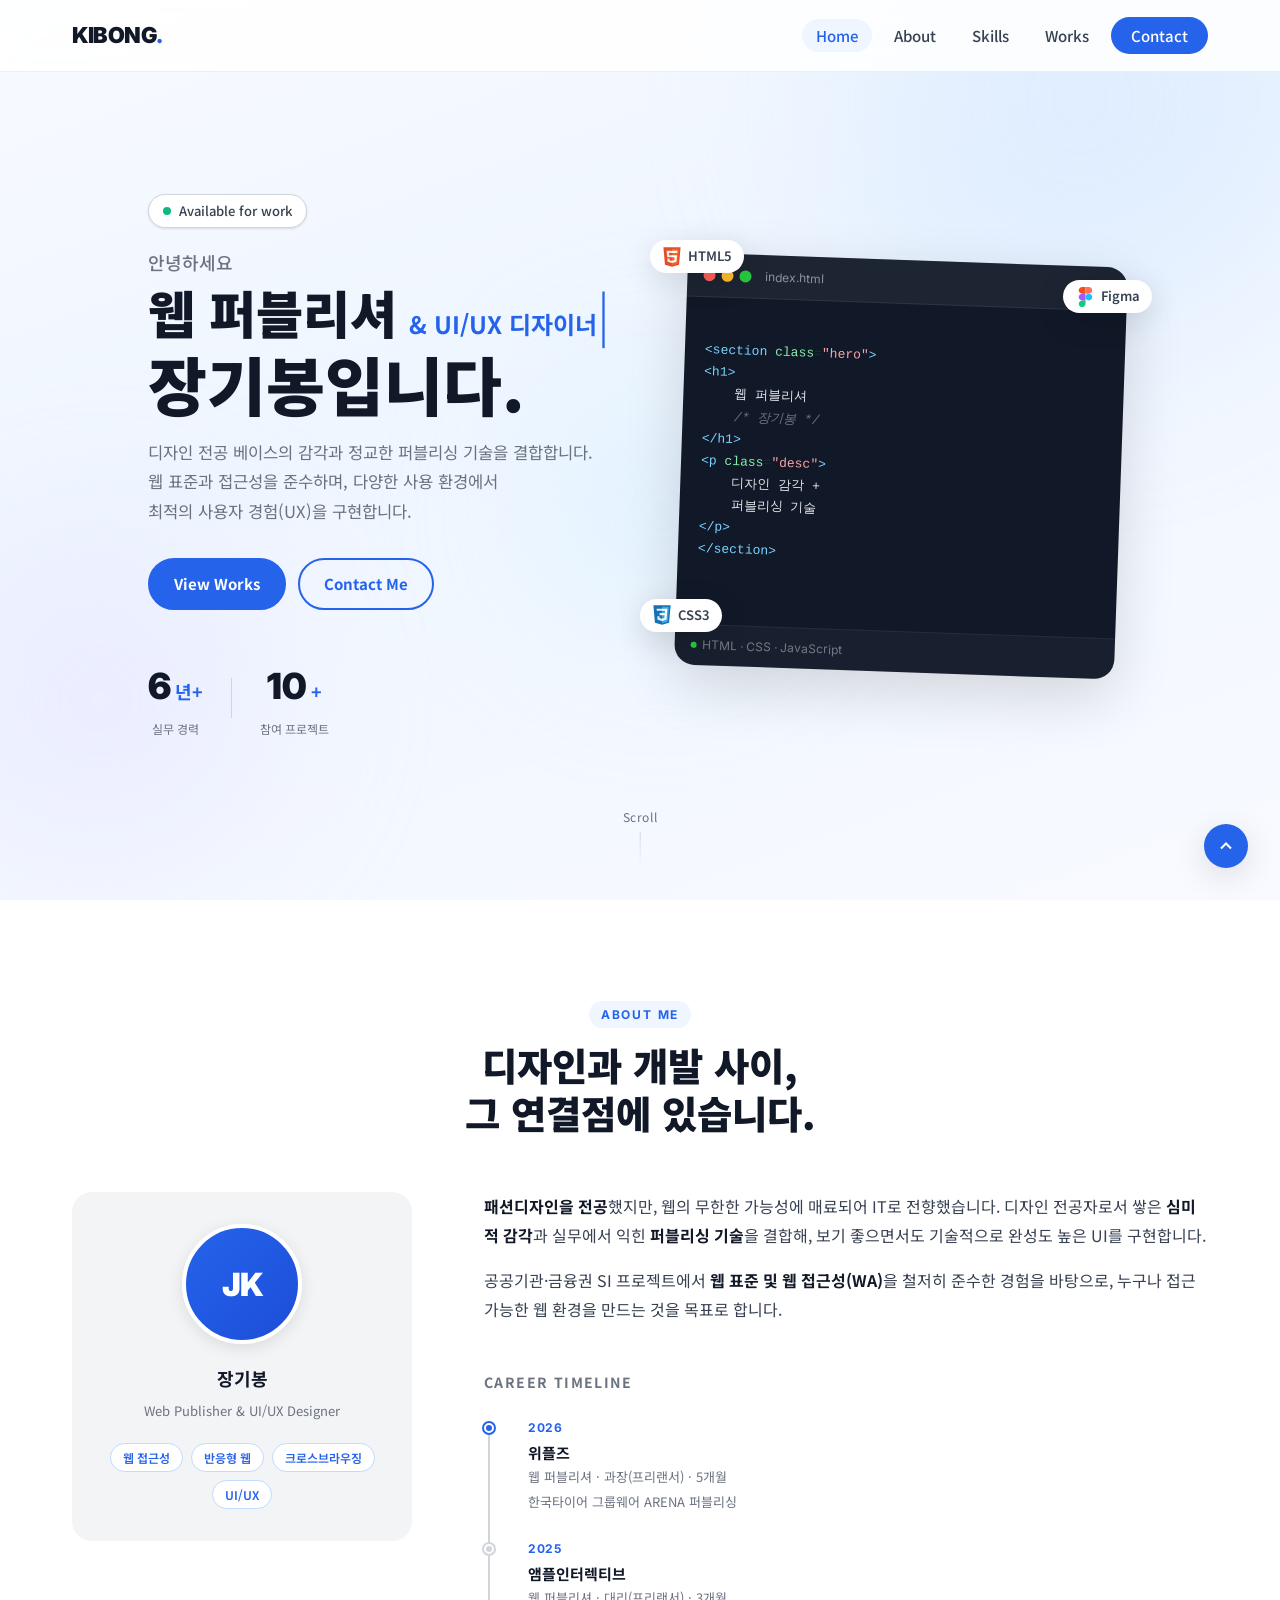
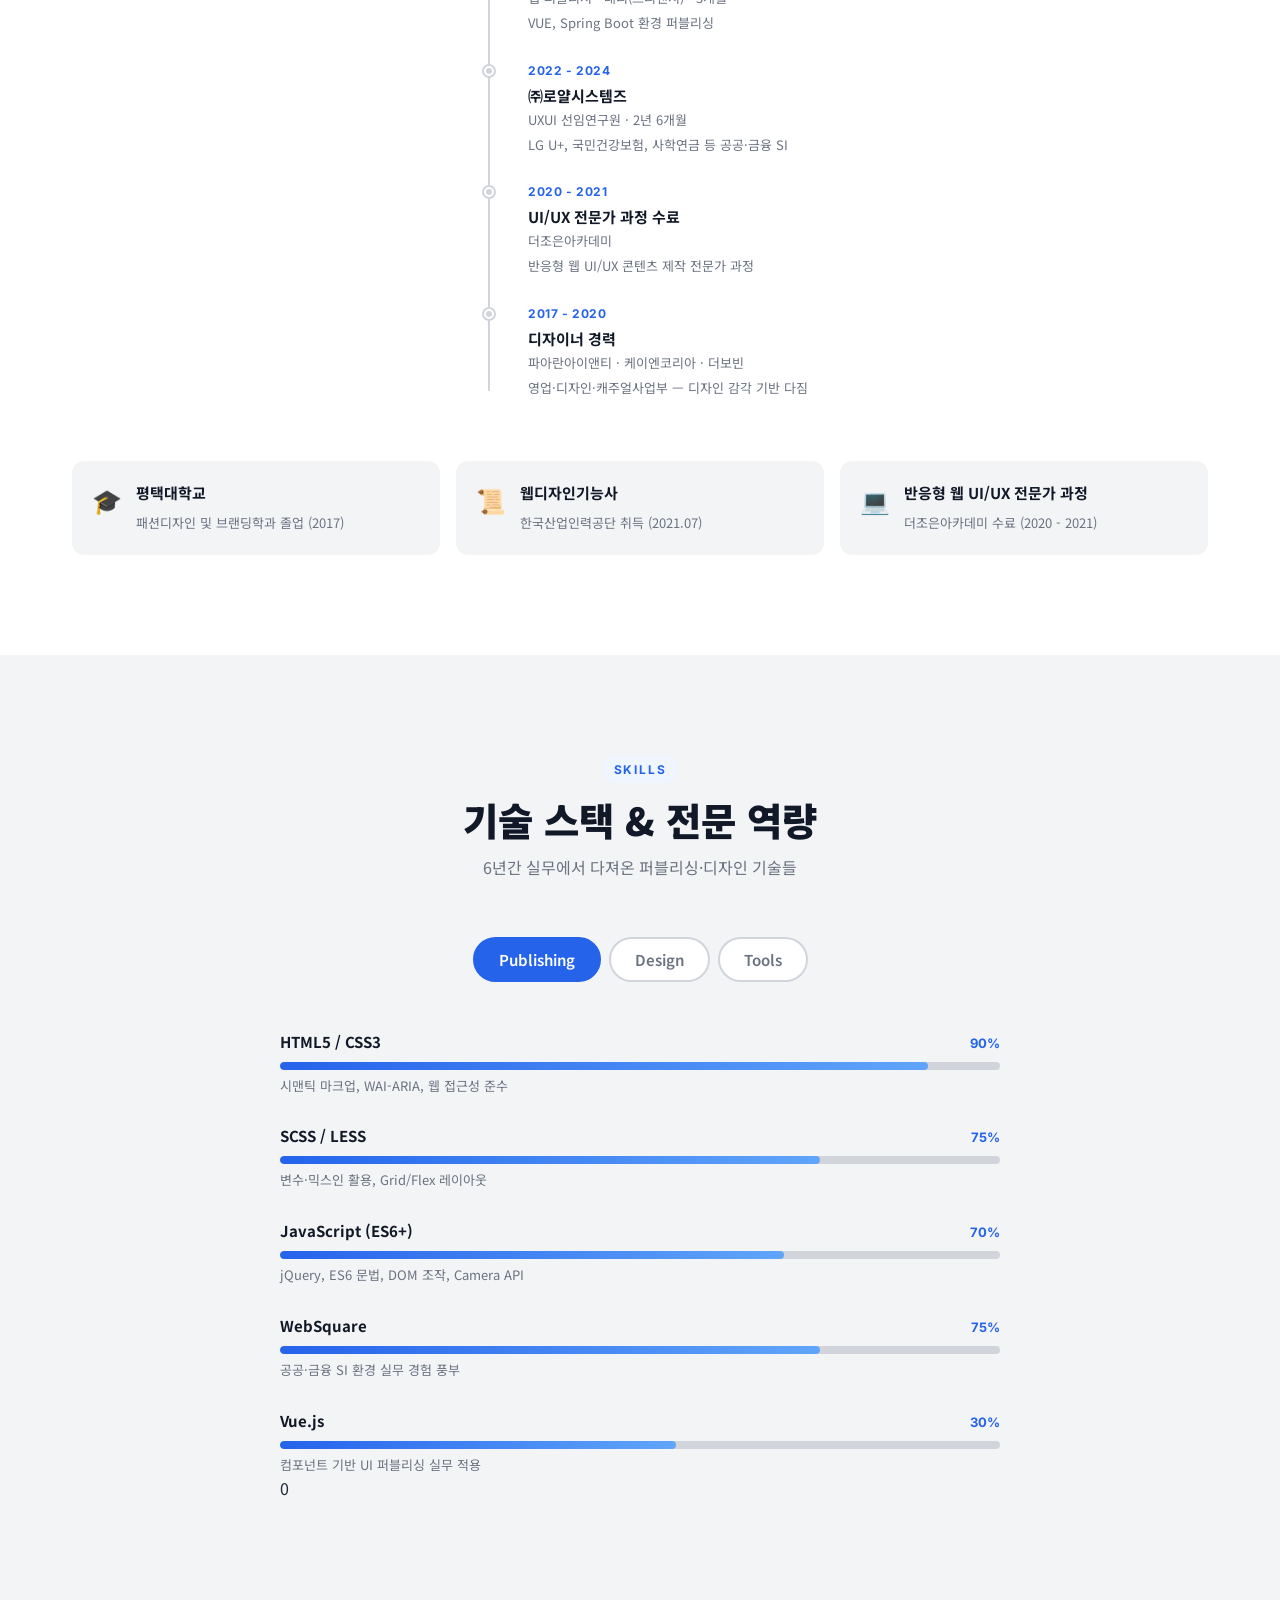
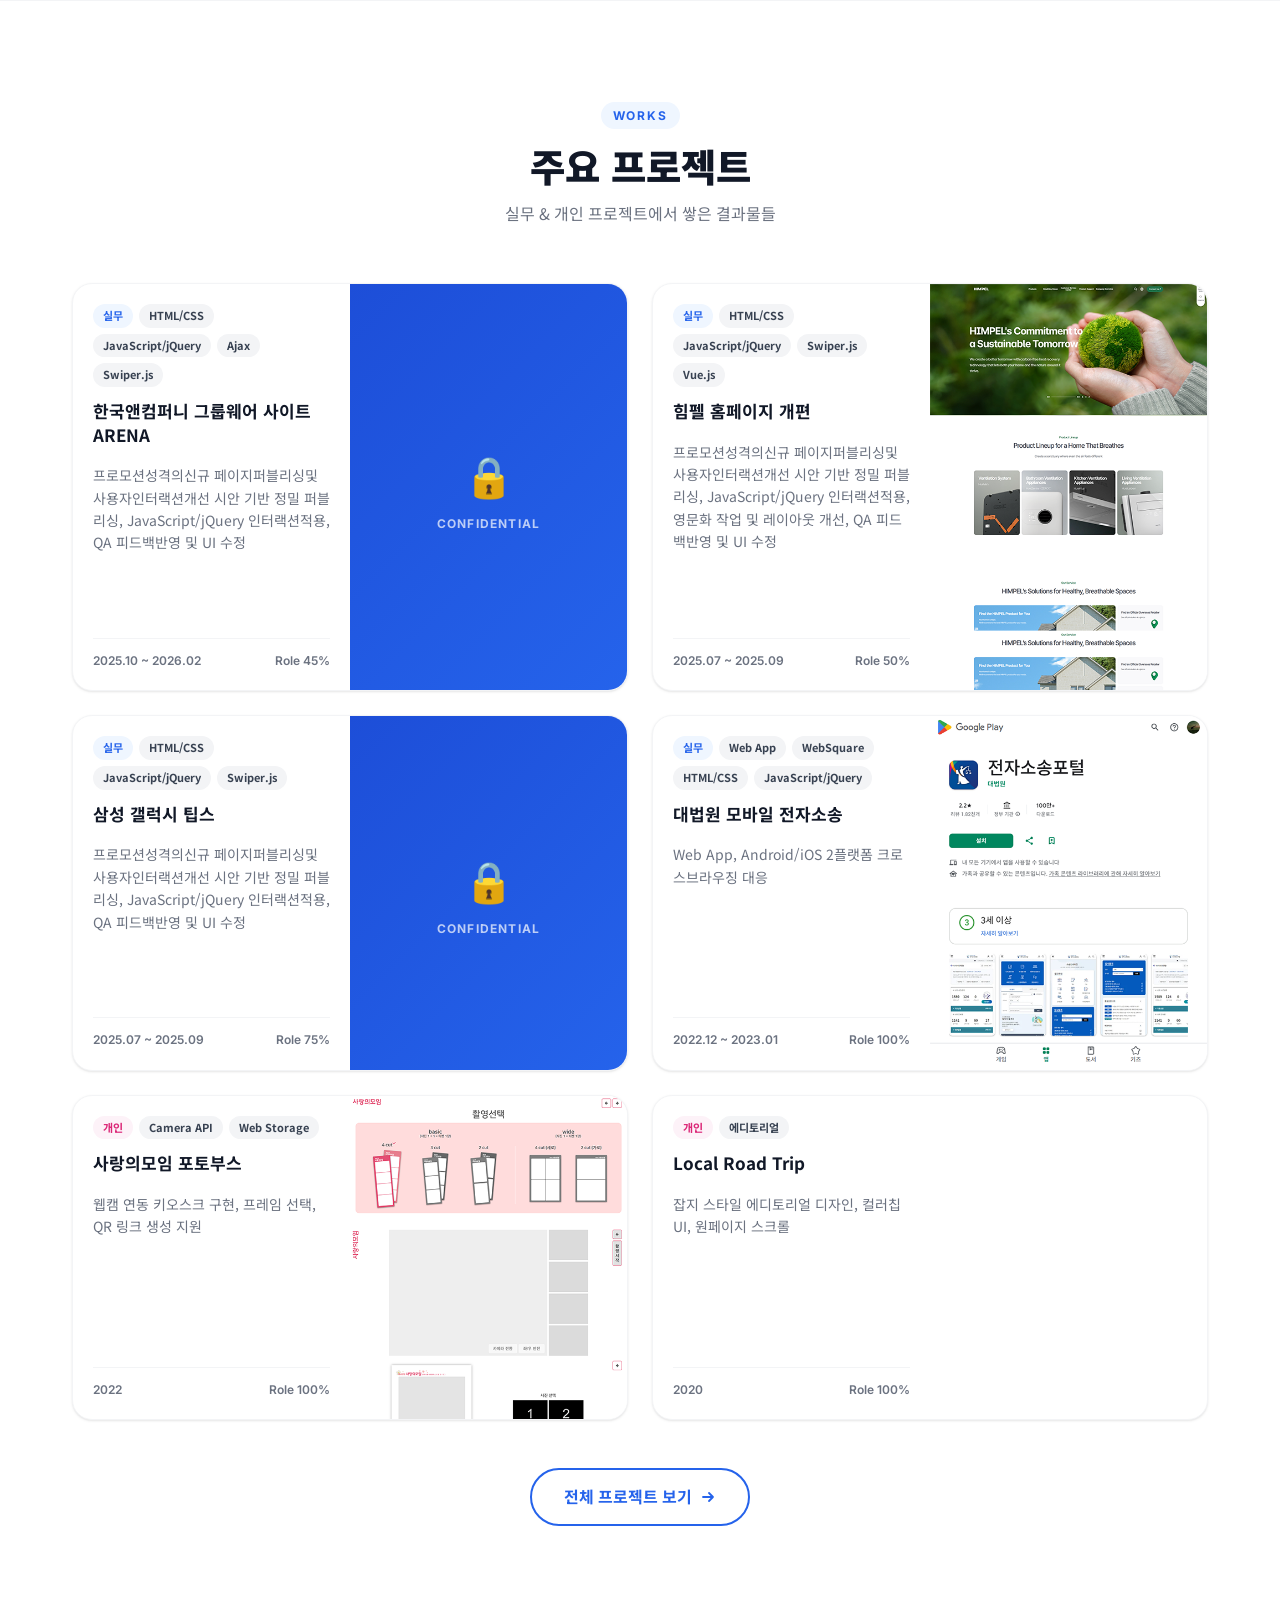
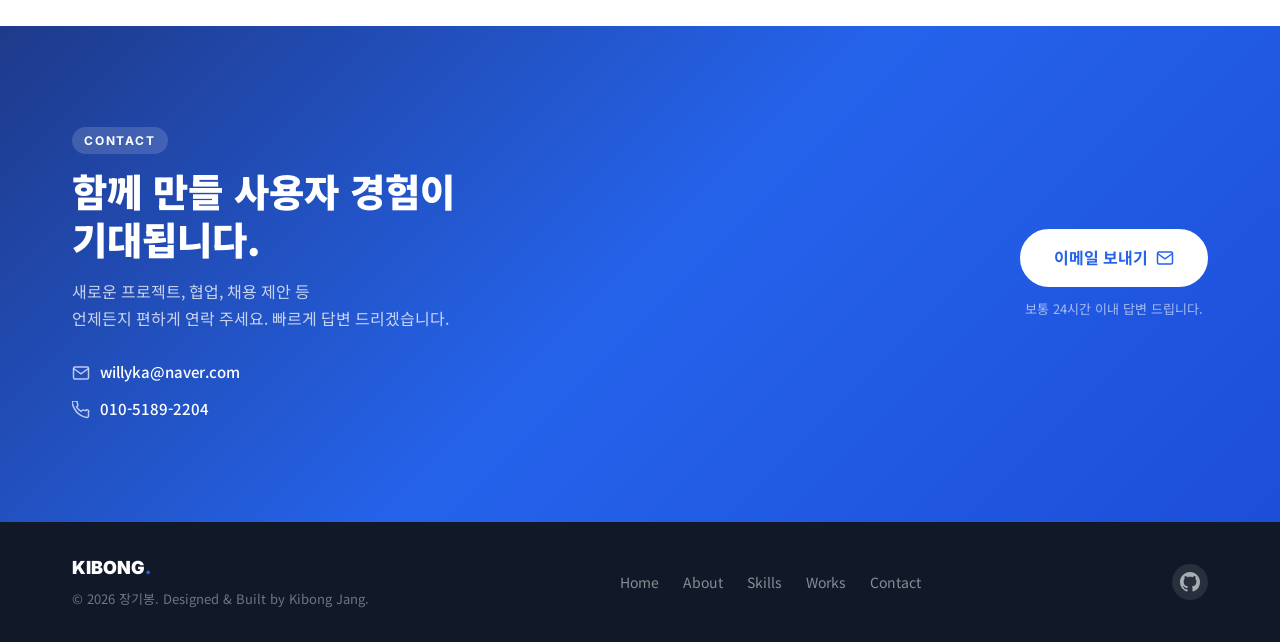
==== commit f71f743a: "포트폴리오 내용 수정" ====
--- a/index.html
+++ b/index.html
@@ -276,7 +276,9 @@
                                         <div class="timeline__body">
                                             <span class="timeline__period">2026</span>
                                             <strong class="timeline__company">위플즈</strong>
-                                            <p class="timeline__role">웹 퍼블리셔 · 대리</p>
+                                            <p class="timeline__role">
+                                                웹 퍼블리셔 · 과장(프리랜서) · 5개월
+                                            </p>
                                             <p class="timeline__desc">
                                                 한국타이어 그룹웨어 ARENA 퍼블리싱
                                             </p>
@@ -287,9 +289,11 @@
                                         <div class="timeline__body">
                                             <span class="timeline__period">2025</span>
                                             <strong class="timeline__company"
-                                                >미래아이앤티 / 앰플인터렉티브</strong
+                                                >앰플인터렉티브</strong
                                             >
-                                            <p class="timeline__role">웹 퍼블리셔 · 대리</p>
+                                            <p class="timeline__role">
+                                                웹 퍼블리셔 · 대리(프리랜서) · 3개월
+                                            </p>
                                             <p class="timeline__desc">
                                                 VUE, Spring Boot 환경 퍼블리싱
                                             </p>
@@ -615,6 +619,7 @@
                                     <span class="work-tag work-tag--company">실무</span>
                                     <span class="work-tag">HTML/CSS</span>
                                     <span class="work-tag">JavaScript/jQuery</span>
+                                    <span class="work-tag">Ajax</span>
                                     <span class="work-tag">Swiper.js</span>
                                 </div>
                                 <h3 class="work-card__title" id="work1-title">
@@ -653,6 +658,7 @@
                                     <span class="work-tag">HTML/CSS</span>
                                     <span class="work-tag">JavaScript/jQuery</span>
                                     <span class="work-tag">Swiper.js</span>
+                                    <span class="work-tag">Vue.js</span>
                                 </div>
                                 <h3 class="work-card__title" id="work2-title">
                                     힘펠 홈페이지 개편
@@ -693,6 +699,7 @@
                                     <span class="work-tag work-tag--company">실무</span>
                                     <span class="work-tag">HTML/CSS</span>
                                     <span class="work-tag">JavaScript/jQuery</span>
+                                    <span class="work-tag">Swiper.js</span>
                                 </div>
                                 <h3 class="work-card__title" id="work3-title">삼성 갤럭시 팁스</h3>
                                 <p class="work-card__desc">
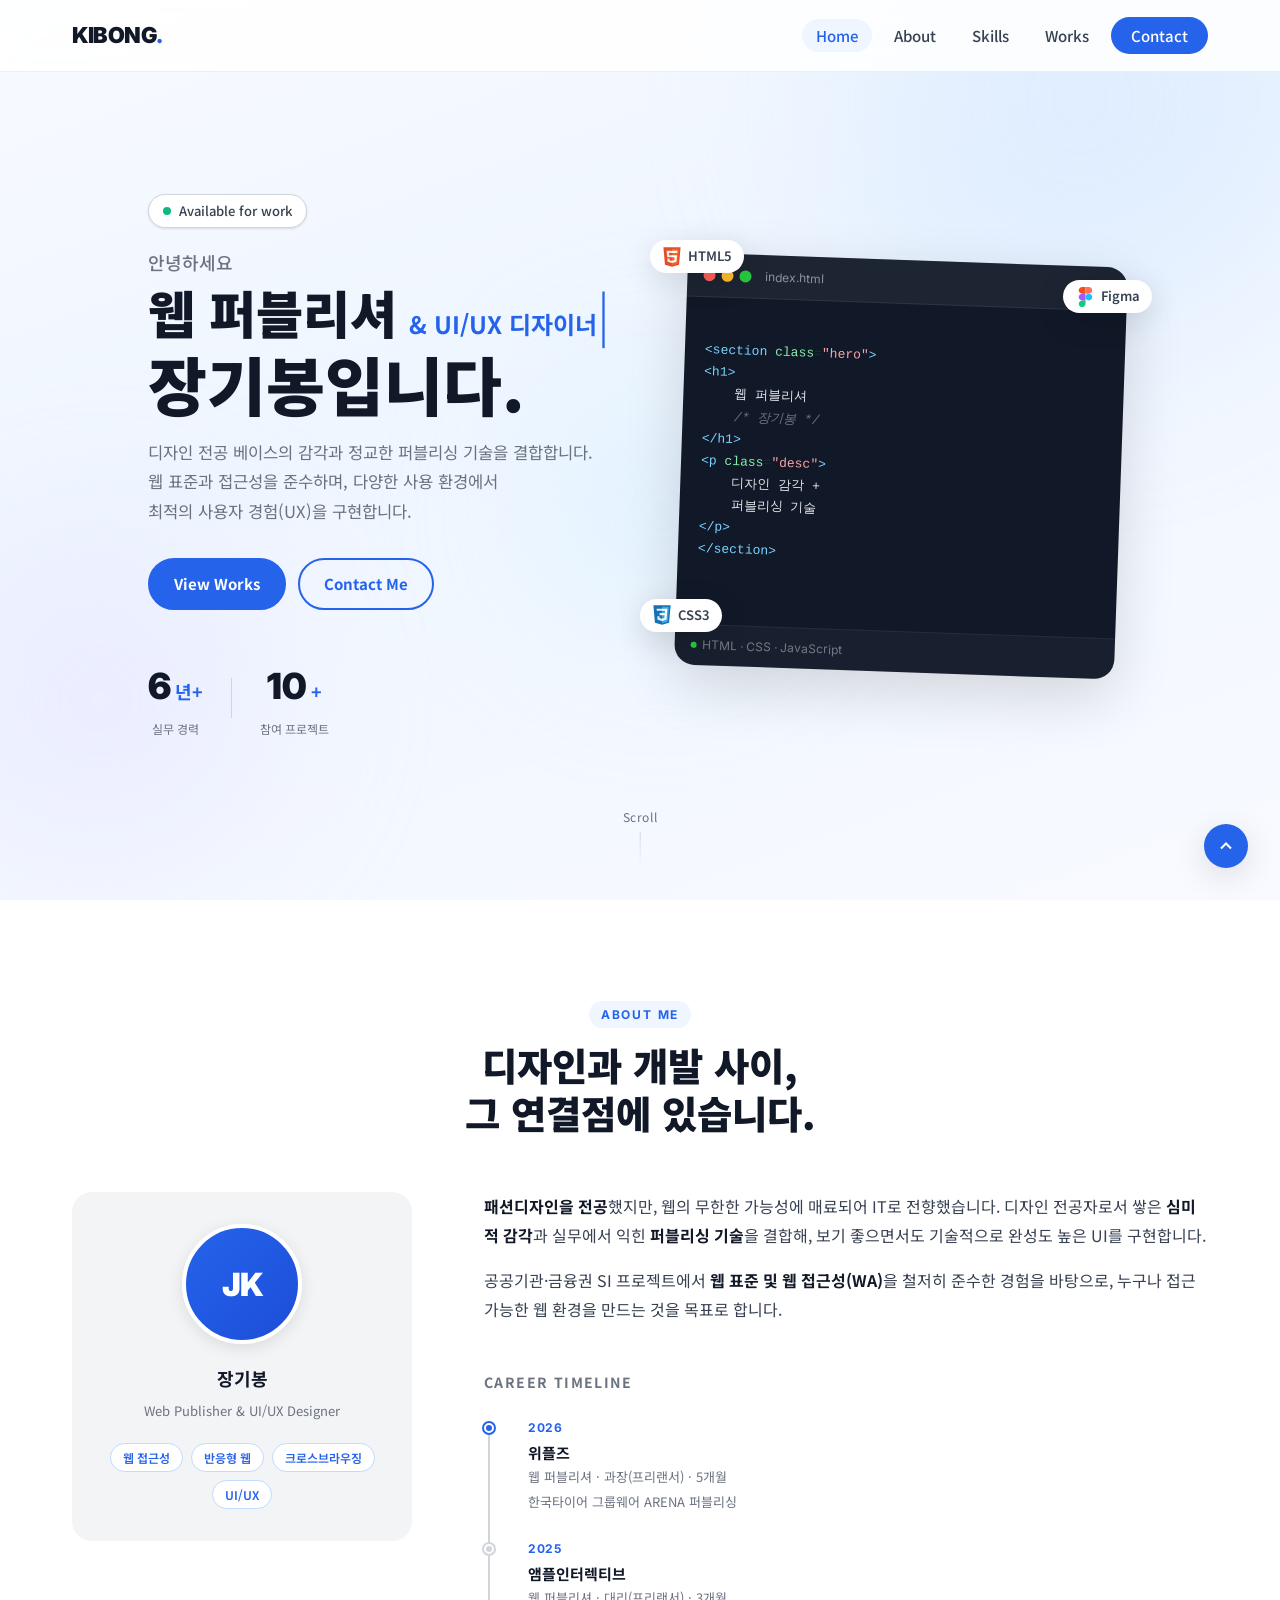
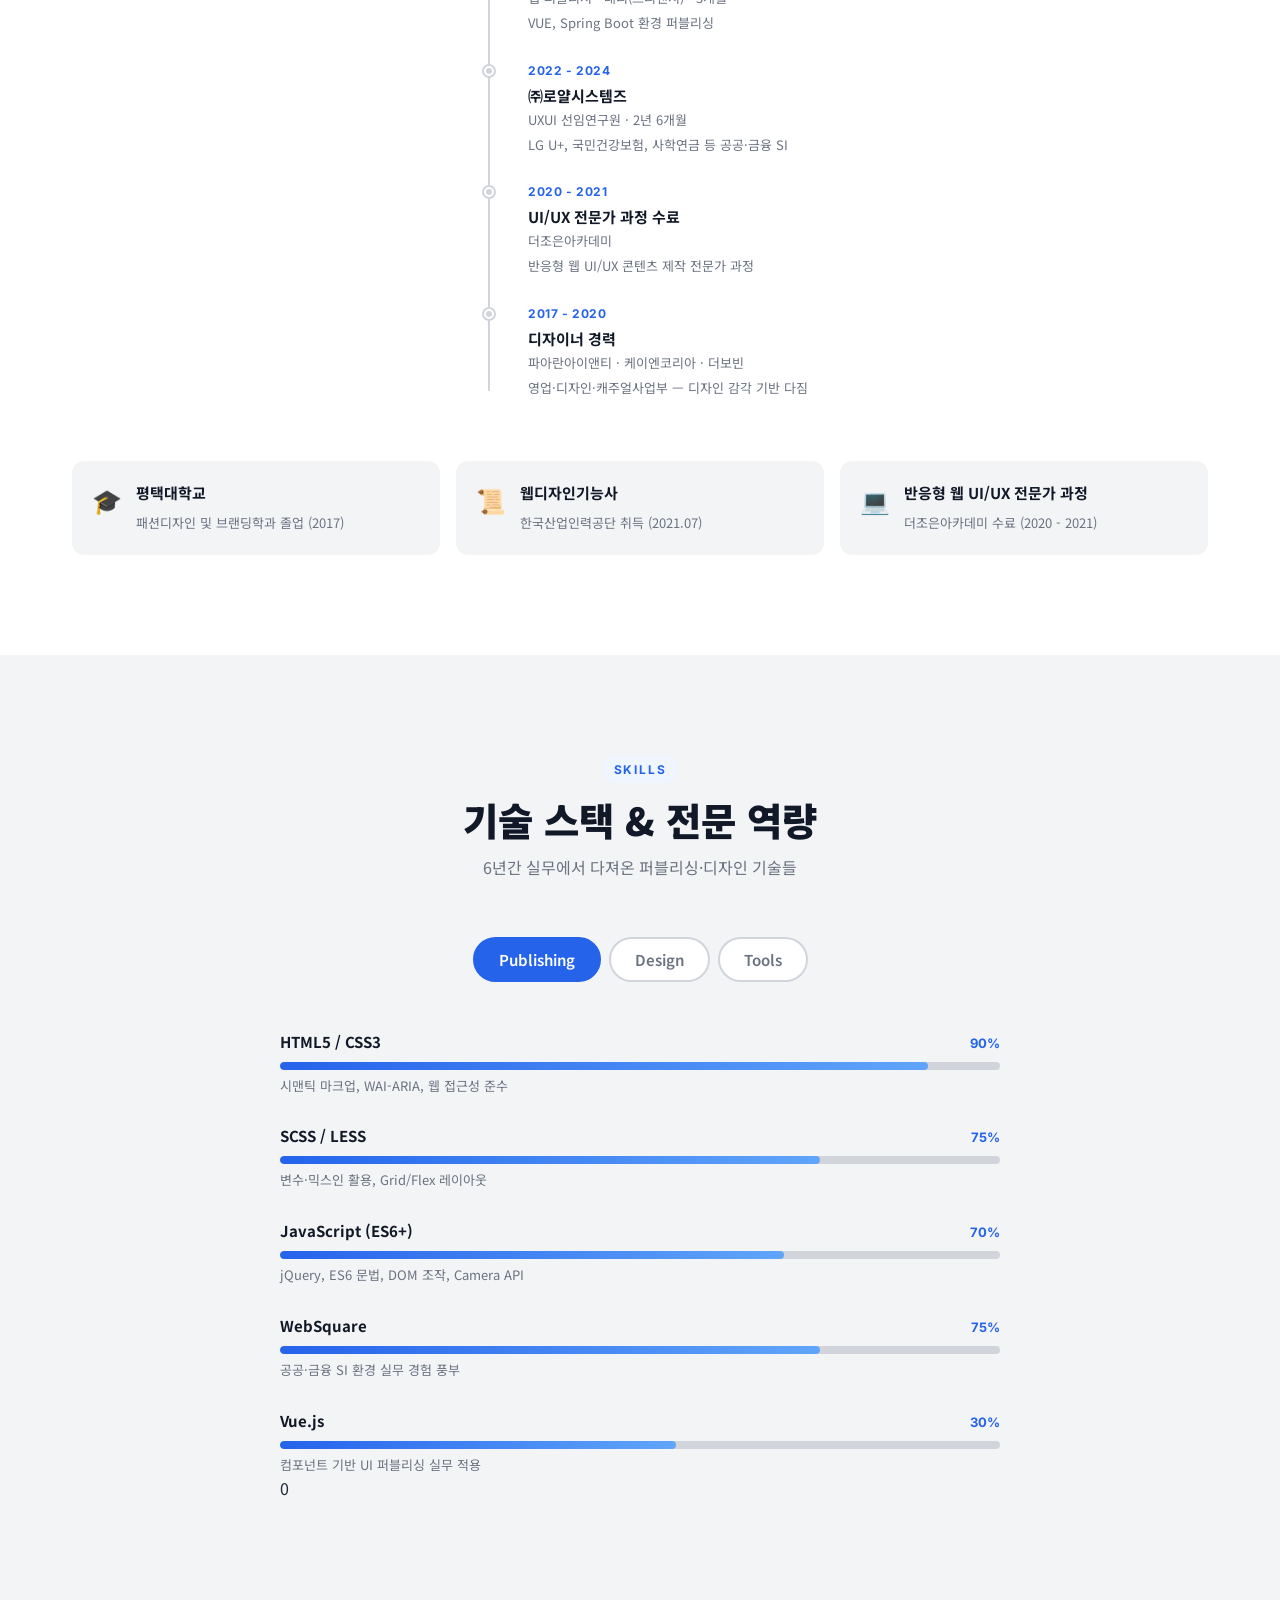
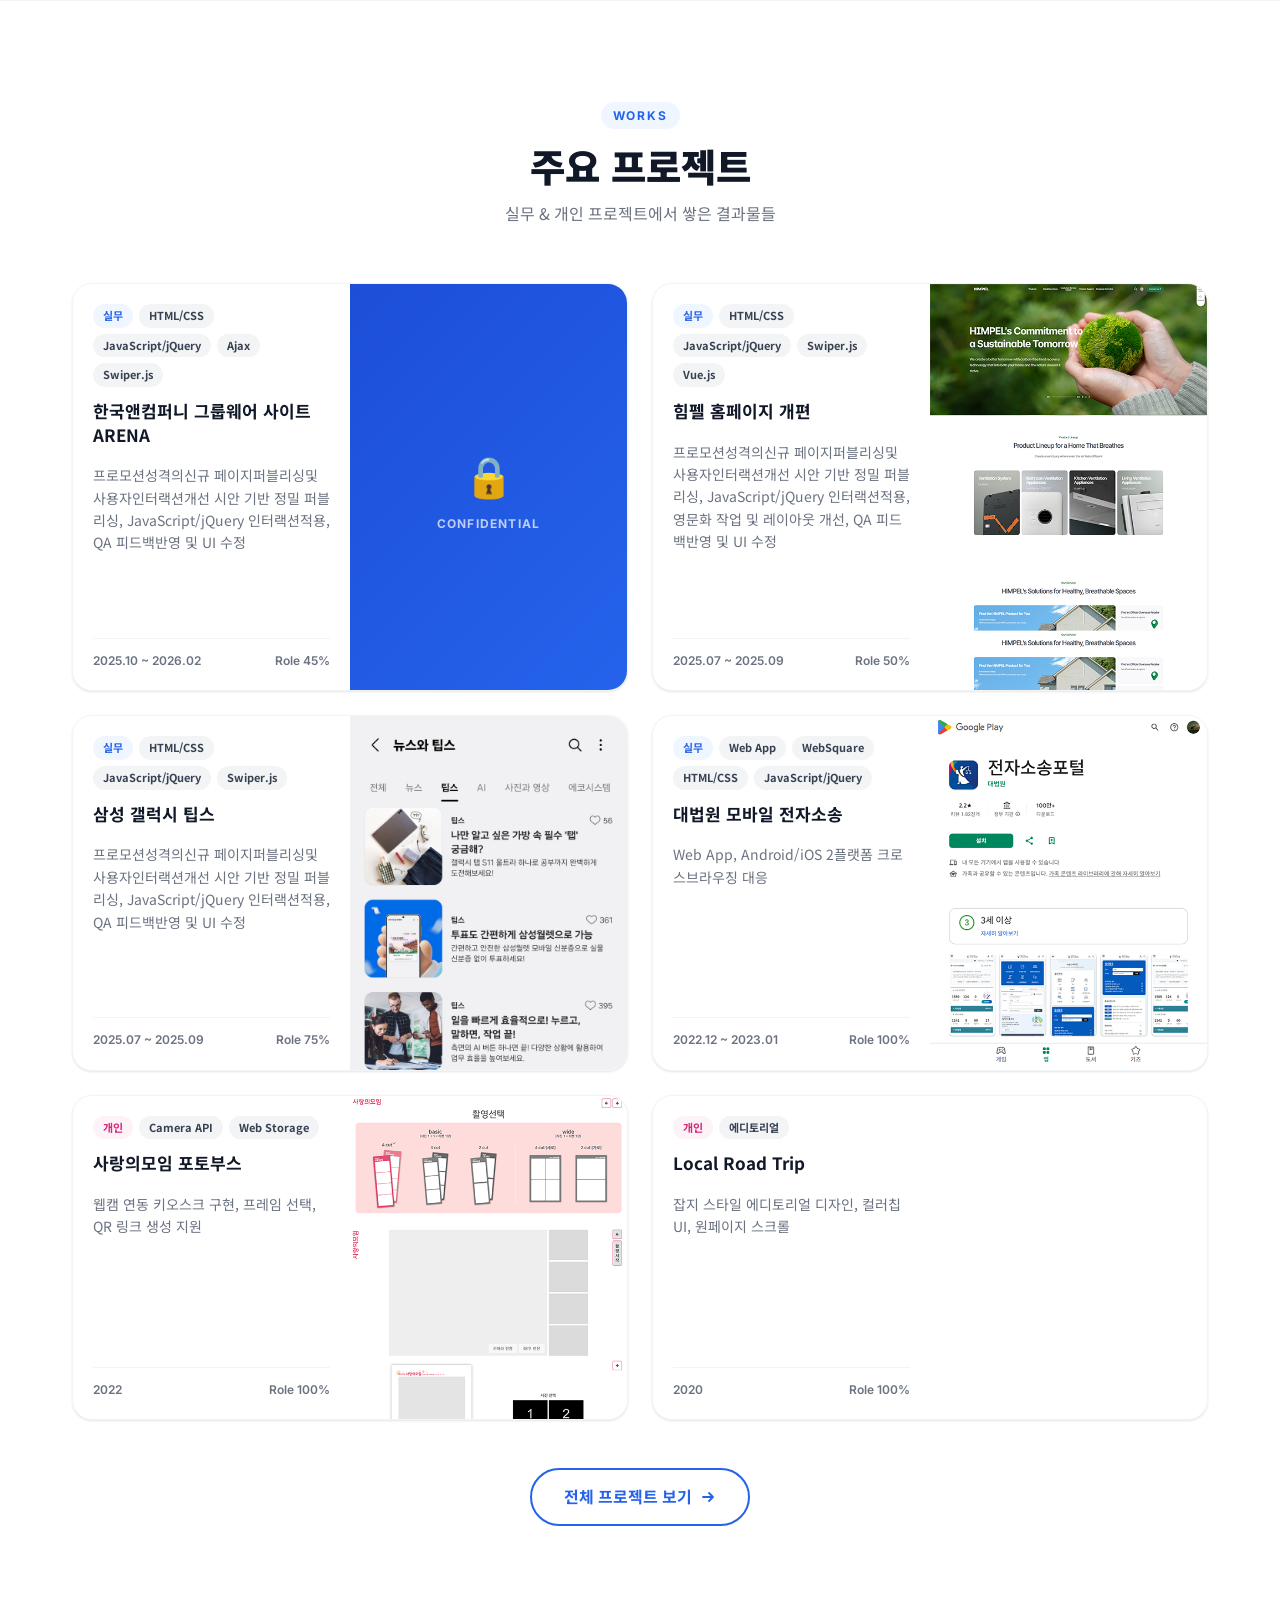
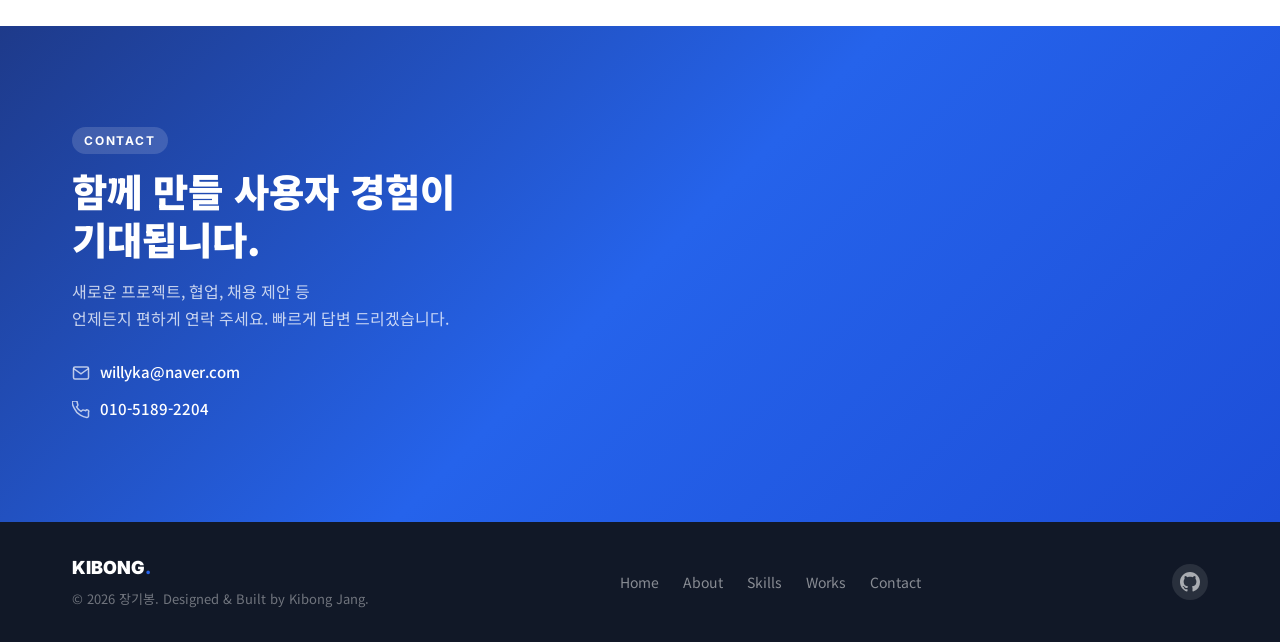
==== commit 93b3a71b: "링크 추가 및 푸터 수정" ====
--- a/index.html
+++ b/index.html
@@ -713,14 +713,15 @@
                                 </div>
                             </div>
                             <div class="work-card__thumb">
-                                <div class="work-card__thumb-inner work-card__thumb-inner--blue">
-                                    <span class="work-thumb-icon" aria-hidden="true">🔒</span>
-                                    <span class="work-thumb-label">Confidential</span>
+                                <div class="work-card__thumb-inner work3">
+                                    <!-- <span class="work-thumb-icon" aria-hidden="true">🔒</span>
+                                    <span class="work-thumb-label">Confidential</span> -->
                                 </div>
                                 <div class="work-card__overlay">
-                                    <span class="work-card__overlay-text"
-                                        >면접 시 상세 설명 가능</span
-                                    >
+                                    <span class="work-card__overlay-text">
+                                        삼성 맴버스 앱<br />
+                                        "뉴스 와 팁스"에서 확인 가능
+                                    </span>
                                 </div>
                             </div>
                         </article>
@@ -791,7 +792,7 @@
                                 </div>
                                 <div class="work-card__overlay">
                                     <a
-                                        href="#"
+                                        href="https://jangkibong.github.io/love_gathering_photo/"
                                         class="work-card__overlay-btn"
                                         aria-label="포토부스 사이트 방문"
                                         >Visit Site →</a
@@ -823,7 +824,7 @@
                                 </div>
                                 <div class="work-card__overlay">
                                     <a
-                                        href="#"
+                                        href="https://jangkibong.github.io/willytrip/"
                                         class="work-card__overlay-btn"
                                         aria-label="여행 가이드 사이트 방문"
                                         >Visit Site →</a
@@ -905,25 +906,6 @@
                                     <a href="tel:01051892204" class="contact-link">010-5189-2204</a>
                                 </li>
                             </ul>
-                        </div>
-
-                        <div class="contact-cta__action">
-                            <a href="mailto:willyka@naver.com" class="btn btn--white btn--lg">
-                                이메일 보내기
-                                <svg
-                                    width="18"
-                                    height="18"
-                                    viewBox="0 0 24 24"
-                                    fill="none"
-                                    stroke="currentColor"
-                                    stroke-width="2"
-                                    aria-hidden="true">
-                                    <path
-                                        d="M4 4h16c1.1 0 2 .9 2 2v12c0 1.1-.9 2-2 2H4c-1.1 0-2-.9-2-2V6c0-1.1.9-2 2-2z" />
-                                    <polyline points="22,6 12,13 2,6" />
-                                </svg>
-                            </a>
-                            <p class="contact-cta__note">보통 24시간 이내 답변 드립니다.</p>
                         </div>
                     </div>
                 </div>
--- a/style.css
+++ b/style.css
@@ -1258,6 +1258,9 @@
 .work-card__thumb-inner.work2 {
     background-image: url(./images/himpel_eng.png);
 }
+.work-card__thumb-inner.work3 {
+    background-image: url(./images/samsung_galaxy_tips.jpg);
+}
 .work-card__thumb-inner.work4 {
     background-image: url(./images/scourt_mobile.png);
 }
@@ -1277,6 +1280,7 @@
     font-weight: 700;
     letter-spacing: 0.1em;
     color: rgba(255, 255, 255, 0.7);
+    text-align: center;
     text-transform: uppercase;
 }
 
@@ -1299,6 +1303,7 @@
     color: rgba(255, 255, 255, 0.8);
     font-size: 0.875rem;
     font-weight: 500;
+    text-align: center;
 }
 
 .work-card__overlay-btn {
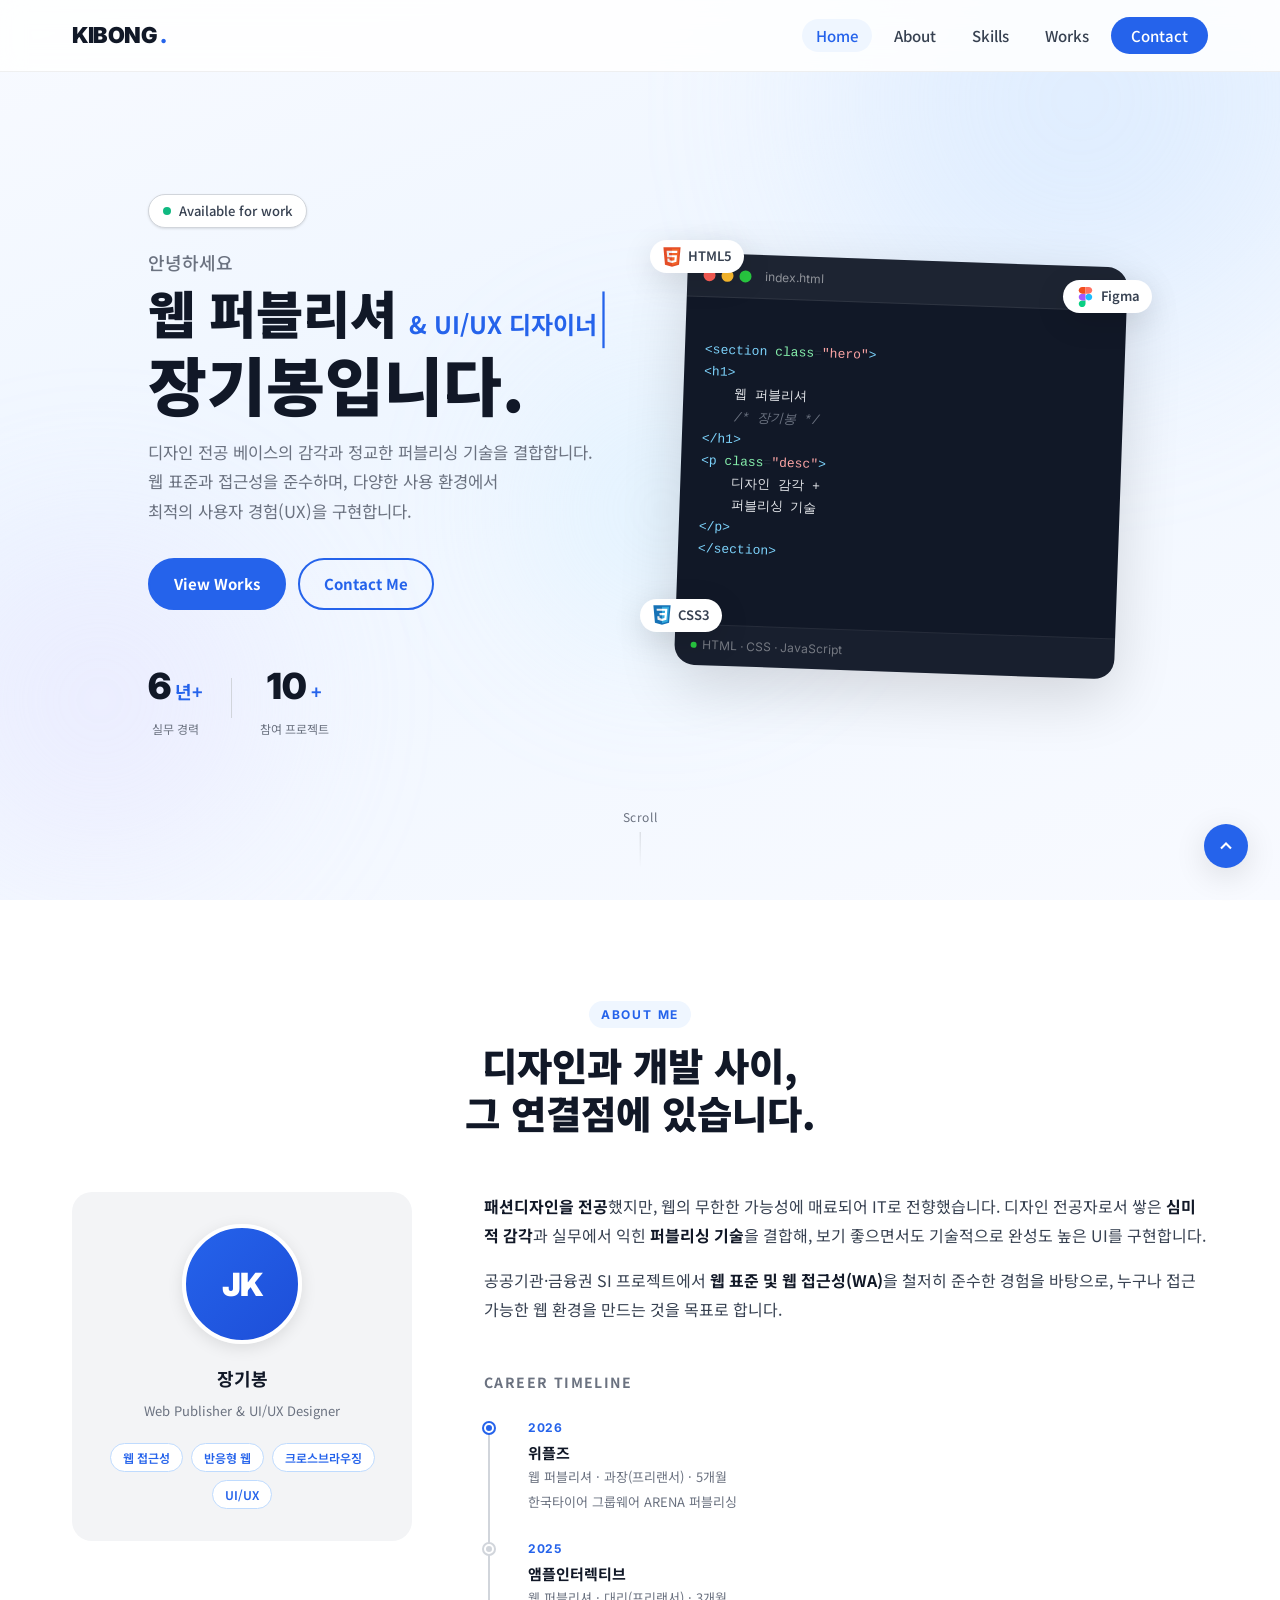
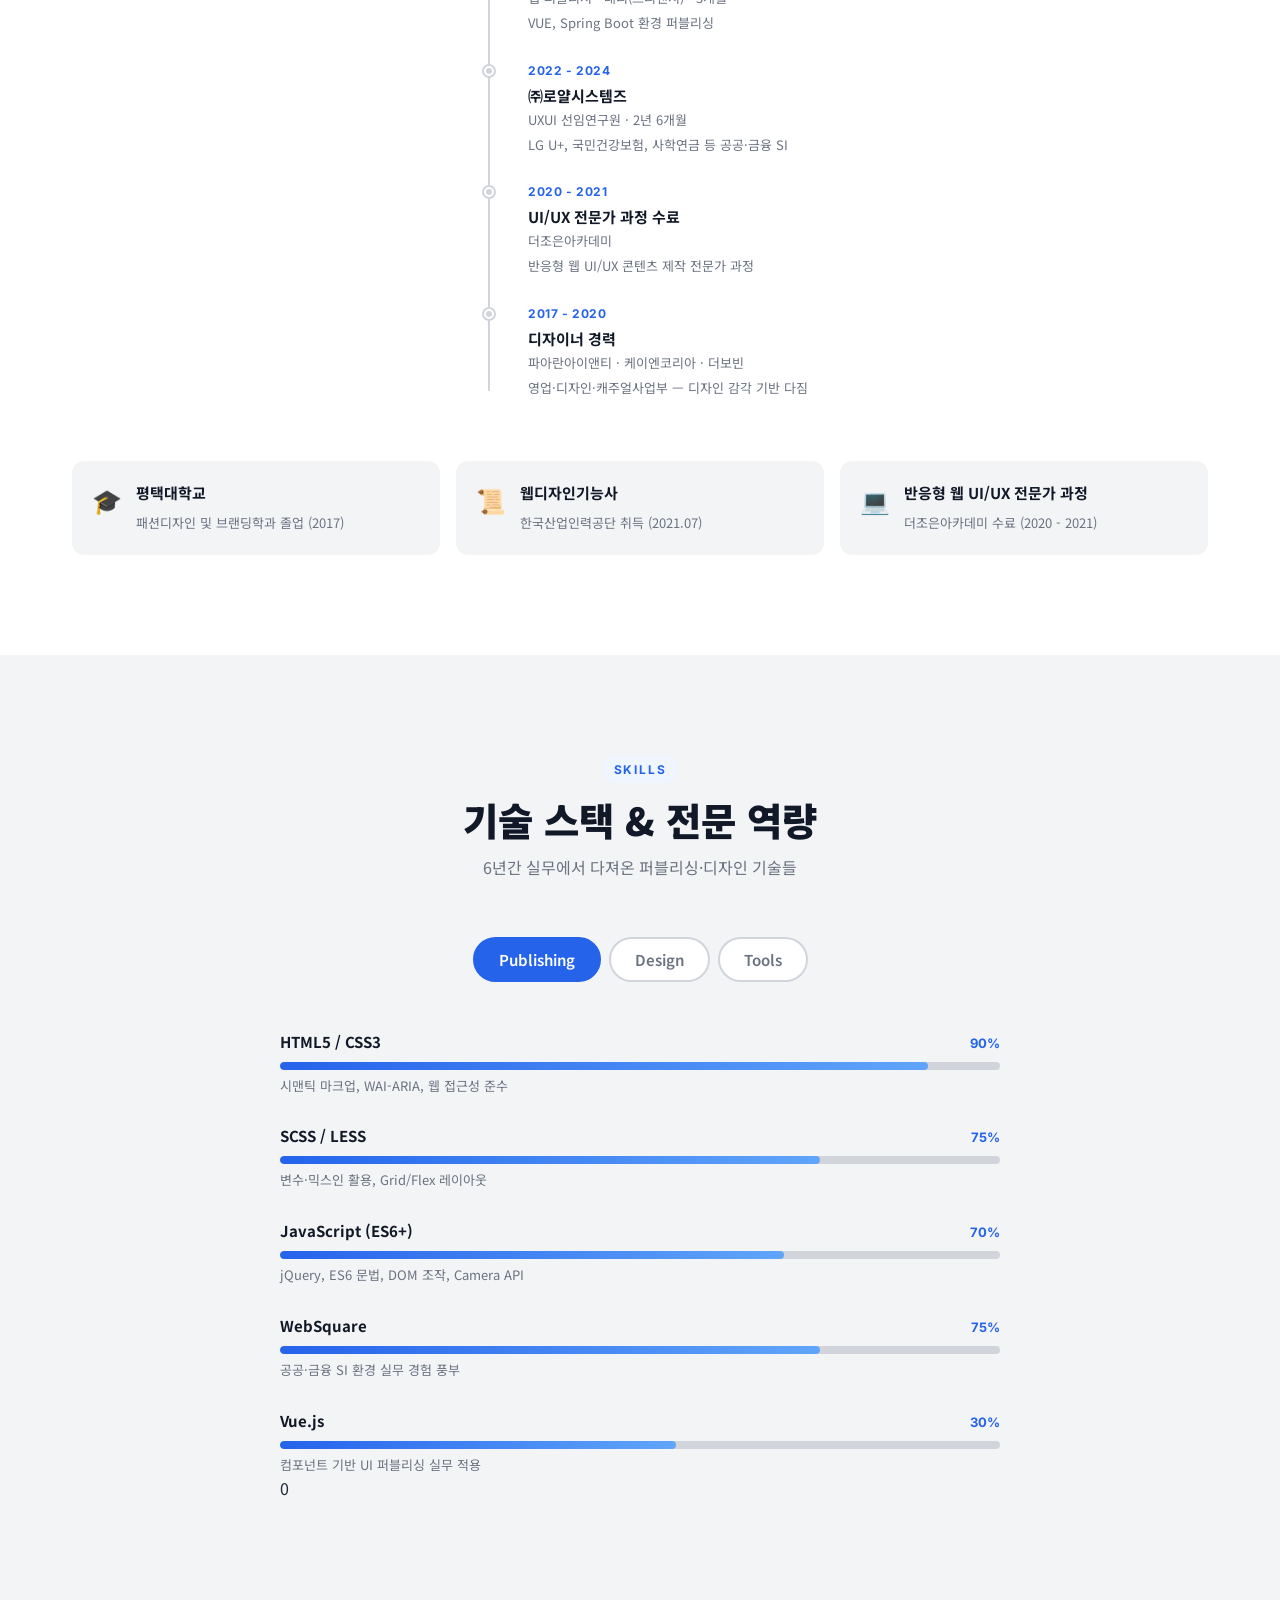
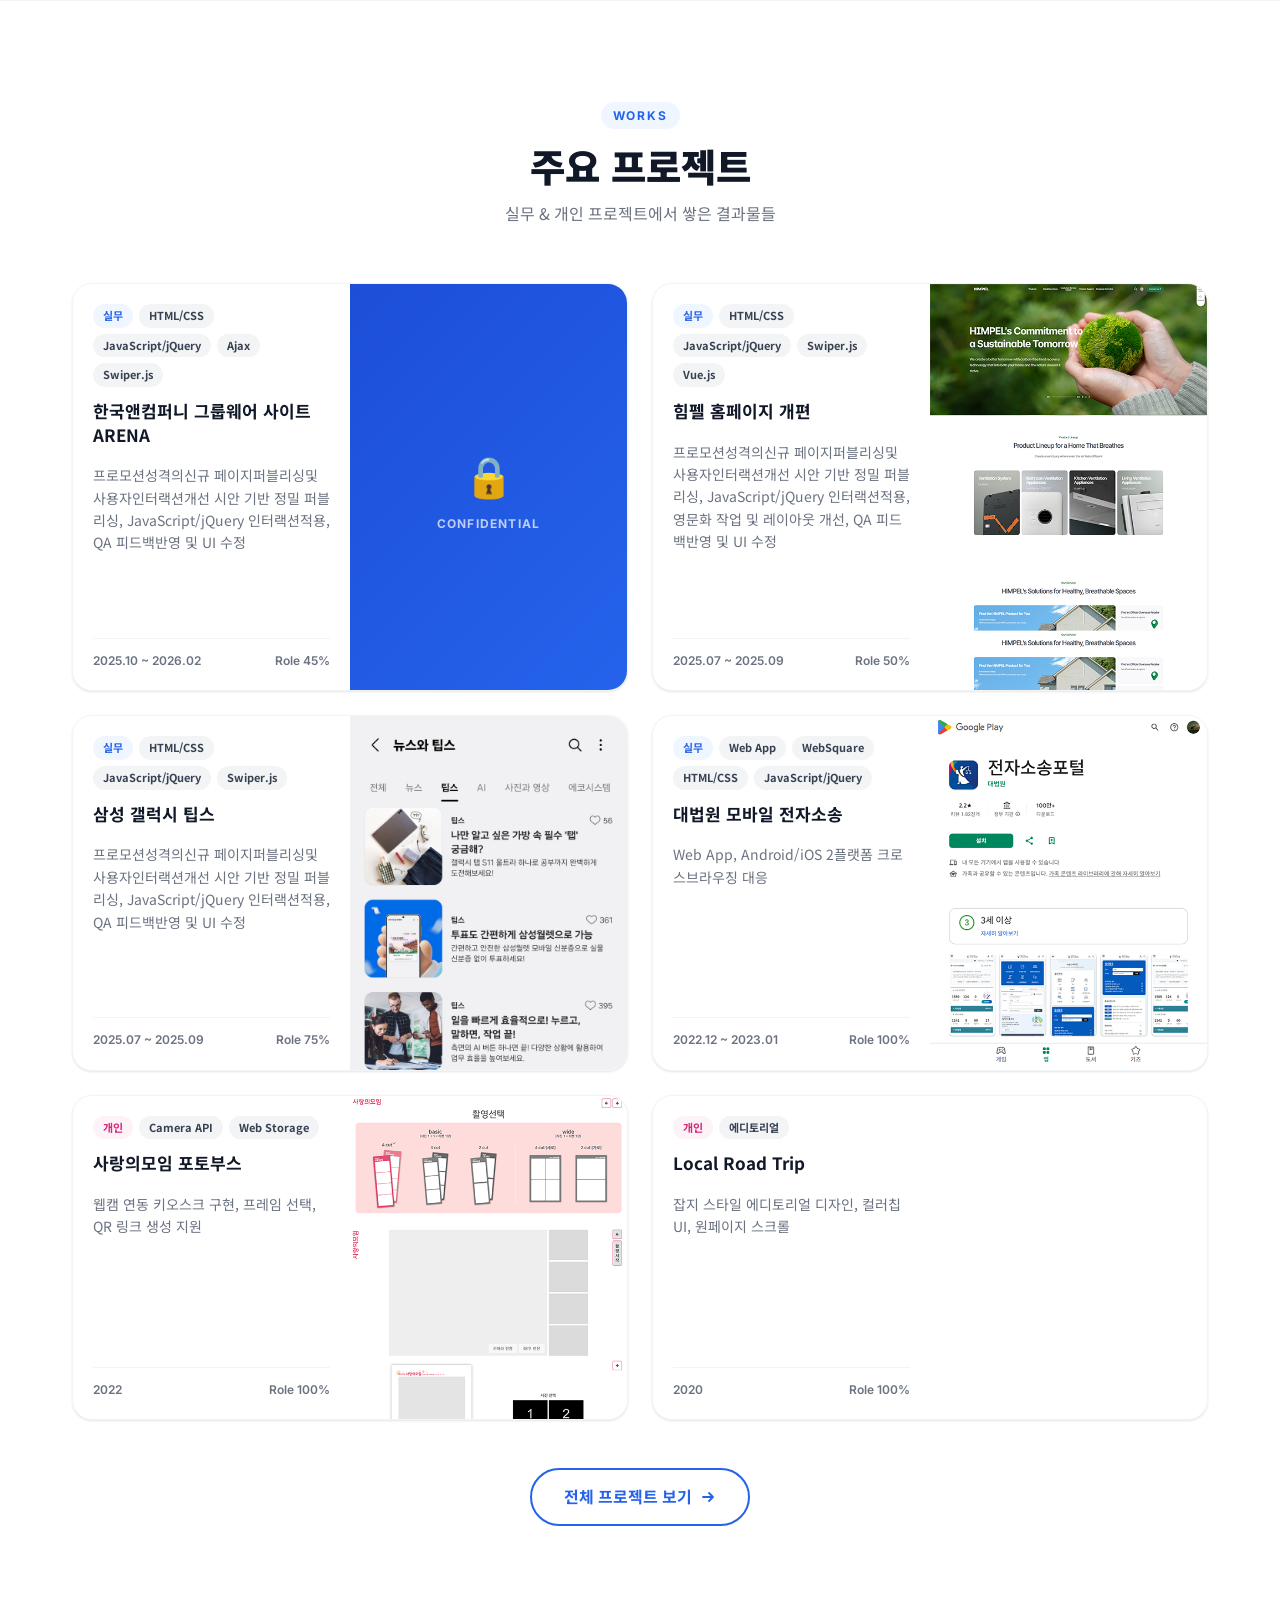
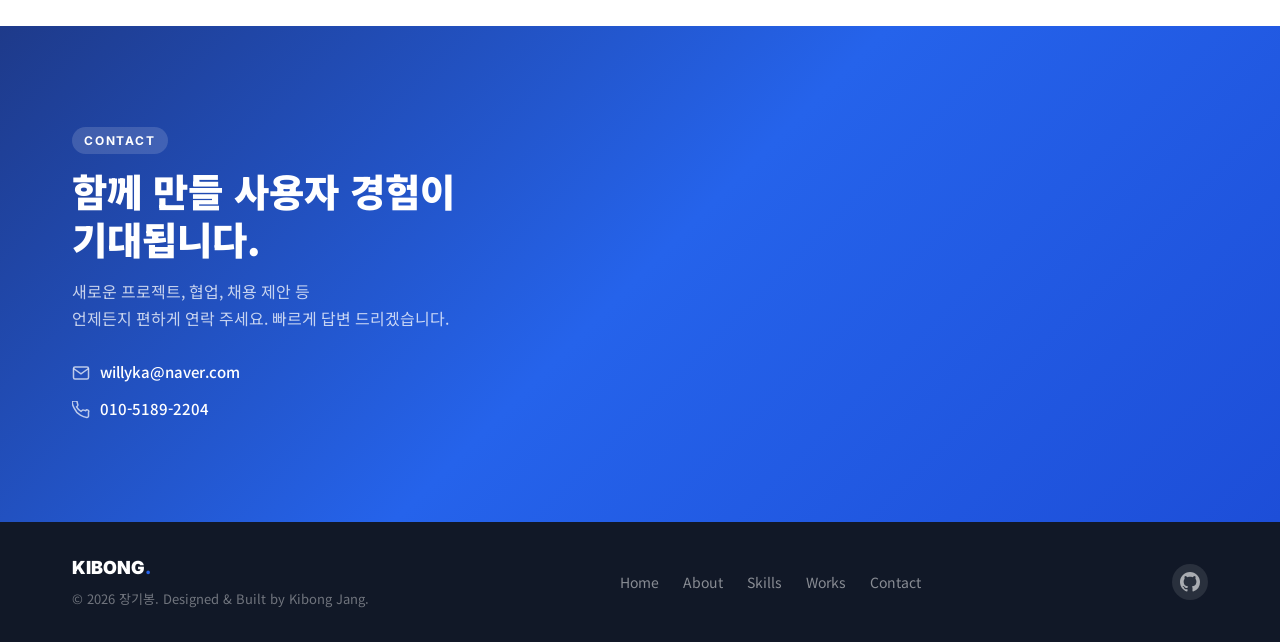
==== commit e24a50a4: "이미지 , 스타일 추가" ====
--- a/index.html
+++ b/index.html
@@ -25,7 +25,10 @@
             <div class="container header__inner">
                 <!-- 로고 -->
                 <a href="#home" class="header__logo" aria-label="메인으로 이동">
-                    <span class="logo-text">KIBONG<span class="logo-dot">.</span></span>
+                    <span class="logo-text">
+                        KIBONG
+                        <span class="logo-dot">.</span>
+                    </span>
                 </a>
 
                 <!-- 데스크탑 네비게이션 -->
@@ -523,8 +526,8 @@
                         <div class="tools-grid fade-up">
                             <div class="tool-chip">
                                 <img
-                                    src="https://cdn.jsdelivr.net/gh/devicons/devicon/icons/vscode/vscode-original.svg"
-                                    alt=""
+                                    src="./images/icon/vscode-original.svg"
+                                    alt="vscode"
                                     width="24"
                                     height="24"
                                     aria-hidden="true" />
@@ -532,8 +535,8 @@
                             </div>
                             <div class="tool-chip">
                                 <img
-                                    src="https://cdn.jsdelivr.net/gh/devicons/devicon/icons/github/github-original.svg"
-                                    alt=""
+                                    src="./images/icon/github-original.svg"
+                                    alt="GitHub"
                                     width="24"
                                     height="24"
                                     aria-hidden="true" />
@@ -541,57 +544,66 @@
                             </div>
                             <div class="tool-chip">
                                 <img
-                                    src="https://cdn.jsdelivr.net/gh/devicons/devicon/icons/git/git-original.svg"
-                                    alt=""
+                                    src="./images/icon/git-original.svg"
+                                    alt="Git"
                                     width="24"
                                     height="24"
                                     aria-hidden="true" />
-                                Git / SVN
+                                Git
                             </div>
                             <div class="tool-chip">
                                 <img
-                                    src="https://cdn.jsdelivr.net/gh/devicons/devicon/icons/webpack/webpack-original.svg"
-                                    alt=""
+                                    src="./images/icon/intellij-original.svg"
+                                    alt="IntelliJ IDEA"
+                                    width="24"
+                                    height="24"
+                                    aria-hidden="true" />
+                                IntelliJ
+                            </div>
+                            <div class="tool-chip">
+                                <img
+                                    src="./images/icon/eclipse-original.svg"
+                                    alt="Eclipse"
+                                    width="24"
+                                    height="24"
+                                    aria-hidden="true" />
+                                Eclipse
+                            </div>
+                            <div class="tool-chip">
+                                <img
+                                    src="./images/icon/websquare-original.svg"
+                                    alt="websquare"
+                                    width="24"
+                                    height="24"
+                                    aria-hidden="true" />
+                                Websquare
+                            </div>
+                            <div class="tool-chip hide">
+                                <img
+                                    src="./images/icon/webpack-original.svg"
+                                    alt="Webpack"
                                     width="24"
                                     height="24"
                                     aria-hidden="true" />
                                 Webpack
                             </div>
-                            <div class="tool-chip">
+                            <div class="tool-chip hide">
                                 <img
-                                    src="https://cdn.jsdelivr.net/gh/devicons/devicon/icons/vuejs/vuejs-original.svg"
-                                    alt=""
+                                    src="./images/icon/vuejs-original.svg"
+                                    alt="Vue.js"
                                     width="24"
                                     height="24"
                                     aria-hidden="true" />
                                 Vue.js
                             </div>
-                            <div class="tool-chip">
+                            <div class="tool-chip hide">
                                 <img
-                                    src="https://cdn.jsdelivr.net/gh/devicons/devicon/icons/spring/spring-original.svg"
-                                    alt=""
+                                    src="./images/icon/spring-original.svg"
+                                    alt="Spring Boot"
                                     width="24"
                                     height="24"
                                     aria-hidden="true" />
                                 Spring Boot
-                            </div>
-                            <div class="tool-chip">
-                                <img
-                                    src="https://cdn.jsdelivr.net/gh/devicons/devicon/icons/intellij/intellij-original.svg"
-                                    alt=""
-                                    width="24"
-                                    height="24"
-                                    aria-hidden="true" />
-                                IntelliJ
-                            </div>
-                            <div class="tool-chip">
-                                <img
-                                    src="https://cdn.jsdelivr.net/gh/devicons/devicon/icons/eclipse/eclipse-original.svg"
-                                    alt=""
-                                    width="24"
-                                    height="24"
-                                    aria-hidden="true" />
-                                Eclipse
                             </div>
                         </div>
                     </div>
@@ -933,13 +945,11 @@
                     </ul>
                 </nav>
                 <div class="footer__social">
-                    <!-- GitHub 링크 (추후 본인 URL로 교체) -->
                     <a
-                        href="https://github.com/"
+                        href="https://github.com/jangkibong"
                         target="_blank"
                         rel="noopener noreferrer"
                         class="social-link"
-                        i
                         aria-label="GitHub 프로필">
                         <svg
                             width="20"
@@ -950,6 +960,7 @@
                             <path
                                 d="M12 0C5.37 0 0 5.37 0 12c0 5.31 3.435 9.795 8.205 11.385.6.105.825-.255.825-.57 0-.285-.015-1.23-.015-2.235-3.015.555-3.795-.735-4.035-1.41-.135-.345-.72-1.41-1.23-1.695-.42-.225-1.02-.78-.015-.795.945-.015 1.62.87 1.845 1.23 1.08 1.815 2.805 1.305 3.495.99.105-.78.42-1.305.765-1.605-2.67-.3-5.46-1.335-5.46-5.925 0-1.305.465-2.385 1.23-3.225-.12-.3-.54-1.53.12-3.18 0 0 1.005-.315 3.3 1.23.96-.27 1.98-.405 3-.405s2.04.135 3 .405c2.295-1.56 3.3-1.23 3.3-1.23.66 1.65.24 2.88.12 3.18.765.84 1.23 1.905 1.23 3.225 0 4.605-2.805 5.625-5.475 5.925.435.375.81 1.095.81 2.22 0 1.605-.015 2.895-.015 3.3 0 .315.225.69.825.57A12.02 12.02 0 0024 12c0-6.63-5.37-12-12-12z" />
                         </svg>
+                        <span class="sr-only">장기봉 GitHub</span>
                     </a>
                 </div>
             </div>
--- a/style.css
+++ b/style.css
@@ -109,6 +109,21 @@
 /* =============================================
    02. 공통 유틸리티
 ============================================= */
+.sr-only {
+    position: absolute;
+    width: 1px;
+    height: 1px;
+    padding: 0;
+    left: -9999px;
+    overflow: hidden;
+    clip: rect(0, 0, 0, 0);
+    white-space: nowrap;
+    border: 0;
+}
+.hide {
+    display: none !important;
+}
+
 .container {
     max-width: var(--container-max);
     margin: 0 auto;
